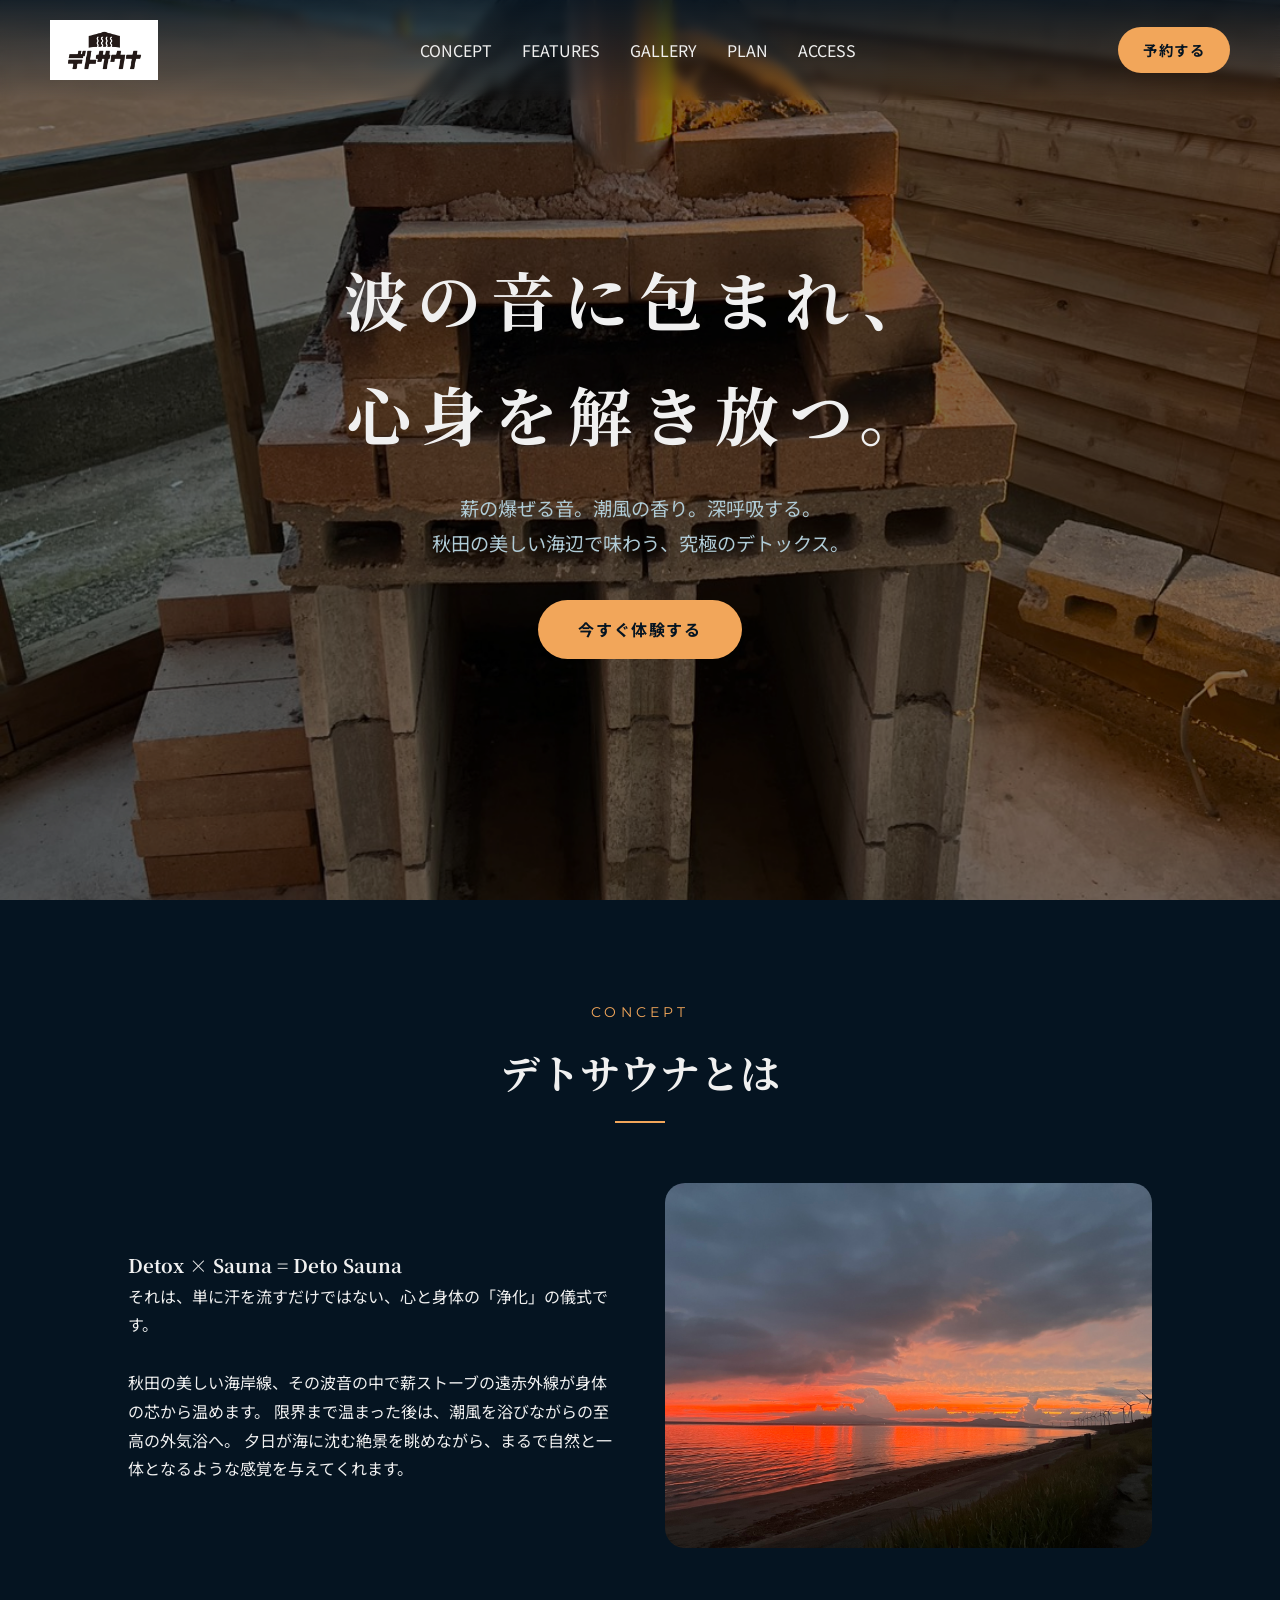
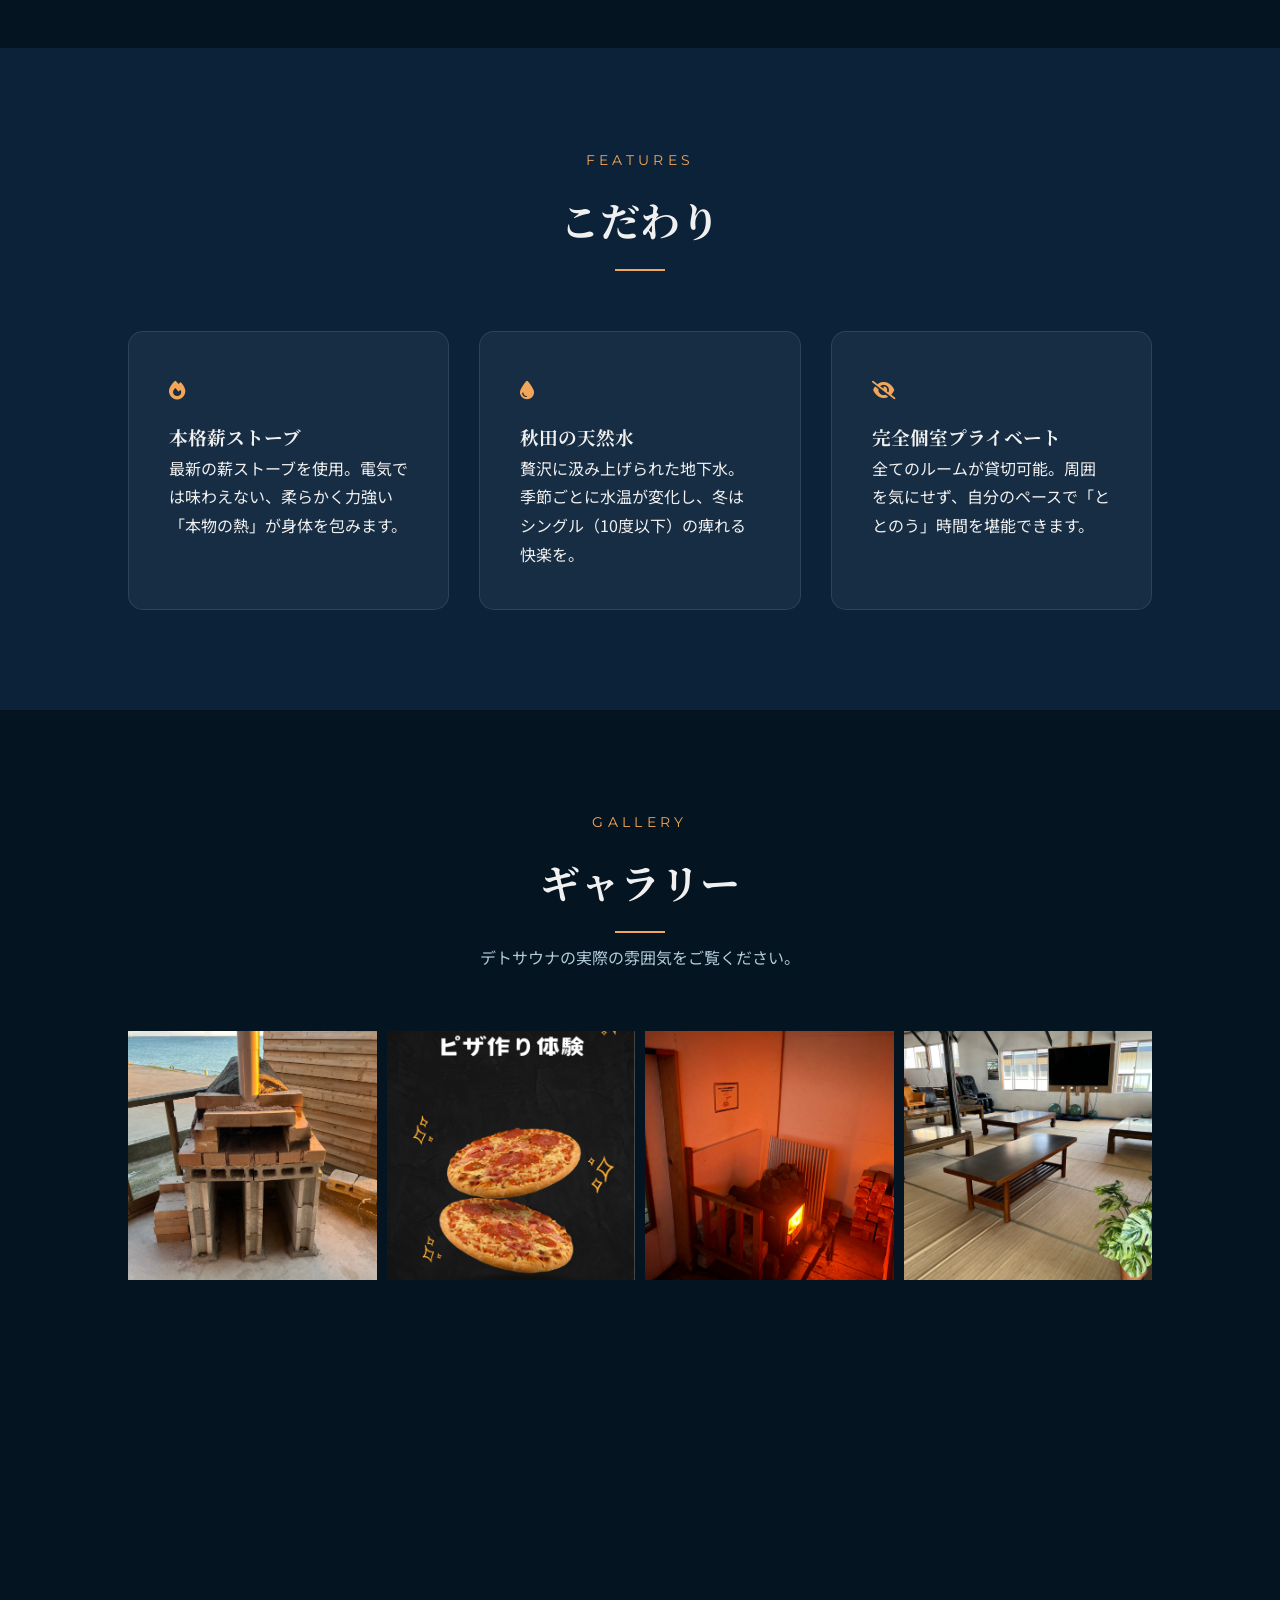
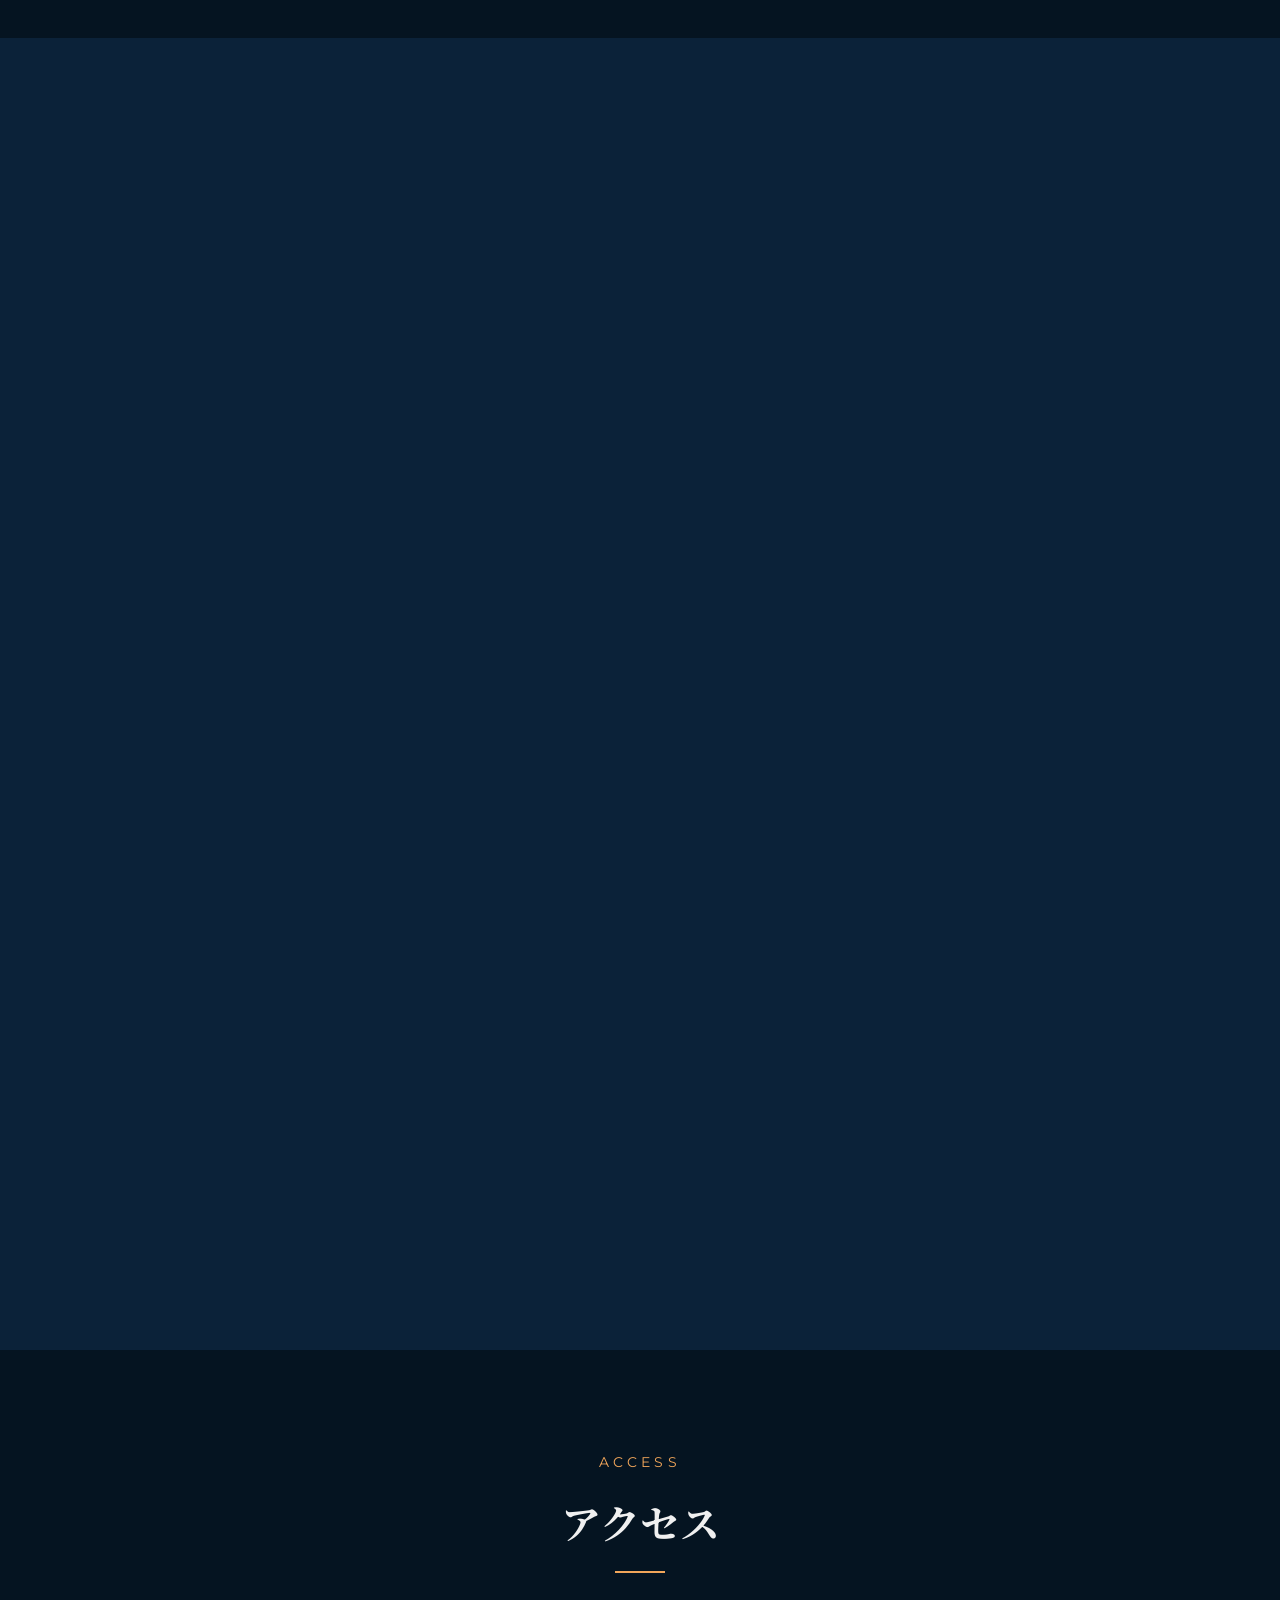
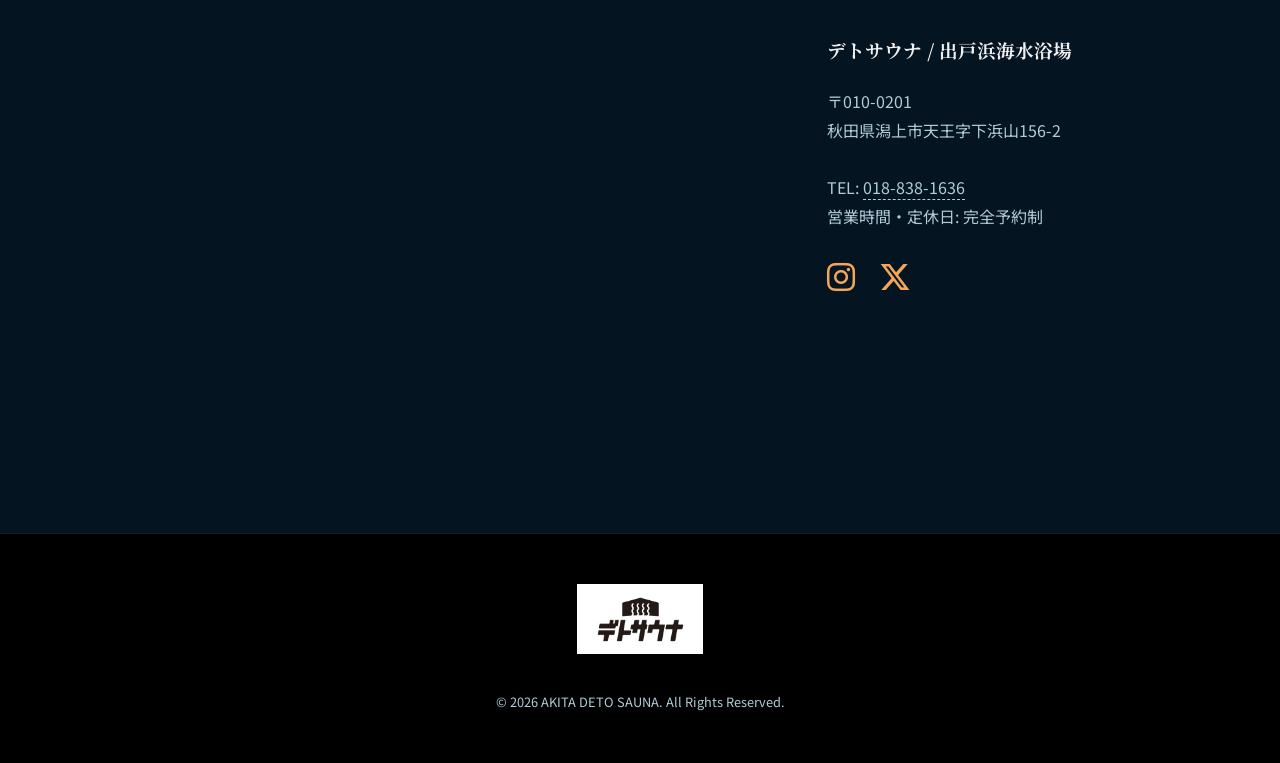
==== index.html @ bdfae44d "Add files via upload" ====
<!DOCTYPE html>
<html lang="ja">
<head>
    <meta charset="UTF-8">
    <meta name="viewport" content="width=device-width, initial-scale=1.0">
    <title>秋田デトサウナ | 海と夕日を感じる、あなただけの究極のデトックス</title>
    <meta name="description" content="秋田の美しい海岸線で、心身を浄化する「デトサウナ」。薪ストーブの柔らかな熱と、波の音を聞きながらの外気浴で自分自身をリセットしませんか？">
    <meta name="author" content="ホットライフプランニング">
    <!-- 
      ========================================================
       Website Designed & Developed by ホットライフプランニング
      ========================================================
    -->
    <link rel="stylesheet" href="css/style.css">
    <!-- FontAwesome for icons -->
    <link rel="stylesheet" href="https://cdnjs.cloudflare.com/ajax/libs/font-awesome/6.5.1/css/all.min.css">
    <!-- Favicon -->
    <link rel="icon" href="detosauna_logo_page-0001.png" type="image/png">
    <link rel="apple-touch-icon" href="detosauna_logo_page-0001.png">
    <meta property="og:title" content="秋田デトサウナ | 海と夕日を感じる究極のデトックス">
    <meta property="og:description" content="秋田の美しい海岸線で、心身を浄化する「デトサウナ」。薪ストーブの熱と波の音を聞きながらの外気浴で自分自身をリセットしませんか？">
    <meta property="og:type" content="website">
    <meta property="og:url" content="https://example.com/deto_sauna">
    <meta property="og:image" content="https://example.com/deto_sauna/detosauna_logo_page-0001.png">
    <meta property="og:site_name" content="秋田デトサウナ">
    <meta name="twitter:card" content="summary_large_image">
</head>
<body>
    <!-- Header -->
    <header>
        <div class="logo">
            <a href="#" style="display: flex; align-items: center;">
                <img src="detosauna_logo_page-0001.png" alt="AKITA DETO SAUNA" style="height: 60px; width: auto; object-fit: contain;">
            </a>
        </div>
        <nav class="nav-links">
            <a href="#about">CONCEPT</a>
            <a href="#highlights">FEATURES</a>
            <a href="#gallery">GALLERY</a>
            <a href="#price">PLAN</a>
            <a href="#access">ACCESS</a>
        </nav>
        <a href="https://reserva.be/detosauna" target="_blank" class="cta-btn" style="padding: 10px 25px; font-size: 0.9rem;">予約する</a>
    </header>

    <!-- Hero Section -->
    <section class="hero">
        <div class="hero-content">
            <h1 class="fade-up">波の音に包まれ、<br>心身を解き放つ。</h1>
            <p class="fade-up" style="transition-delay: 0.2s;">薪の爆ぜる音。潮風の香り。深呼吸する。<br>秋田の美しい海辺で味わう、究極のデトックス。</p>
            <div class="fade-up" style="transition-delay: 0.4s;">
                <a href="https://reserva.be/detosauna" target="_blank" class="cta-btn">今すぐ体験する</a>
            </div>
        </div>
    </section>

    <!-- About Section -->
    <section id="about">
        <div class="section-title fade-up">
            <span class="en-title">CONCEPT</span>
            <h2>デトサウナとは</h2>
        </div>
        <div class="about-container">
            <div class="about-text fade-up">
                <h3>Detox × Sauna = Deto Sauna</h3>
                <p>それは、単に汗を流すだけではない、心と身体の「浄化」の儀式です。<br><br>
                秋田の美しい海岸線、その波音の中で薪ストーブの遠赤外線が身体の芯から温めます。
                限界まで温まった後は、潮風を浴びながらの至高の外気浴へ。
                夕日が海に沈む絶景を眺めながら、まるで自然と一体となるような感覚を与えてくれます。</p>
            </div>
            <div class="about-img fade-up" style="transition-delay: 0.2s;">
                <!-- ギャラリーで使用していない画像をピックアップして配置しました -->
                <img src="img/line_oa_chat_260404_192652.jpg" alt="秋田デトサウナのコンセプト">
            </div>
        </div>
    </section>

    <!-- Highlights Section -->
    <section id="highlights" style="background-color: var(--secondary-bg);">
        <div class="section-title fade-up">
            <span class="en-title">FEATURES</span>
            <h2>こだわり</h2>
        </div>
        <div class="highlight-grid">
            <div class="highlight-card fade-up" style="transition-delay: 0.1s;">
                <h3><i class="fas fa-fire" style="color: var(--accent); margin-bottom: 20px;"></i><br>本格薪ストーブ</h3>
                <p>最新の薪ストーブを使用。電気では味わえない、柔らかく力強い「本物の熱」が身体を包みます。</p>
            </div>
            <div class="highlight-card fade-up" style="transition-delay: 0.2s;">
                <h3><i class="fas fa-tint" style="color: var(--accent); margin-bottom: 20px;"></i><br>秋田の天然水</h3>
                <p>贅沢に汲み上げられた地下水。季節ごとに水温が変化し、冬はシングル（10度以下）の痺れる快楽を。</p>
            </div>
            <div class="highlight-card fade-up" style="transition-delay: 0.3s;">
                <h3><i class="fas fa-eye-slash" style="color: var(--accent); margin-bottom: 20px;"></i><br>完全個室プライベート</h3>
                <p>全てのルームが貸切可能。周囲を気にせず、自分のペースで「ととのう」時間を堪能できます。</p>
            </div>
        </div>
    </section>

    <!-- Gallery Section -->
    <section id="gallery">
        <div class="section-title fade-up">
            <span class="en-title">GALLERY</span>
            <h2>ギャラリー</h2>
            <p style="color: var(--text-sub); margin-top: 10px;">デトサウナの実際の雰囲気をご覧ください。</p>
        </div>
        <div class="insta-grid" id="random-gallery">
            <!-- js/main.js によってランダムな画像が自動挿入されます -->
        </div>
    </section>

    <!-- Price Section -->
    <section id="price" style="background-color: var(--secondary-bg);">
        <div class="section-title fade-up">
            <span class="en-title">PLAN</span>
            <h2>プラン案内</h2>
        </div>
        <div style="text-align: center; margin-bottom: 40px;" class="fade-up">
            <p style="color: var(--accent); font-size: 1.2rem; font-weight: bold;">完全予約制・一棟貸し切り (1棟最大6名様まで)</p>
            <p style="color: var(--text-color); margin-top: 15px; font-size: 0.95rem;">
                ※レンタル品（タオル、水着）は各1名様につき550円となります。
            </p>
        </div>
        <div class="pricing">
            <div class="price-card fade-up" style="transition-delay: 0.1s;">
                <!-- 画像配置スペース -->
                <div style="width: 100%; height: 200px; background-color: rgba(255,255,255,0.05); border-radius: 15px; margin-bottom: 20px; display: flex; justify-content: center; align-items: center; overflow: hidden; border: 1px dashed var(--glass-border);">
                    <img src="" alt="" style="width: 100%; height: 100%; object-fit: cover; display: none;" class="plan-img">
                    <span style="color: var(--text-sub); font-size: 0.9rem;">小屋風サウナ<br>画像スペース</span>
                </div>
                
                <h4 class="price-title">小屋風タイプ</h4>
                <div class="price-value">¥16,500<span> / 一棟貸切</span></div>
                <ul class="price-features">
                    <li>のどかな小屋風サウナ</li>
                    <li>開放的な屋外水風呂</li>
                    <li>自然を感じる極上の外気浴</li>
                    <li>プライベートな癒やし空間</li>
                </ul>
                <a href="https://reserva.be/detosauna" target="_blank" class="cta-btn" style="width: 100%; text-align: center;">予約する</a>
            </div>
            <div class="price-card featured fade-up" style="transition-delay: 0.2s;">
                <!-- 画像配置スペース -->
                <div style="width: 100%; height: 200px; background-color: rgba(255,255,255,0.05); border-radius: 15px; margin-bottom: 20px; display: flex; justify-content: center; align-items: center; overflow: hidden; border: 1px dashed var(--accent);">
                    <img src="" alt="" style="width: 100%; height: 100%; object-fit: cover; display: none;" class="plan-img">
                    <span style="color: var(--text-sub); font-size: 0.9rem;">バレル風サウナ<br>画像スペース</span>
                </div>

                <h4 class="price-title">バレル風タイプ</h4>
                <div class="price-value">¥16,500<span> / 一棟貸切</span></div>
                <ul class="price-features">
                    <li>大人気の樽型サウナ</li>
                    <li>室内に水風呂を完備</li>
                    <li>水風呂は「温水」への変更可能</li>
                    <li>天候を気にせずリラックス</li>
                </ul>
                <a href="https://reserva.be/detosauna" target="_blank" class="cta-btn" style="width: 100%; text-align: center;">予約する</a>
            </div>
        </div>
    </section>

    <!-- Access Section -->
    <section id="access">
        <div class="section-title fade-up">
            <span class="en-title">ACCESS</span>
            <h2>アクセス</h2>
        </div>
        <div class="access-container fade-up">
            <div class="map-box">
                <!-- 実際の住所に基づいたGoogleマップの埋め込み -->
                <iframe src="https://maps.google.com/maps?q=秋田県潟上市天王字下浜山156-2&t=&z=14&ie=UTF8&iwloc=B&output=embed" width="100%" height="100%" style="border:0;" allowfullscreen="" loading="lazy"></iframe>
            </div>
            <div class="info-box">
                <h3>デトサウナ / 出戸浜海水浴場</h3>
                <p style="margin: 20px 0; color: var(--text-sub);">
                    〒010-0201<br>
                    秋田県潟上市天王字下浜山156-2<br><br>
                    TEL: <a href="tel:0188381636" style="color: inherit; text-decoration: none; border-bottom: 1px dashed currentColor;">018-838-1636</a><br>
                    営業時間・定休日: 完全予約制
                </p>
                <div style="margin-top: 30px;">
                    <a href="https://www.instagram.com/detosauna/" target="_blank" style="color: var(--accent); display: inline-block; margin-right: 20px;" title="Official Instagram"><i class="fab fa-instagram fa-2x"></i></a>
                    <a href="https://twitter.com/detosauna" target="_blank" style="color: var(--accent); display: inline-block;" title="Official X(Twitter)"><i class="fa-brands fa-x-twitter fa-2x"></i></a>
                </div>
            </div>
        </div>
    </section>

    <!-- Footer -->
    <footer>
        <div class="footer-logo">
            <a href="#">
                <img src="detosauna_logo_page-0001.png" alt="AKITA DETO SAUNA" style="height: 70px; width: auto; object-fit: contain;">
            </a>
        </div>
        <p class="copyright">&copy; 2026 AKITA DETO SAUNA. All Rights Reserved.</p>
    </footer>

    <script src="js/main.js"></script>
</body>
</html>
---- css/style.css ----
@import url('https://fonts.googleapis.com/css2?family=Noto+Sans+JP:wght@300;400;700&family=Noto+Serif+JP:wght@600;900&family=Montserrat:wght@300;600&display=swap');

:root {
    --primary-bg: #051421; /* 深い海のようなネイビーブルー */
    --secondary-bg: #0b2239; /* 少し明るいネイビー */
    --accent: #f2a65a; /* 夕日を思わせるサンセットオレンジ */
    --text-main: #f0f0f0;
    --text-sub: #b0ccd7; /* ライトスチールブルーに変更して海っぽく */
    --white: #ffffff;
    --glass: rgba(255, 255, 255, 0.05);
    --glass-border: rgba(255, 255, 255, 0.1);
}

* {
    margin: 0;
    padding: 0;
    box-sizing: border-box;
}

body {
    background-color: var(--primary-bg);
    color: var(--text-main);
    font-family: 'Noto Sans JP', sans-serif;
    line-height: 1.8;
    overflow-x: hidden;
}

h1, h2, h3 {
    font-family: 'Noto Serif JP', serif;
}

ul {
    list-style: none;
}

a {
    text-decoration: none;
    color: inherit;
    transition: 0.3s;
}

/* Scroll Animation Classes */
.fade-up {
    opacity: 0;
    transform: translateY(30px);
    transition: 0.8s cubic-bezier(0.2, 0.8, 0.2, 1);
}

.fade-up.active {
    opacity: 1;
    transform: translateY(0);
}

/* Header */
header {
    position: fixed;
    top: 0;
    width: 100%;
    padding: 20px 50px;
    display: flex;
    justify-content: space-between;
    align-items: center;
    z-index: 1000;
    background: linear-gradient(to bottom, rgba(5, 20, 33, 0.8), transparent);
    backdrop-filter: blur(5px);
}

.logo {
    font-size: 1.5rem;
    font-weight: 900;
    letter-spacing: 0.1em;
    color: var(--accent);
}

.nav-links {
    display: flex;
    gap: 30px;
}

.nav-links a:hover {
    color: var(--accent);
}

/* Hero Section */
.hero {
    height: 100vh;
    width: 100%;
    display: flex;
    justify-content: center;
    align-items: center;
    text-align: center;
    position: relative;
    overflow: hidden;
}

.hero::before {
    content: '';
    position: absolute;
    top: 0; left: 0; width: 100%; height: 100%;
    /* JSでランダムな画像を --hero-bg にセットします。JSオフの場合はフォールバック画像が表示されます。 */
    background-image: var(--hero-bg, url('../img/line_oa_chat_260404_192654.jpg'));  
    background-size: cover;
    background-position: center;
    filter: brightness(0.5);
    z-index: -1;
}

.hero-content h1 {
    font-size: 4rem;
    margin-bottom: 20px;
    letter-spacing: 0.15em;
    word-break: keep-all;
}

.hero-content p {
    font-size: 1.2rem;
    margin-bottom: 40px;
    color: var(--text-sub);
}

.cta-btn {
    display: inline-block;
    padding: 15px 40px;
    background: var(--accent);
    color: var(--primary-bg);
    font-weight: bold;
    border-radius: 50px;
    letter-spacing: 0.1em;
}

.cta-btn:hover {
    transform: translateY(-5px);
    box-shadow: 0 10px 20px rgba(212, 175, 55, 0.3);
}

/* Common Section Style */
section {
    padding: 100px 10%;
}

.section-title {
    text-align: center;
    margin-bottom: 60px;
}

.section-title h2 {
    font-size: 2.5rem;
    display: inline-block;
    position: relative;
    padding-bottom: 15px;
}

.section-title h2::after {
    content: '';
    position: absolute;
    bottom: 0; left: 50%; width: 50px; height: 2px;
    background: var(--accent);
    transform: translateX(-50%);
}

.en-title {
    display: block;
    font-family: 'Montserrat', sans-serif;
    font-size: 0.9rem;
    color: var(--accent);
    letter-spacing: 0.3em;
    margin-bottom: 10px;
}

/* About Section */
.about-container {
    display: flex;
    gap: 50px;
    align-items: center;
}

.about-text {
    flex: 1;
}

.about-img {
    flex: 1;
    border-radius: 20px;
    overflow: hidden;
    position: relative;
}

.about-img img {
    width: 100%;
    height: auto;
    display: block;
}

/* Highlights Grid */
.highlight-grid {
    display: grid;
    grid-template-columns: repeat(auto-fit, minmax(300px, 1fr));
    gap: 30px;
}

.highlight-card {
    background: var(--glass);
    border: 1px solid var(--glass-border);
    padding: 40px;
    border-radius: 15px;
    transition: 0.3s;
}

.highlight-card:hover {
    background: rgba(255, 255, 255, 0.08);
    transform: translateY(-10px);
}

/* Instagram Section */
.insta-grid {
    display: grid;
    grid-template-columns: repeat(4, 1fr);
    gap: 10px;
}

.insta-item {
    aspect-ratio: 1/1;
    overflow: hidden;
    position: relative;
}

.insta-item img {
    width: 100%;
    height: 100%;
    object-fit: cover;
    transition: 0.5s;
}

.insta-overlay {
    position: absolute;
    top: 0; left: 0; width: 100%; height: 100%;
    background: rgba(0,0,0,0.6);
    display: flex;
    flex-direction: column;
    justify-content: center;
    align-items: center;
    opacity: 0;
    transition: 0.3s;
}

.insta-item:hover .insta-overlay {
    opacity: 1;
}

.insta-item:hover img {
    transform: scale(1.1);
}

.insta-info {
    font-size: 0.9rem;
    color: var(--white);
}

/* Pricing Card */
.pricing {
    display: flex;
    justify-content: center;
    gap: 30px;
    flex-wrap: wrap;
}

.price-card {
    background: var(--glass);
    border: 1px solid var(--glass-border);
    padding: 50px 40px;
    border-radius: 30px;
    width: 350px;
    text-align: center;
    position: relative;
    backdrop-filter: blur(10px);
}

.price-card.featured {
    border: 1px solid var(--accent);
    box-shadow: 0 0 30px rgba(212, 175, 55, 0.1);
}

.price-card.featured::before {
    content: 'RECOMMENDED';
    position: absolute;
    top: 20px; right: -20px;
    background: var(--accent);
    color: var(--primary-bg);
    padding: 5px 20px;
    font-size: 0.7rem;
    font-weight: bold;
    transform: rotate(45deg);
}

.price-title {
    font-size: 1.8rem;
    margin-bottom: 20px;
}

.price-value {
    font-size: 2.5rem;
    color: var(--accent);
    font-family: 'Montserrat', sans-serif;
    margin-bottom: 30px;
}

.price-features {
    text-align: left;
    margin-bottom: 40px;
}

.price-features li {
    margin-bottom: 10px;
    padding-left: 20px;
    position: relative;
}

.price-features li::before {
    content: '✓';
    position: absolute;
    left: 0;
    color: var(--accent);
}

/* Access */
.access-container {
    display: flex;
    gap: 50px;
}

.map-box {
    flex: 2;
    height: 400px;
    border-radius: 20px;
    overflow: hidden;
}

.info-box {
    flex: 1;
}

/* Footer */
footer {
    padding: 50px 10%;
    background: #000;
    text-align: center;
    border-top: 1px solid var(--glass-border);
}

.footer-logo {
    font-size: 2rem;
    color: var(--accent);
    margin-bottom: 20px;
}

.copyright {
    color: var(--text-sub);
    font-size: 0.8rem;
}

/* Responsive */
@media (max-width: 768px) {
    header {
        padding: 20px;
    }
    .nav-links {
        display: none;
    }
    .hero-content h1 {
        font-size: 2.5rem;
    }
    .about-container, .access-container {
        flex-direction: column;
    }
    .insta-grid {
        grid-template-columns: repeat(2, 1fr);
    }
    .price-card {
        width: 100%;
        box-sizing: border-box;
    }
    section {
        padding: 60px 5%;
    }
}
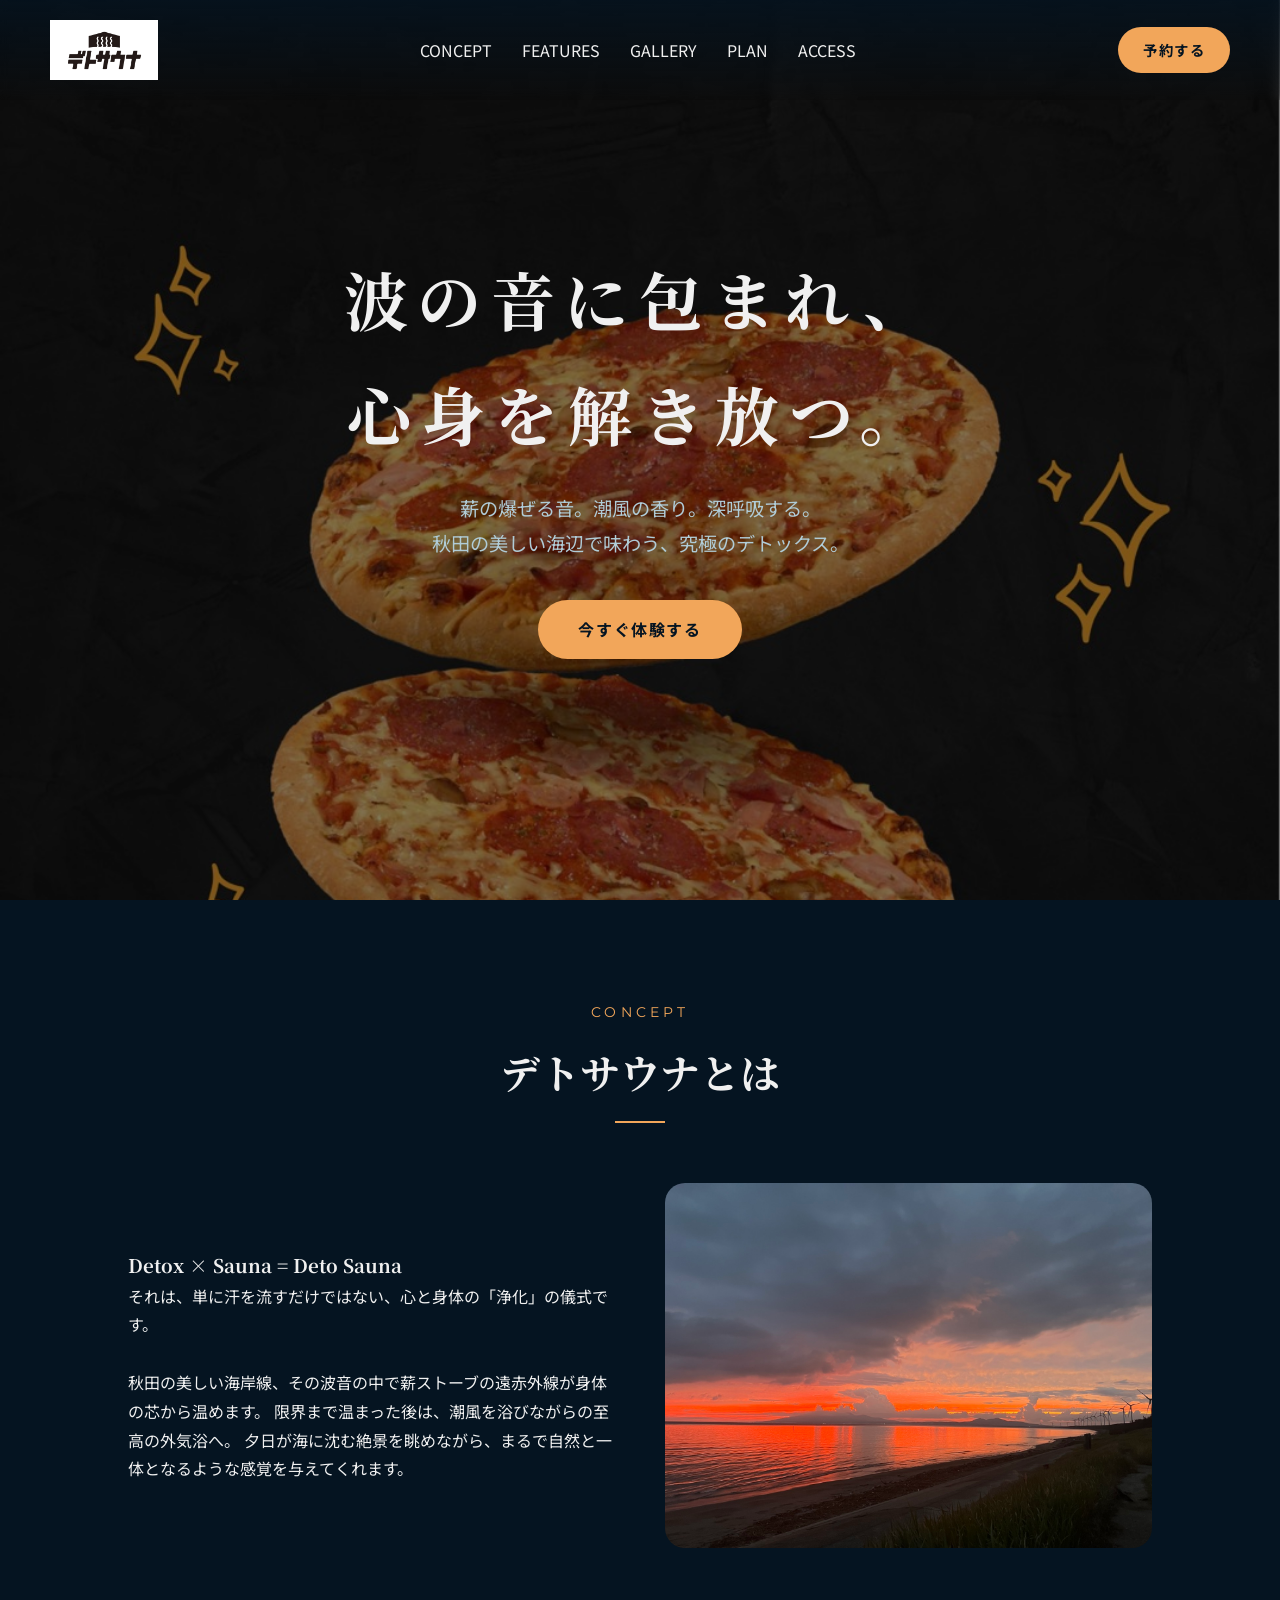
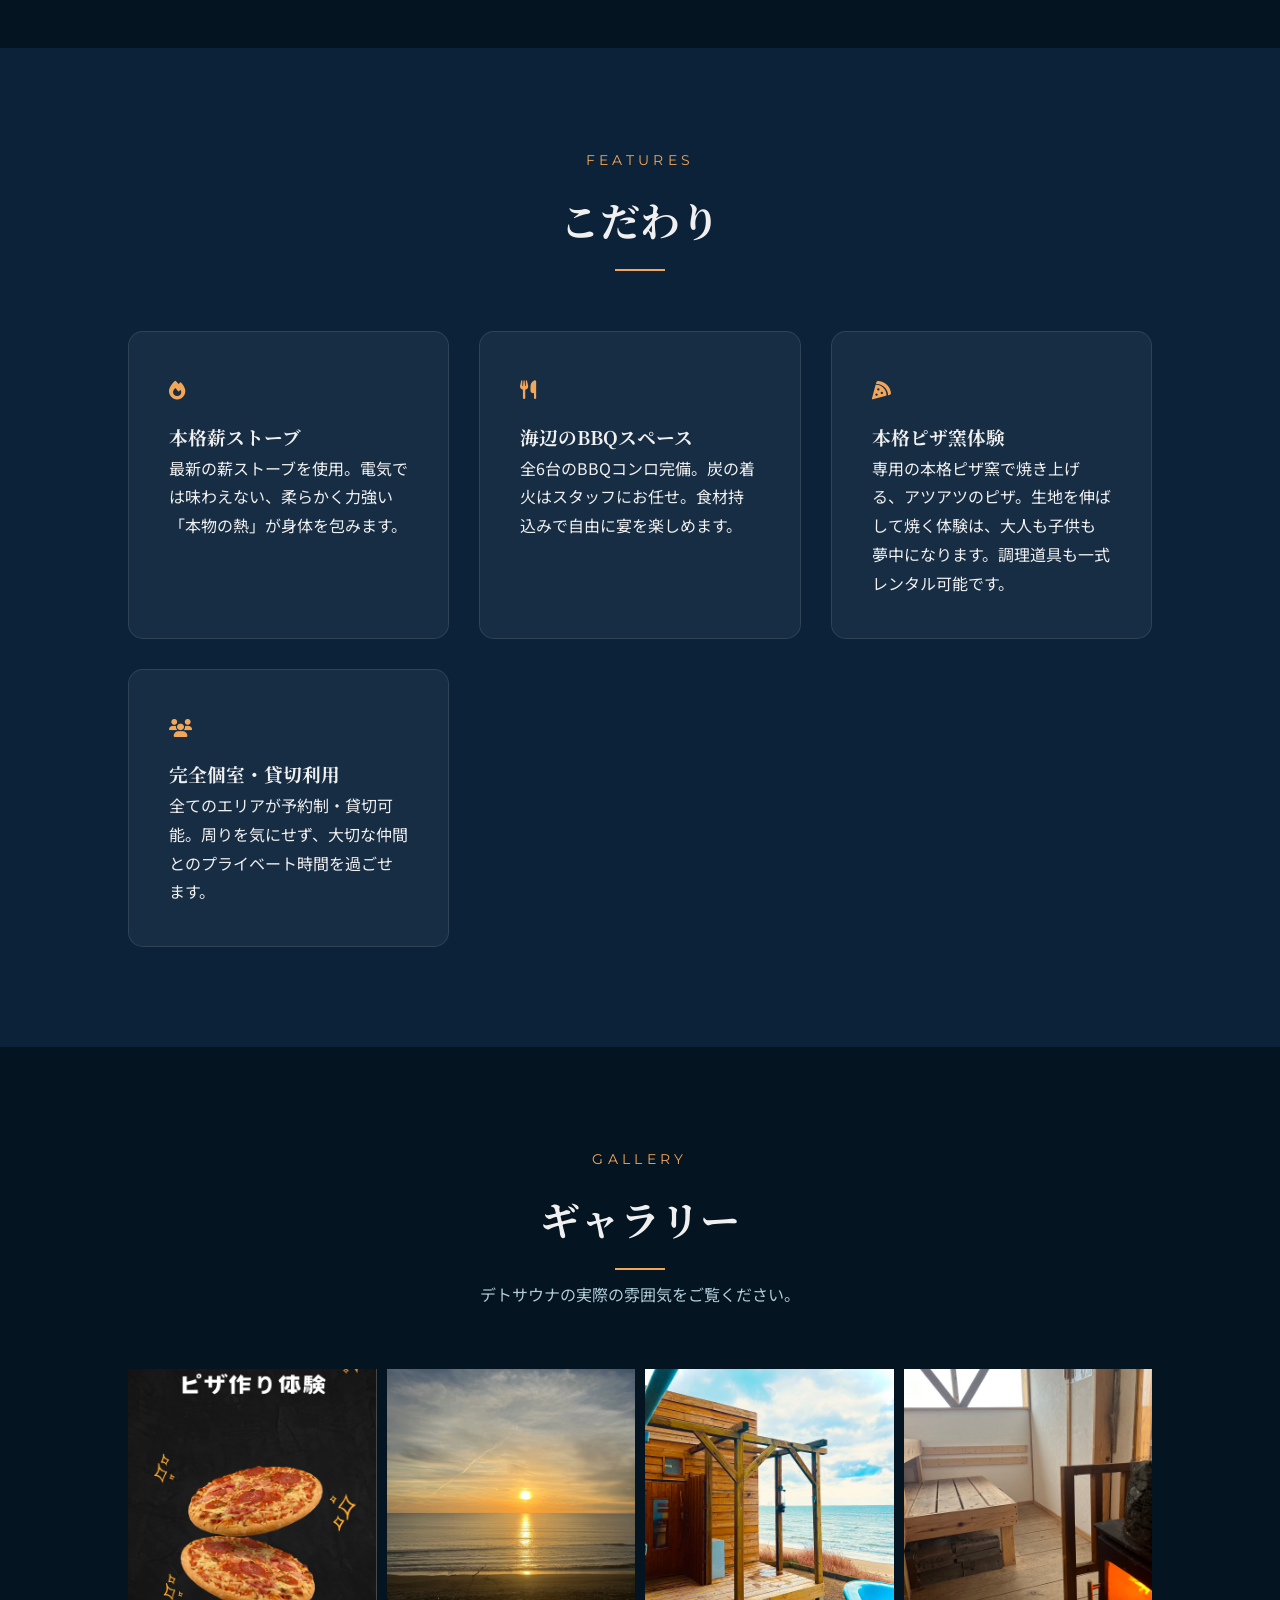
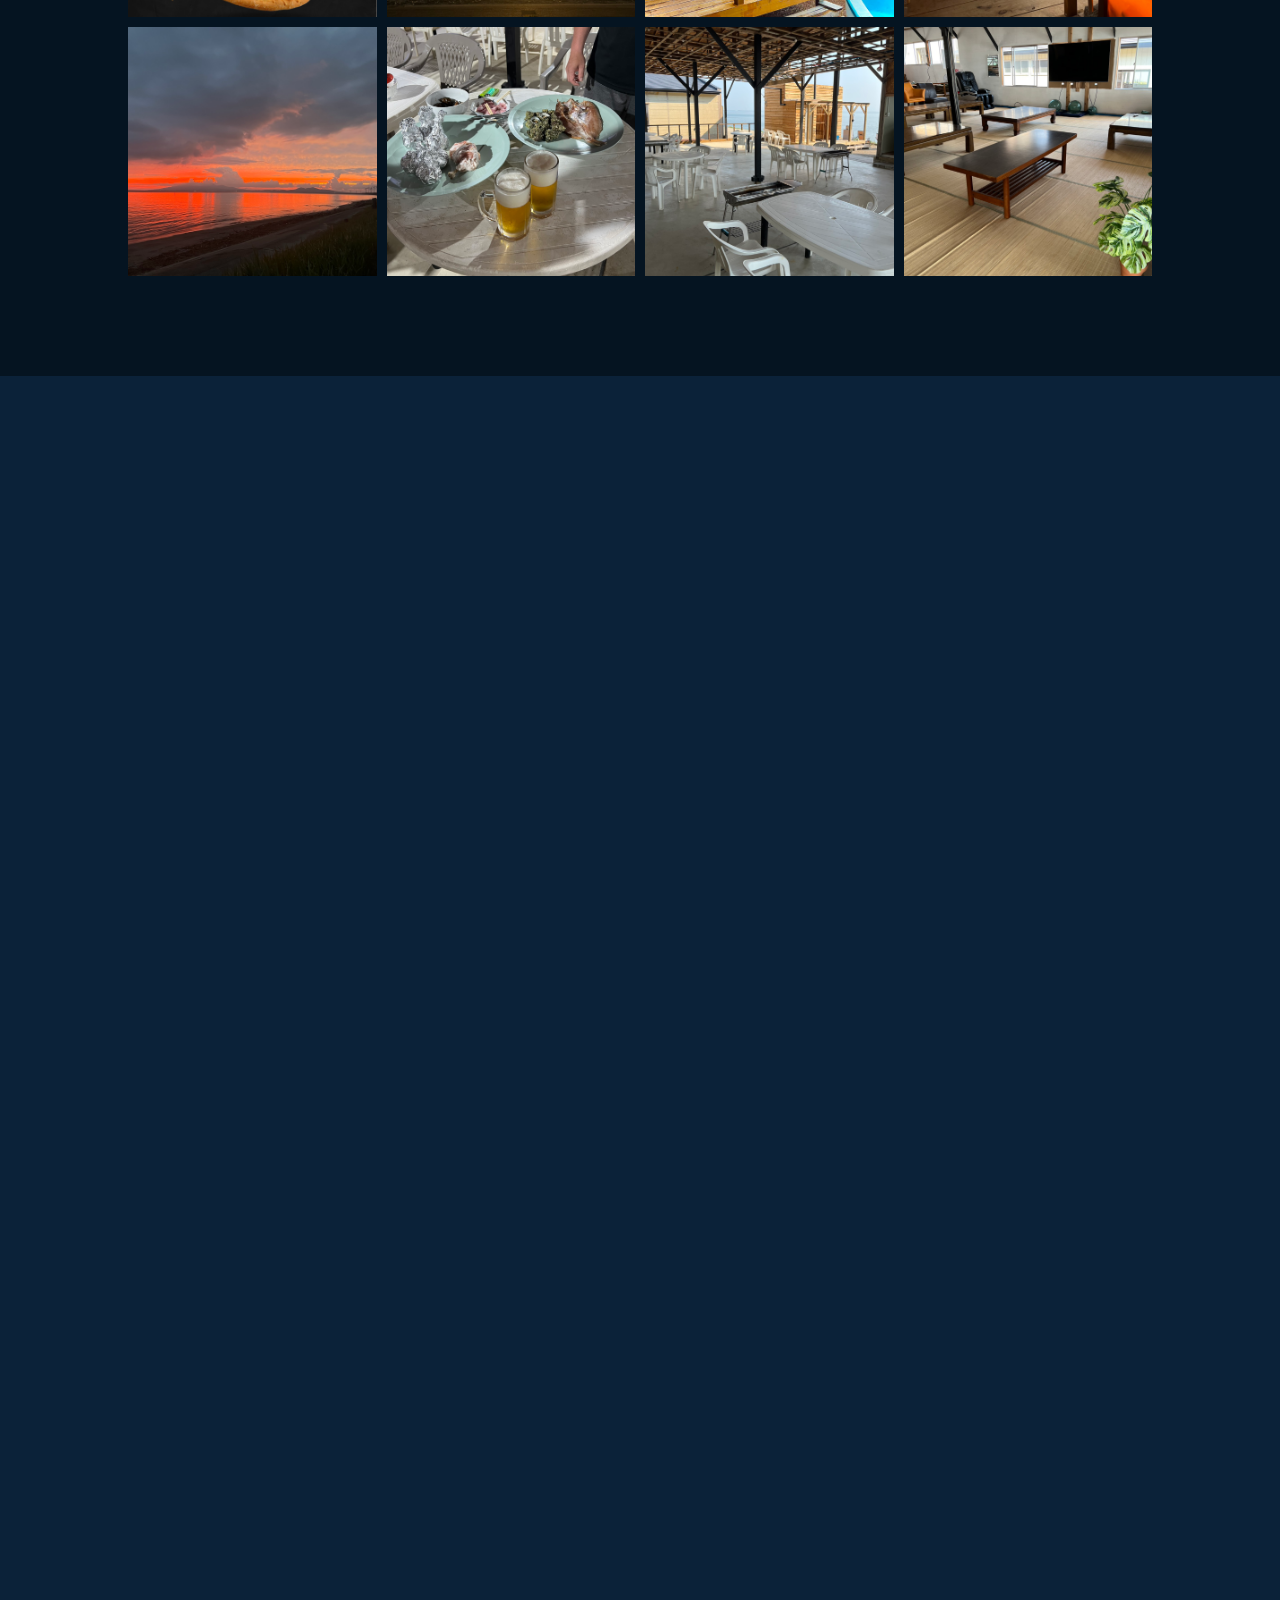
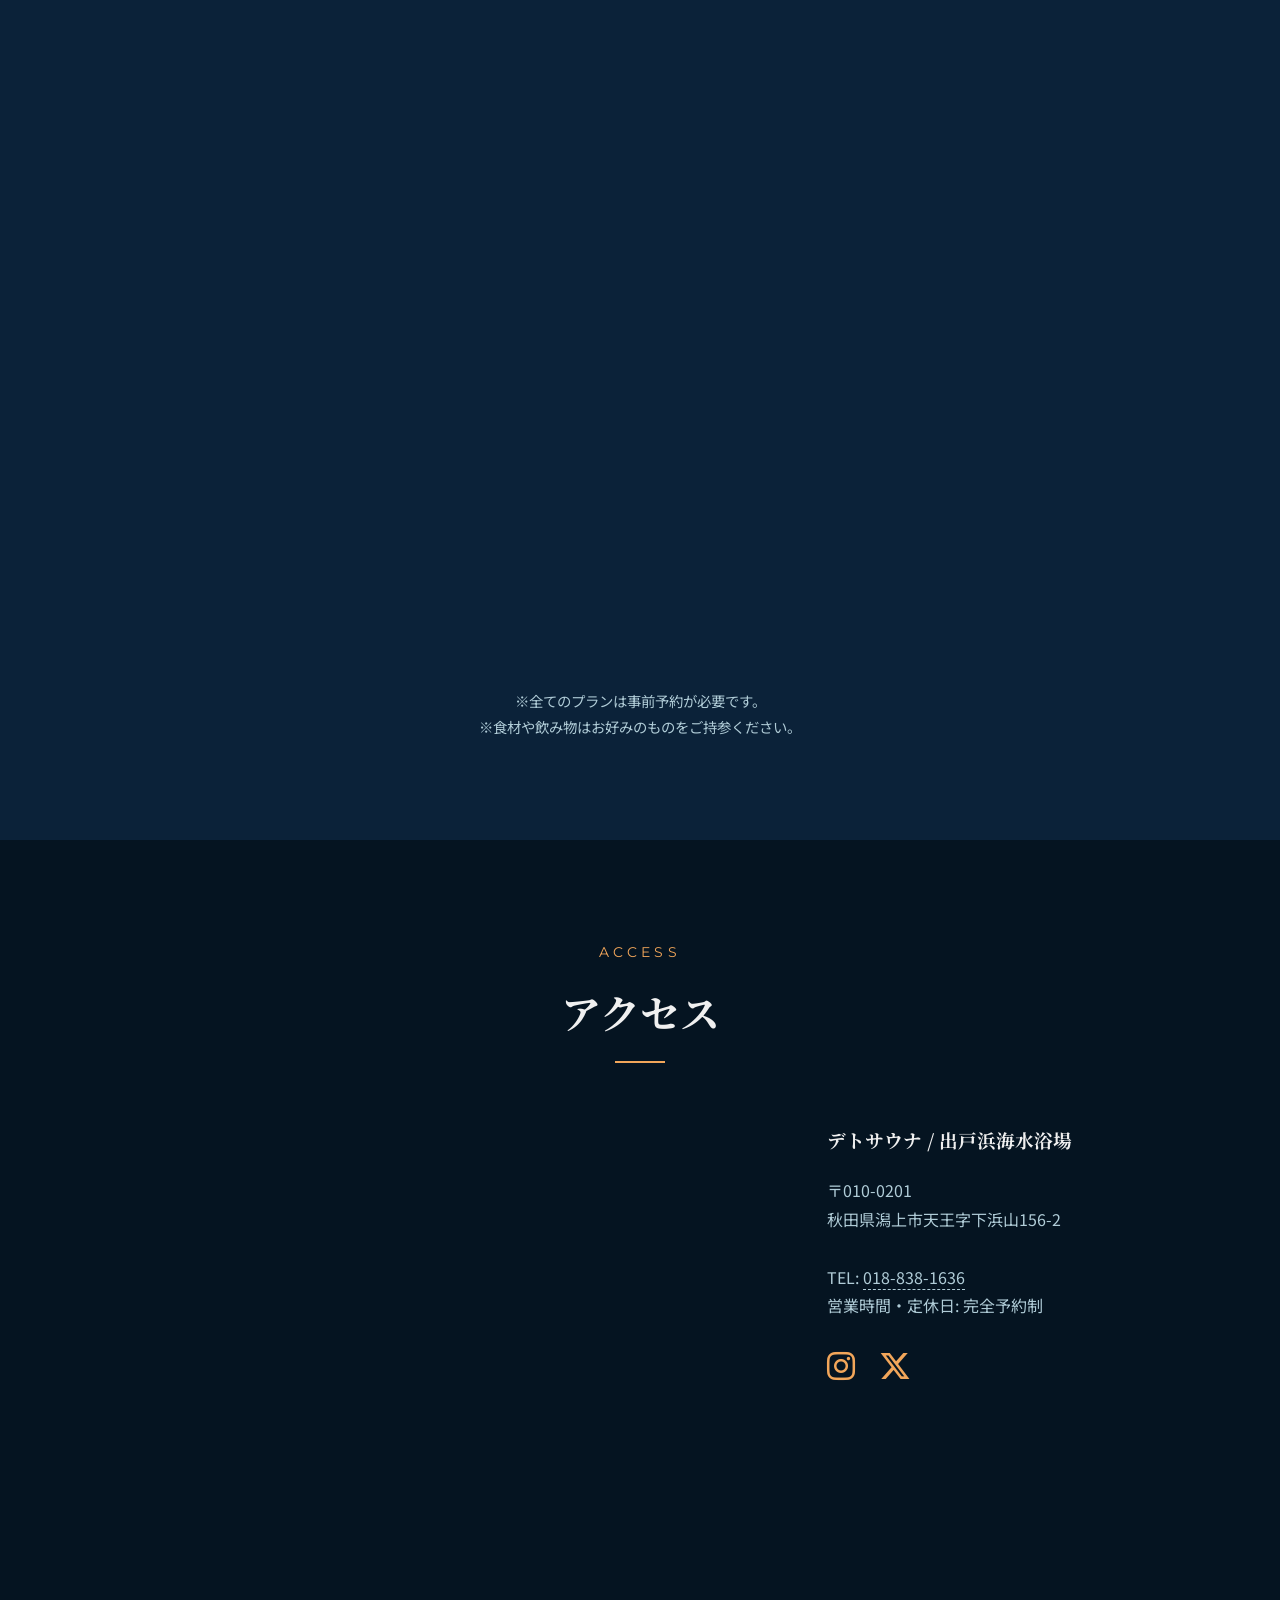
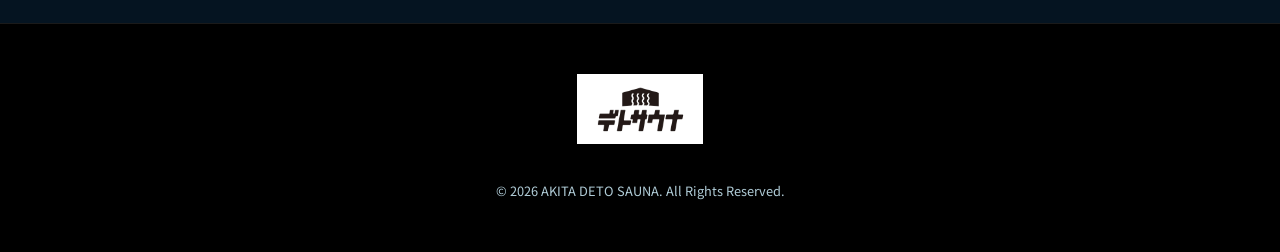
==== commit 23bab2d4: "Add files via upload" ====
--- a/index.html
+++ b/index.html
@@ -3,27 +3,69 @@
 <head>
     <meta charset="UTF-8">
     <meta name="viewport" content="width=device-width, initial-scale=1.0">
-    <title>秋田デトサウナ | 海と夕日を感じる、あなただけの究極のデトックス</title>
-    <meta name="description" content="秋田の美しい海岸線で、心身を浄化する「デトサウナ」。薪ストーブの柔らかな熱と、波の音を聞きながらの外気浴で自分自身をリセットしませんか？">
+    <title>秋田デトサウナ | 出戸浜で味わう究極のサウナ・BBQ・ピザ窯体験</title>
+    <meta name="description" content="秋田県出戸浜の海岸線で、心身を浄化する「デトサウナ」。本格薪ストーブサウナ、海辺のBBQスペース、本格ピザ窯を完備した完全予約制のプライベート空間で、最高の休日を。">
+    <meta name="keywords" content="秋田 サウナ, 出戸浜, デトサウナ, 秋田 BBQ, レンタルスペース 秋田, ピザ窯 貸出, 薪ストーブサウナ, 秋田観光">
     <meta name="author" content="ホットライフプランニング">
     <!-- 
       ========================================================
        Website Designed & Developed by ホットライフプランニング
       ========================================================
     -->
+
+    <!-- Stylesheets & Icons -->
     <link rel="stylesheet" href="css/style.css">
-    <!-- FontAwesome for icons -->
     <link rel="stylesheet" href="https://cdnjs.cloudflare.com/ajax/libs/font-awesome/6.5.1/css/all.min.css">
-    <!-- Favicon -->
     <link rel="icon" href="detosauna_logo_page-0001.png" type="image/png">
     <link rel="apple-touch-icon" href="detosauna_logo_page-0001.png">
-    <meta property="og:title" content="秋田デトサウナ | 海と夕日を感じる究極のデトックス">
-    <meta property="og:description" content="秋田の美しい海岸線で、心身を浄化する「デトサウナ」。薪ストーブの熱と波の音を聞きながらの外気浴で自分自身をリセットしませんか？">
+
+    <!-- SEO / SNS Tags (OGP) -->
+    <meta property="og:title" content="秋田デトサウナ | 出戸浜でサウナ・BBQ・ピザ窯を独り占め">
+    <meta property="og:description" content="本格薪ストーブサウナと海辺のBBQスペース。完全予約制の貸切空間で、心身をリセットする究極のデトックス体験を。">
     <meta property="og:type" content="website">
-    <meta property="og:url" content="https://example.com/deto_sauna">
-    <meta property="og:image" content="https://example.com/deto_sauna/detosauna_logo_page-0001.png">
+    <meta property="og:url" content="https://example.com/deto_sauna"> <!-- 公開URL確定後に変更してください -->
+    <meta property="og:image" content="detosauna_logo_page-0001.png">
     <meta property="og:site_name" content="秋田デトサウナ">
     <meta name="twitter:card" content="summary_large_image">
+    <meta name="twitter:title" content="秋田デトサウナ | 究極の海辺サウナ体験">
+    <meta name="twitter:description" content="サウナ、BBQ、ピザ窯。出戸浜で叶える最高のプライベートタイム。">
+    <meta name="twitter:image" content="detosauna_logo_page-0001.png">
+
+    <!-- Structured Data (JSON-LD) -->
+    <script type="application/ld+json">
+    {
+      "@context": "https://schema.org",
+      "@type": "LocalBusiness",
+      "name": "秋田デトサウナ",
+      "image": "detosauna_logo_page-0001.png",
+      "address": {
+        "@type": "PostalAddress",
+        "streetAddress": "天王字下浜山156-2",
+        "addressLocality": "潟上市",
+        "addressRegion": "秋田県",
+        "postalCode": "010-0201",
+        "addressCountry": "JP"
+      },
+      "geo": {
+        "@type": "GeoCoordinates",
+        "latitude": 39.8656,
+        "longitude": 140.0075
+      },
+      "url": "https://example.com/deto_sauna",
+      "telephone": "+81-18-838-1636",
+      "priceRange": "¥6600 - ¥16500",
+      "description": "本格薪ストーブサウナ、BBQ施設、ピザ窯を完備した完全予約制のレンタルスペース。",
+      "openingHoursSpecification": [
+        {
+          "@type": "OpeningHoursSpecification",
+          "dayOfWeek": [
+            "Monday", "Tuesday", "Wednesday", "Thursday", "Friday", "Saturday", "Sunday"
+          ],
+          "note": "完全予約制"
+        }
+      ]
+    }
+    </script>
 </head>
 <body>
     <!-- Header -->
@@ -87,12 +129,16 @@
                 <p>最新の薪ストーブを使用。電気では味わえない、柔らかく力強い「本物の熱」が身体を包みます。</p>
             </div>
             <div class="highlight-card fade-up" style="transition-delay: 0.2s;">
-                <h3><i class="fas fa-tint" style="color: var(--accent); margin-bottom: 20px;"></i><br>秋田の天然水</h3>
-                <p>贅沢に汲み上げられた地下水。季節ごとに水温が変化し、冬はシングル（10度以下）の痺れる快楽を。</p>
+                <h3><i class="fas fa-utensils" style="color: var(--accent); margin-bottom: 20px;"></i><br>海辺のBBQスペース</h3>
+                <p>全6台のBBQコンロ完備。炭の着火はスタッフにお任せ。食材持込みで自由に宴を楽しめます。</p>
             </div>
             <div class="highlight-card fade-up" style="transition-delay: 0.3s;">
-                <h3><i class="fas fa-eye-slash" style="color: var(--accent); margin-bottom: 20px;"></i><br>完全個室プライベート</h3>
-                <p>全てのルームが貸切可能。周囲を気にせず、自分のペースで「ととのう」時間を堪能できます。</p>
+                <h3><i class="fas fa-pizza-slice" style="color: var(--accent); margin-bottom: 20px;"></i><br>本格ピザ窯体験</h3>
+                <p>専用の本格ピザ窯で焼き上げる、アツアツのピザ。生地を伸ばして焼く体験は、大人も子供も夢中になります。調理道具も一式レンタル可能です。</p>
+            </div>
+            <div class="highlight-card fade-up" style="transition-delay: 0.4s;">
+                <h3><i class="fas fa-users" style="color: var(--accent); margin-bottom: 20px;"></i><br>完全個室・貸切利用</h3>
+                <p>全てのエリアが予約制・貸切可能。周りを気にせず、大切な仲間とのプライベート時間を過ごせます。</p>
             </div>
         </div>
     </section>
@@ -112,23 +158,18 @@
     <!-- Price Section -->
     <section id="price" style="background-color: var(--secondary-bg);">
         <div class="section-title fade-up">
-            <span class="en-title">PLAN</span>
+            <span class="en-title">PLAN & PRICE</span>
             <h2>プラン案内</h2>
-        </div>
-        <div style="text-align: center; margin-bottom: 40px;" class="fade-up">
-            <p style="color: var(--accent); font-size: 1.2rem; font-weight: bold;">完全予約制・一棟貸し切り (1棟最大6名様まで)</p>
-            <p style="color: var(--text-color); margin-top: 15px; font-size: 0.95rem;">
-                ※レンタル品（タオル、水着）は各1名様につき550円となります。
-            </p>
-        </div>
-        <div class="pricing">
+            <p style="color: var(--text-sub); margin-top: 15px;">当店は完全予約制・一棟貸し切りとなります。</p>
+            <p style="color: var(--accent); font-size: 0.9rem; margin-top: 5px;">※レンタル品（タオル、水着）は各1名様につき550円となります。</p>
+        </div>
+        
+        <!-- Sauna Plans -->
+        <h3 style="text-align: center; margin-bottom: 30px;" class="fade-up">【サウナ貸切】 16,500円 / 6名様まで</h3>
+        <p style="text-align: center; color: var(--text-sub); margin-bottom: 40px;" class="fade-up">※ロウリュ用アロマ水、人数分のドリンクサービス付き</p>
+        
+        <div class="pricing" style="margin-bottom: 60px;">
             <div class="price-card fade-up" style="transition-delay: 0.1s;">
-                <!-- 画像配置スペース -->
-                <div style="width: 100%; height: 200px; background-color: rgba(255,255,255,0.05); border-radius: 15px; margin-bottom: 20px; display: flex; justify-content: center; align-items: center; overflow: hidden; border: 1px dashed var(--glass-border);">
-                    <img src="" alt="" style="width: 100%; height: 100%; object-fit: cover; display: none;" class="plan-img">
-                    <span style="color: var(--text-sub); font-size: 0.9rem;">小屋風サウナ<br>画像スペース</span>
-                </div>
-                
                 <h4 class="price-title">小屋風タイプ</h4>
                 <div class="price-value">¥16,500<span> / 一棟貸切</span></div>
                 <ul class="price-features">
@@ -140,12 +181,6 @@
                 <a href="https://reserva.be/detosauna" target="_blank" class="cta-btn" style="width: 100%; text-align: center;">予約する</a>
             </div>
             <div class="price-card featured fade-up" style="transition-delay: 0.2s;">
-                <!-- 画像配置スペース -->
-                <div style="width: 100%; height: 200px; background-color: rgba(255,255,255,0.05); border-radius: 15px; margin-bottom: 20px; display: flex; justify-content: center; align-items: center; overflow: hidden; border: 1px dashed var(--accent);">
-                    <img src="" alt="" style="width: 100%; height: 100%; object-fit: cover; display: none;" class="plan-img">
-                    <span style="color: var(--text-sub); font-size: 0.9rem;">バレル風サウナ<br>画像スペース</span>
-                </div>
-
                 <h4 class="price-title">バレル風タイプ</h4>
                 <div class="price-value">¥16,500<span> / 一棟貸切</span></div>
                 <ul class="price-features">
@@ -156,6 +191,42 @@
                 </ul>
                 <a href="https://reserva.be/detosauna" target="_blank" class="cta-btn" style="width: 100%; text-align: center;">予約する</a>
             </div>
+        </div>
+
+        <!-- Rental Space & Options -->
+        <h3 style="text-align: center; margin-bottom: 40px;" class="fade-up">【レンタルスペース / オプション】</h3>
+        <div class="pricing">
+            <div class="price-card fade-up" style="transition-delay: 0.3s;">
+                <h4 class="price-title">BBQコンロ貸出</h4>
+                <div class="price-value">¥6,600<span> / 1台（炭付）</span></div>
+                <p style="font-size: 0.85rem; color: var(--text-sub); margin-bottom: 20px;">※食材持込みOK！コンロ全6台完備</p>
+                <ul class="price-features">
+                    <li>6名様用コンロ 1台貸出</li>
+                    <li>着火済みの炭をご用意</li>
+                    <li>場所代・レンタルスペース料込</li>
+                    <li>海を眺めながらの最高のサ飯</li>
+                </ul>
+                <a href="https://reserva.be/detosauna" target="_blank" class="cta-btn" style="width: 100%; text-align: center;">予約する</a>
+            </div>
+            <div class="price-card fade-up" style="transition-delay: 0.4s;">
+                <h4 class="price-title">ピザ窯貸出</h4>
+                <div class="price-value">¥6,600<span> / 調理道具付</span></div>
+                <p style="font-size: 0.85rem; color: var(--text-sub); margin-bottom: 20px;">※お好きな食材をお持ちください</p>
+                <ul class="price-features">
+                    <li>本格ピザ窯の利用権利</li>
+                    <li>調理道具一式レンタル込</li>
+                    <li>アツアツの本格ピザ作り</li>
+                    <li>大人から子供まで盛り上がる</li>
+                </ul>
+                <a href="https://reserva.be/detosauna" target="_blank" class="cta-btn" style="width: 100%; text-align: center;">予約する</a>
+            </div>
+        </div>
+        
+        <div style="text-align: center; margin-top: 60px;" class="fade-up">
+            <p style="color: var(--text-sub); font-size: 0.9rem;">
+                ※全てのプランは事前予約が必要です。<br>
+                ※食材や飲み物はお好みのものをご持参ください。
+            </p>
         </div>
     </section>
 
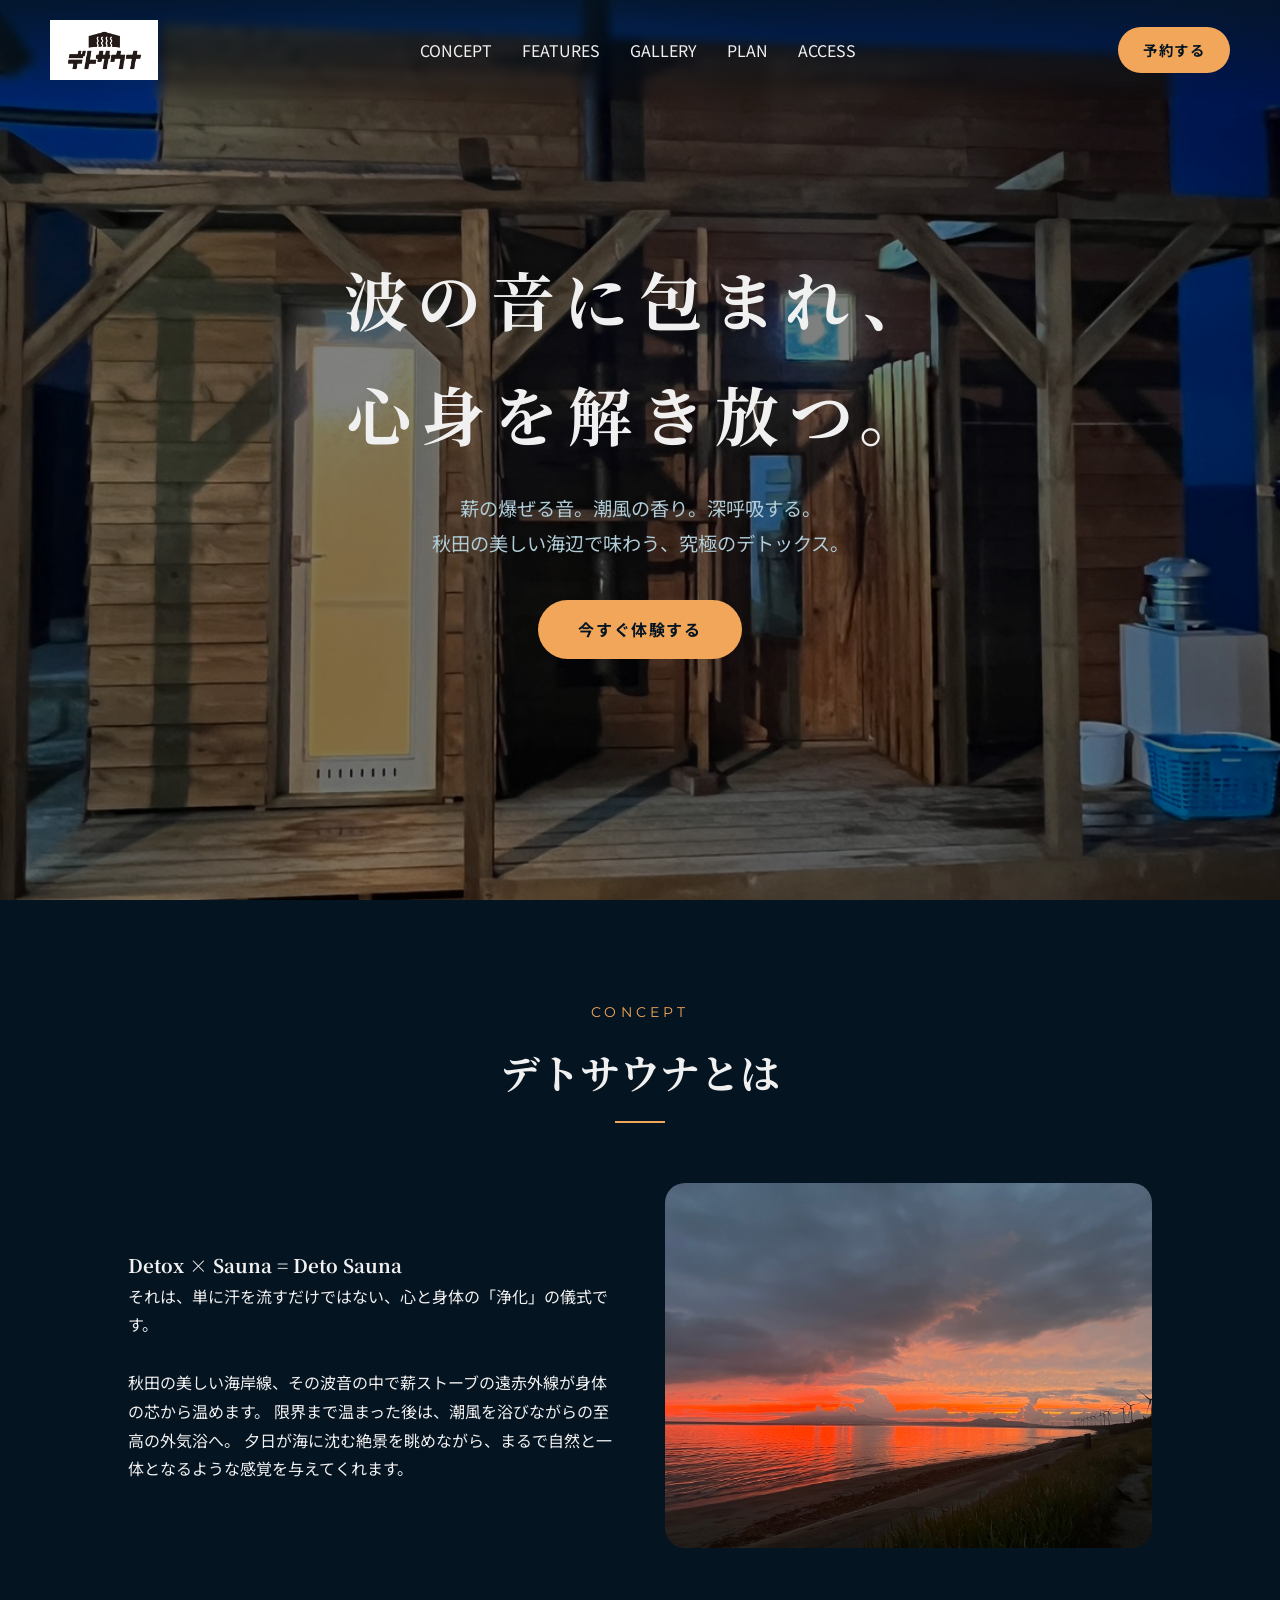
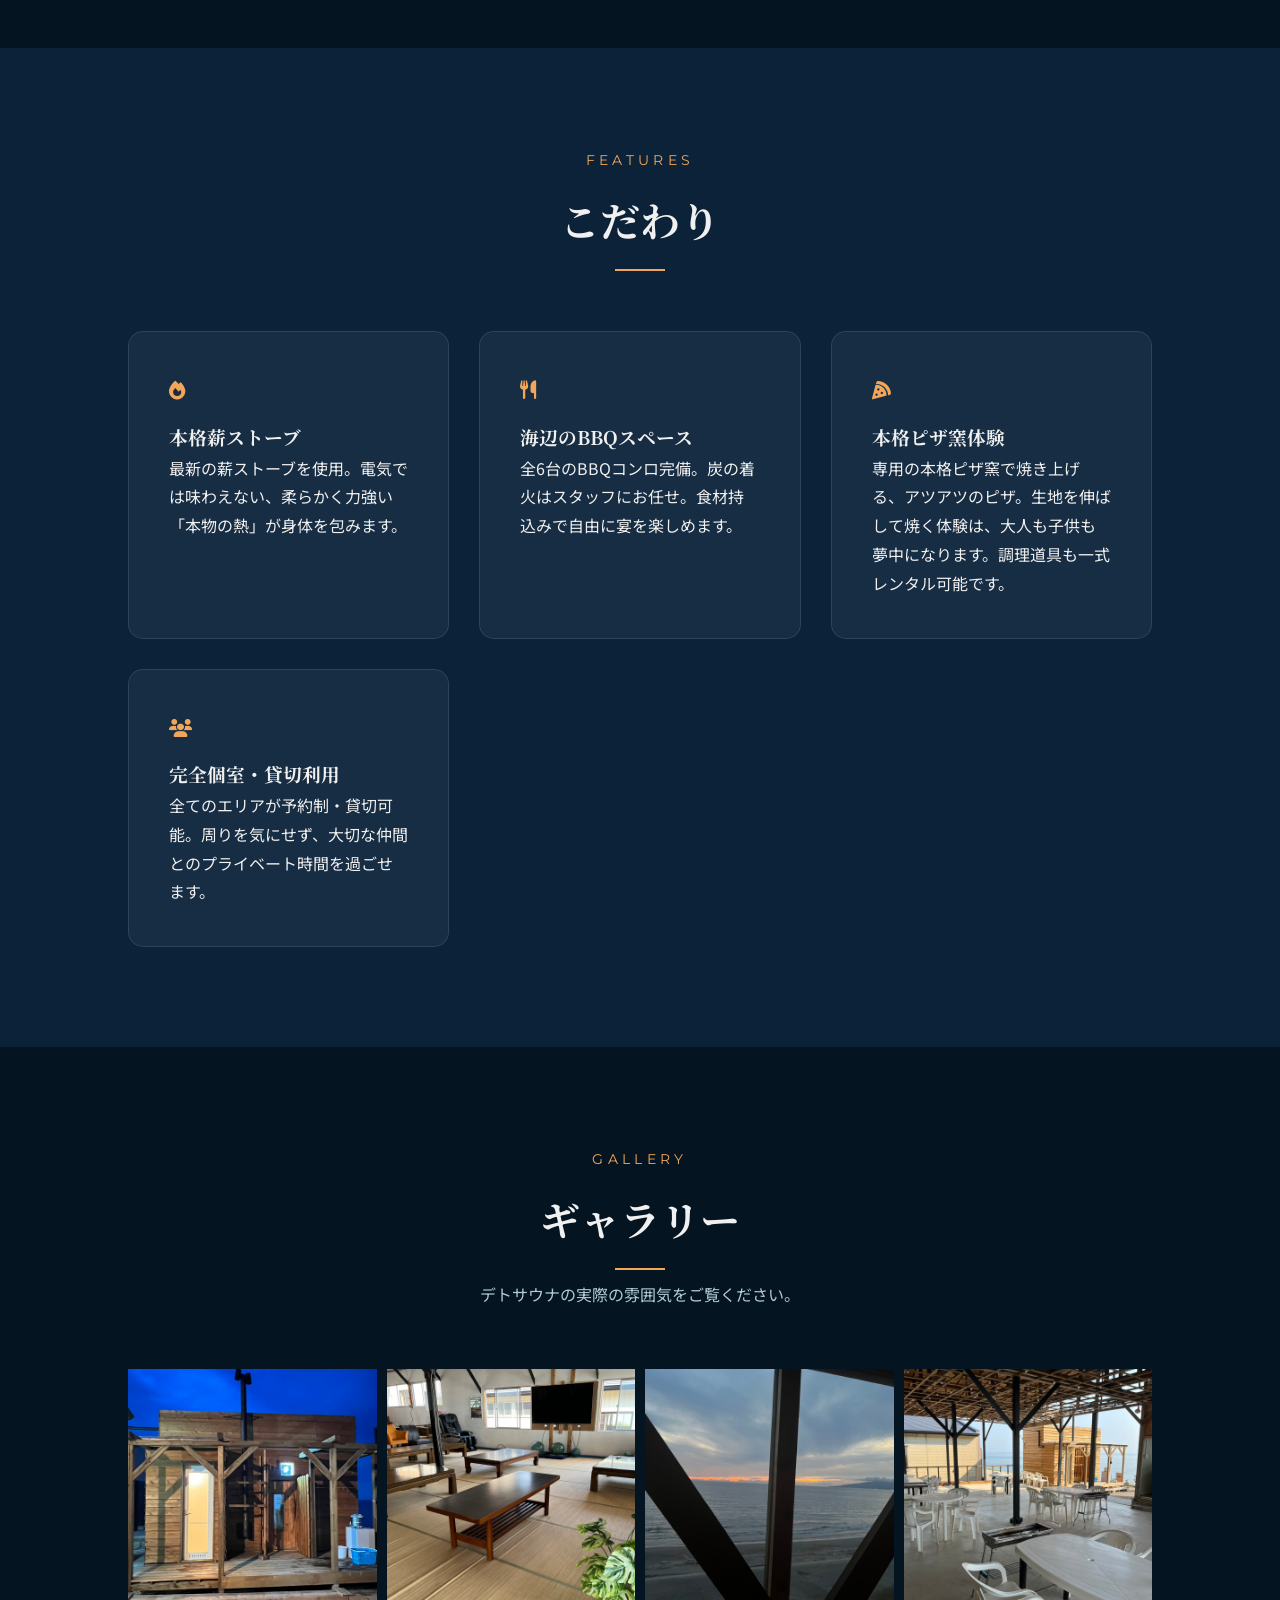
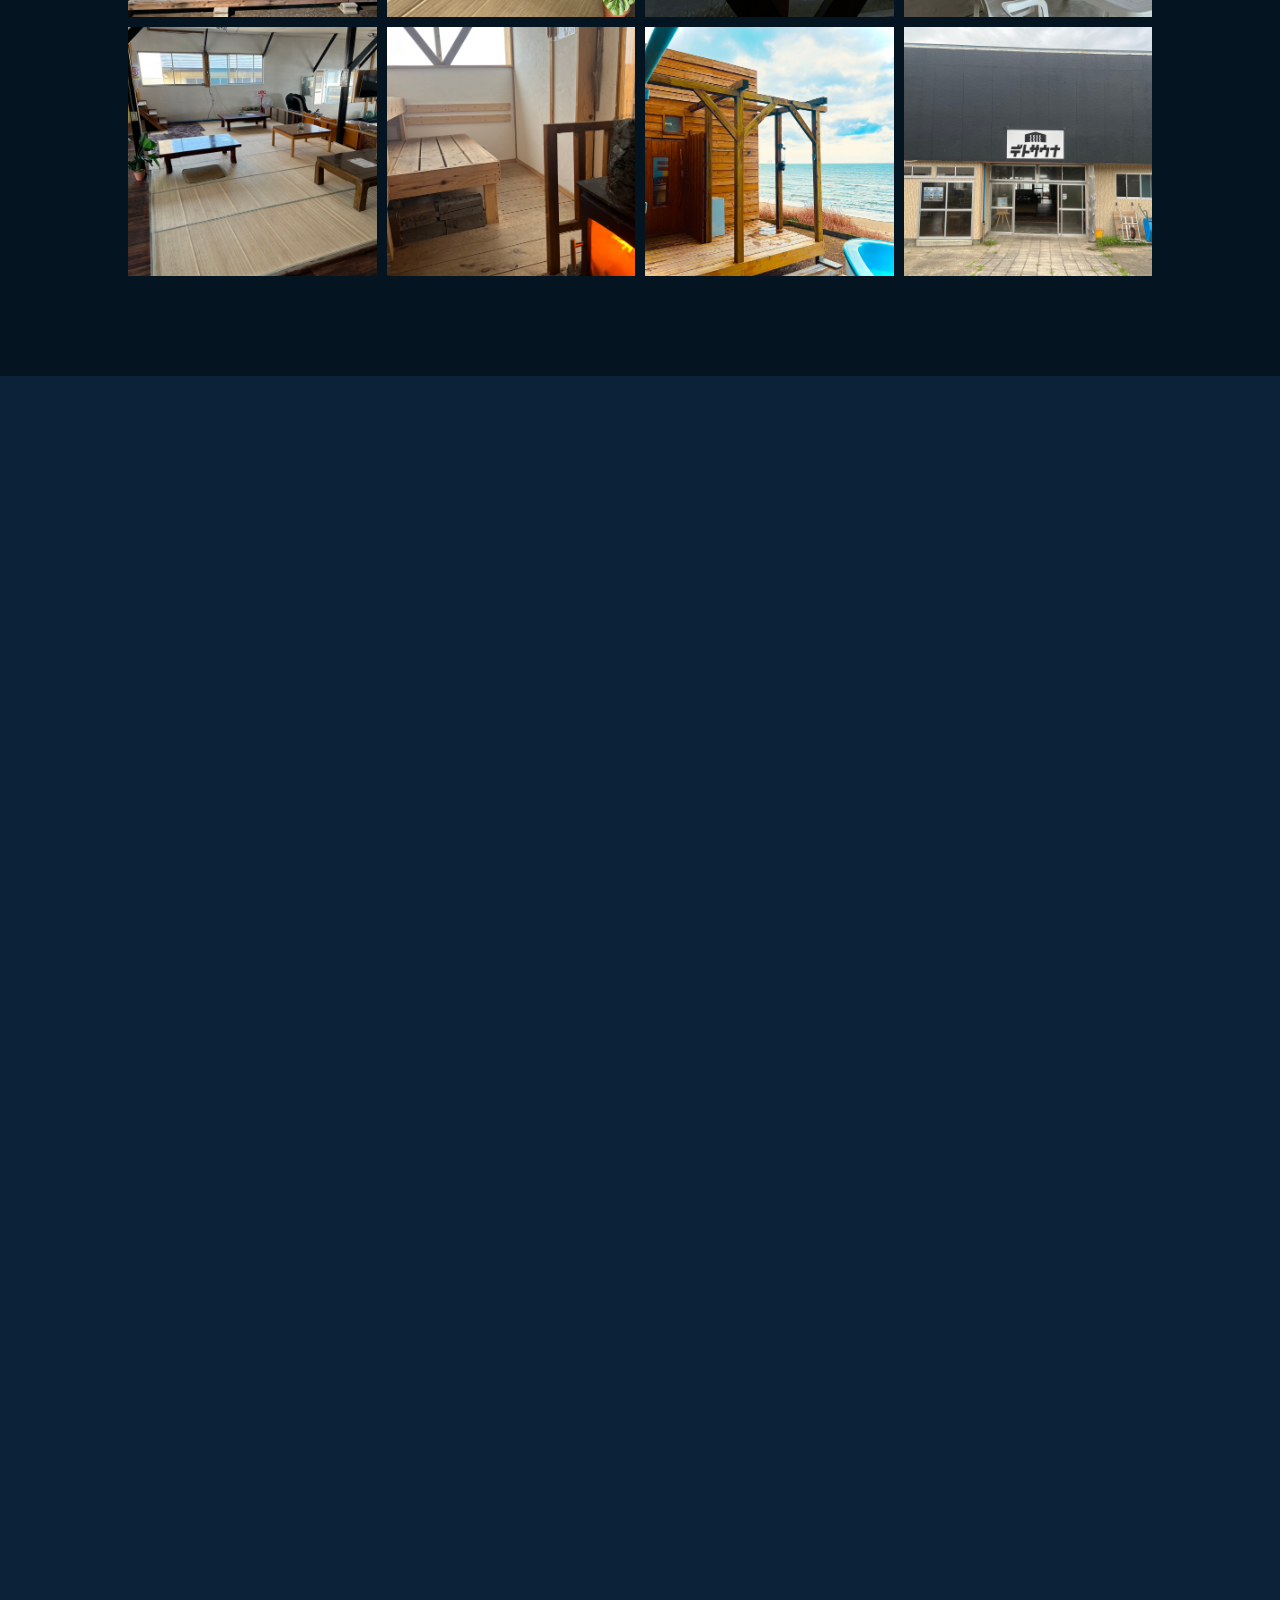
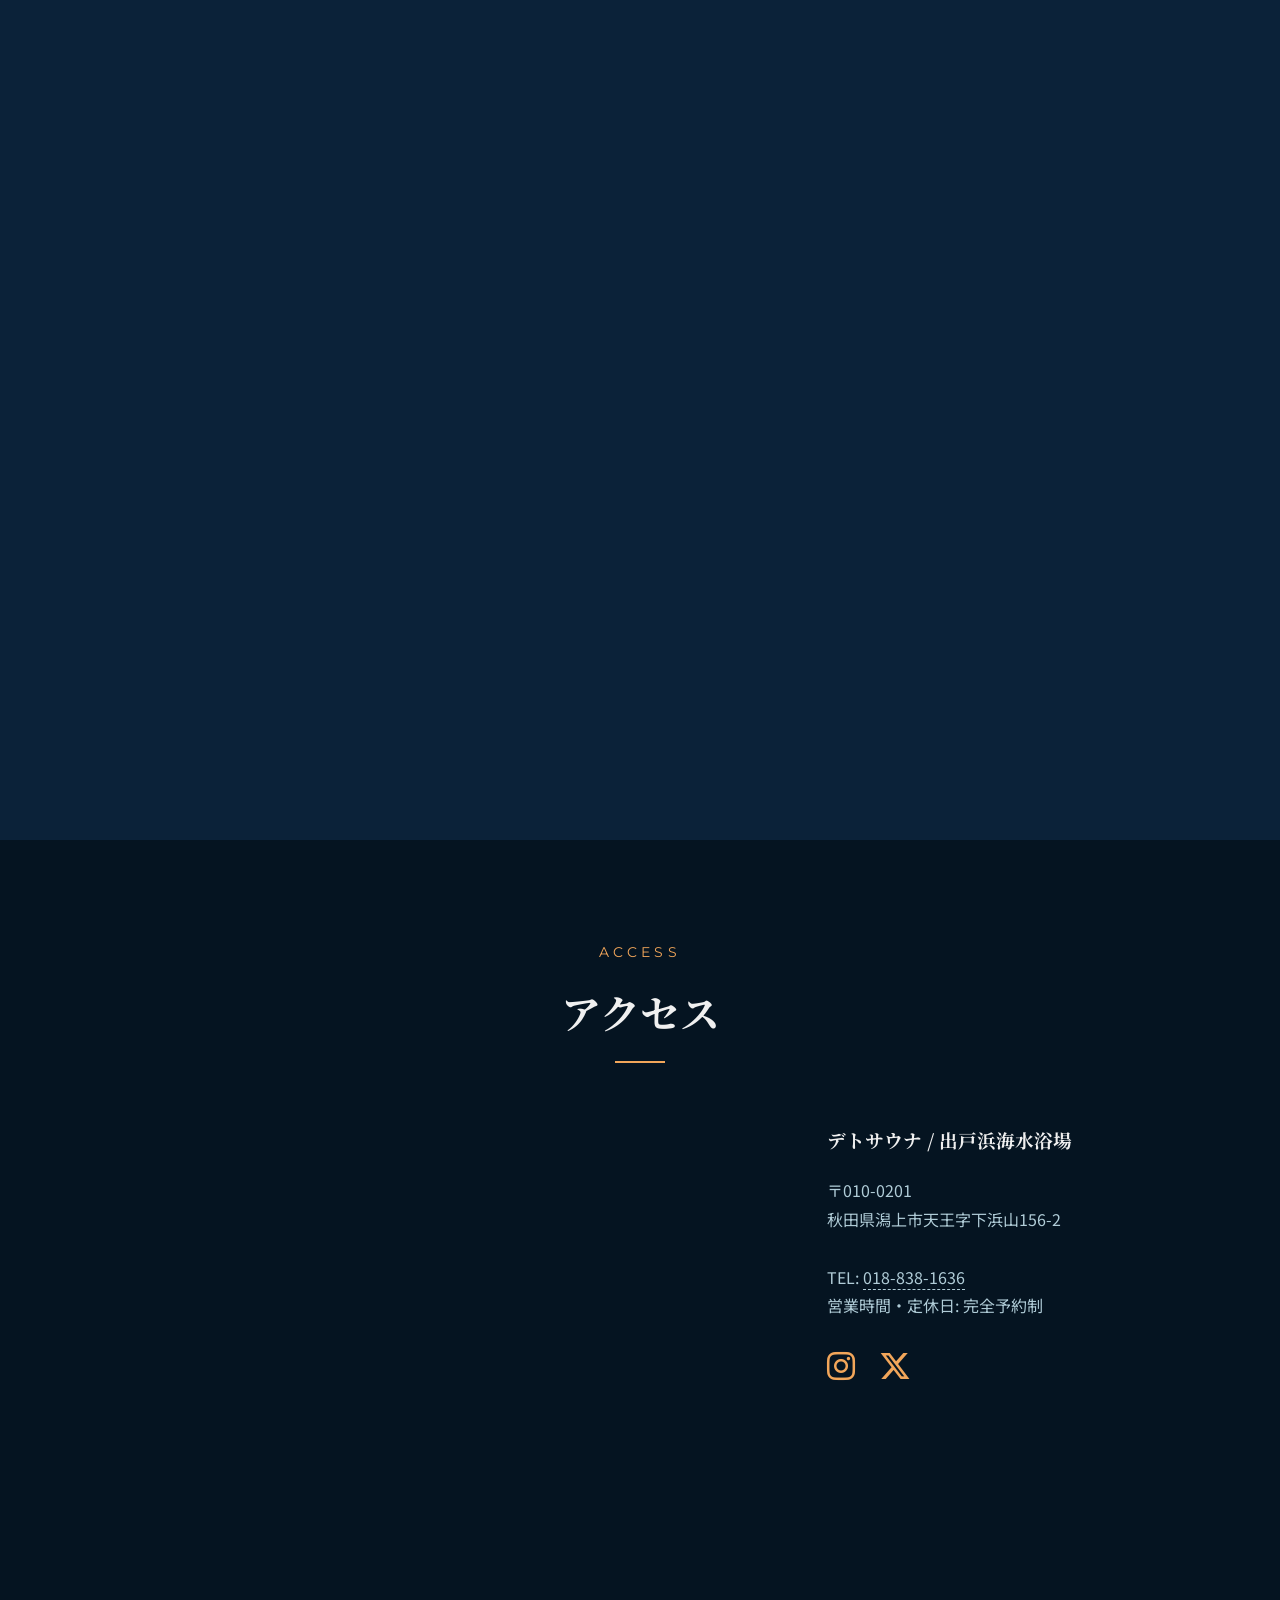
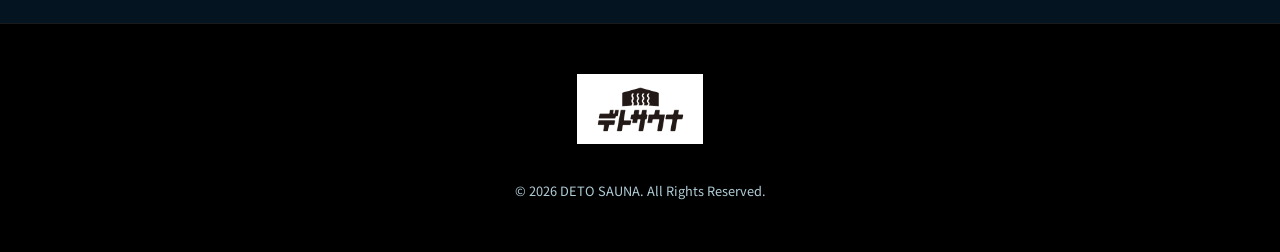
==== commit c6014729: "Add files via upload" ====
--- a/index.html
+++ b/index.html
@@ -3,7 +3,7 @@
 <head>
     <meta charset="UTF-8">
     <meta name="viewport" content="width=device-width, initial-scale=1.0">
-    <title>秋田デトサウナ | 出戸浜で味わう究極のサウナ・BBQ・ピザ窯体験</title>
+    <title>デトサウナ | 出戸浜で味わう究極のサウナ・BBQ・ピザ窯体験</title>
     <meta name="description" content="秋田県出戸浜の海岸線で、心身を浄化する「デトサウナ」。本格薪ストーブサウナ、海辺のBBQスペース、本格ピザ窯を完備した完全予約制のプライベート空間で、最高の休日を。">
     <meta name="keywords" content="秋田 サウナ, 出戸浜, デトサウナ, 秋田 BBQ, レンタルスペース 秋田, ピザ窯 貸出, 薪ストーブサウナ, 秋田観光">
     <meta name="author" content="ホットライフプランニング">
@@ -20,14 +20,14 @@
     <link rel="apple-touch-icon" href="detosauna_logo_page-0001.png">
 
     <!-- SEO / SNS Tags (OGP) -->
-    <meta property="og:title" content="秋田デトサウナ | 出戸浜でサウナ・BBQ・ピザ窯を独り占め">
+    <meta property="og:title" content="デトサウナ | 出戸浜でサウナ・BBQ・ピザ窯を独り占め">
     <meta property="og:description" content="本格薪ストーブサウナと海辺のBBQスペース。完全予約制の貸切空間で、心身をリセットする究極のデトックス体験を。">
     <meta property="og:type" content="website">
-    <meta property="og:url" content="https://example.com/deto_sauna"> <!-- 公開URL確定後に変更してください -->
+    <meta property="og:url" content="https://hot-life-plan.github.io/detosauna/">
     <meta property="og:image" content="detosauna_logo_page-0001.png">
-    <meta property="og:site_name" content="秋田デトサウナ">
+    <meta property="og:site_name" content="デトサウナ">
     <meta name="twitter:card" content="summary_large_image">
-    <meta name="twitter:title" content="秋田デトサウナ | 究極の海辺サウナ体験">
+    <meta name="twitter:title" content="デトサウナ | 究極の海辺サウナ体験">
     <meta name="twitter:description" content="サウナ、BBQ、ピザ窯。出戸浜で叶える最高のプライベートタイム。">
     <meta name="twitter:image" content="detosauna_logo_page-0001.png">
 
@@ -36,7 +36,7 @@
     {
       "@context": "https://schema.org",
       "@type": "LocalBusiness",
-      "name": "秋田デトサウナ",
+      "name": "デトサウナ",
       "image": "detosauna_logo_page-0001.png",
       "address": {
         "@type": "PostalAddress",
@@ -51,7 +51,7 @@
         "latitude": 39.8656,
         "longitude": 140.0075
       },
-      "url": "https://example.com/deto_sauna",
+      "url": "https://hot-life-plan.github.io/detosauna/",
       "telephone": "+81-18-838-1636",
       "priceRange": "¥6600 - ¥16500",
       "description": "本格薪ストーブサウナ、BBQ施設、ピザ窯を完備した完全予約制のレンタルスペース。",
@@ -72,7 +72,7 @@
     <header>
         <div class="logo">
             <a href="#" style="display: flex; align-items: center;">
-                <img src="detosauna_logo_page-0001.png" alt="AKITA DETO SAUNA" style="height: 60px; width: auto; object-fit: contain;">
+                <img src="detosauna_logo_page-0001.png" alt="DETO SAUNA" style="height: 60px; width: auto; object-fit: contain;">
             </a>
         </div>
         <nav class="nav-links">
@@ -112,7 +112,7 @@
             </div>
             <div class="about-img fade-up" style="transition-delay: 0.2s;">
                 <!-- ギャラリーで使用していない画像をピックアップして配置しました -->
-                <img src="img/line_oa_chat_260404_192652.jpg" alt="秋田デトサウナのコンセプト">
+                <img src="img/line_oa_chat_260404_192652.jpg" alt="デトサウナのコンセプト">
             </div>
         </div>
     </section>
@@ -261,10 +261,10 @@
     <footer>
         <div class="footer-logo">
             <a href="#">
-                <img src="detosauna_logo_page-0001.png" alt="AKITA DETO SAUNA" style="height: 70px; width: auto; object-fit: contain;">
+                <img src="detosauna_logo_page-0001.png" alt="DETO SAUNA" style="height: 70px; width: auto; object-fit: contain;">
             </a>
         </div>
-        <p class="copyright">&copy; 2026 AKITA DETO SAUNA. All Rights Reserved.</p>
+        <p class="copyright">&copy; 2026 DETO SAUNA. All Rights Reserved.</p>
     </footer>
 
     <script src="js/main.js"></script>
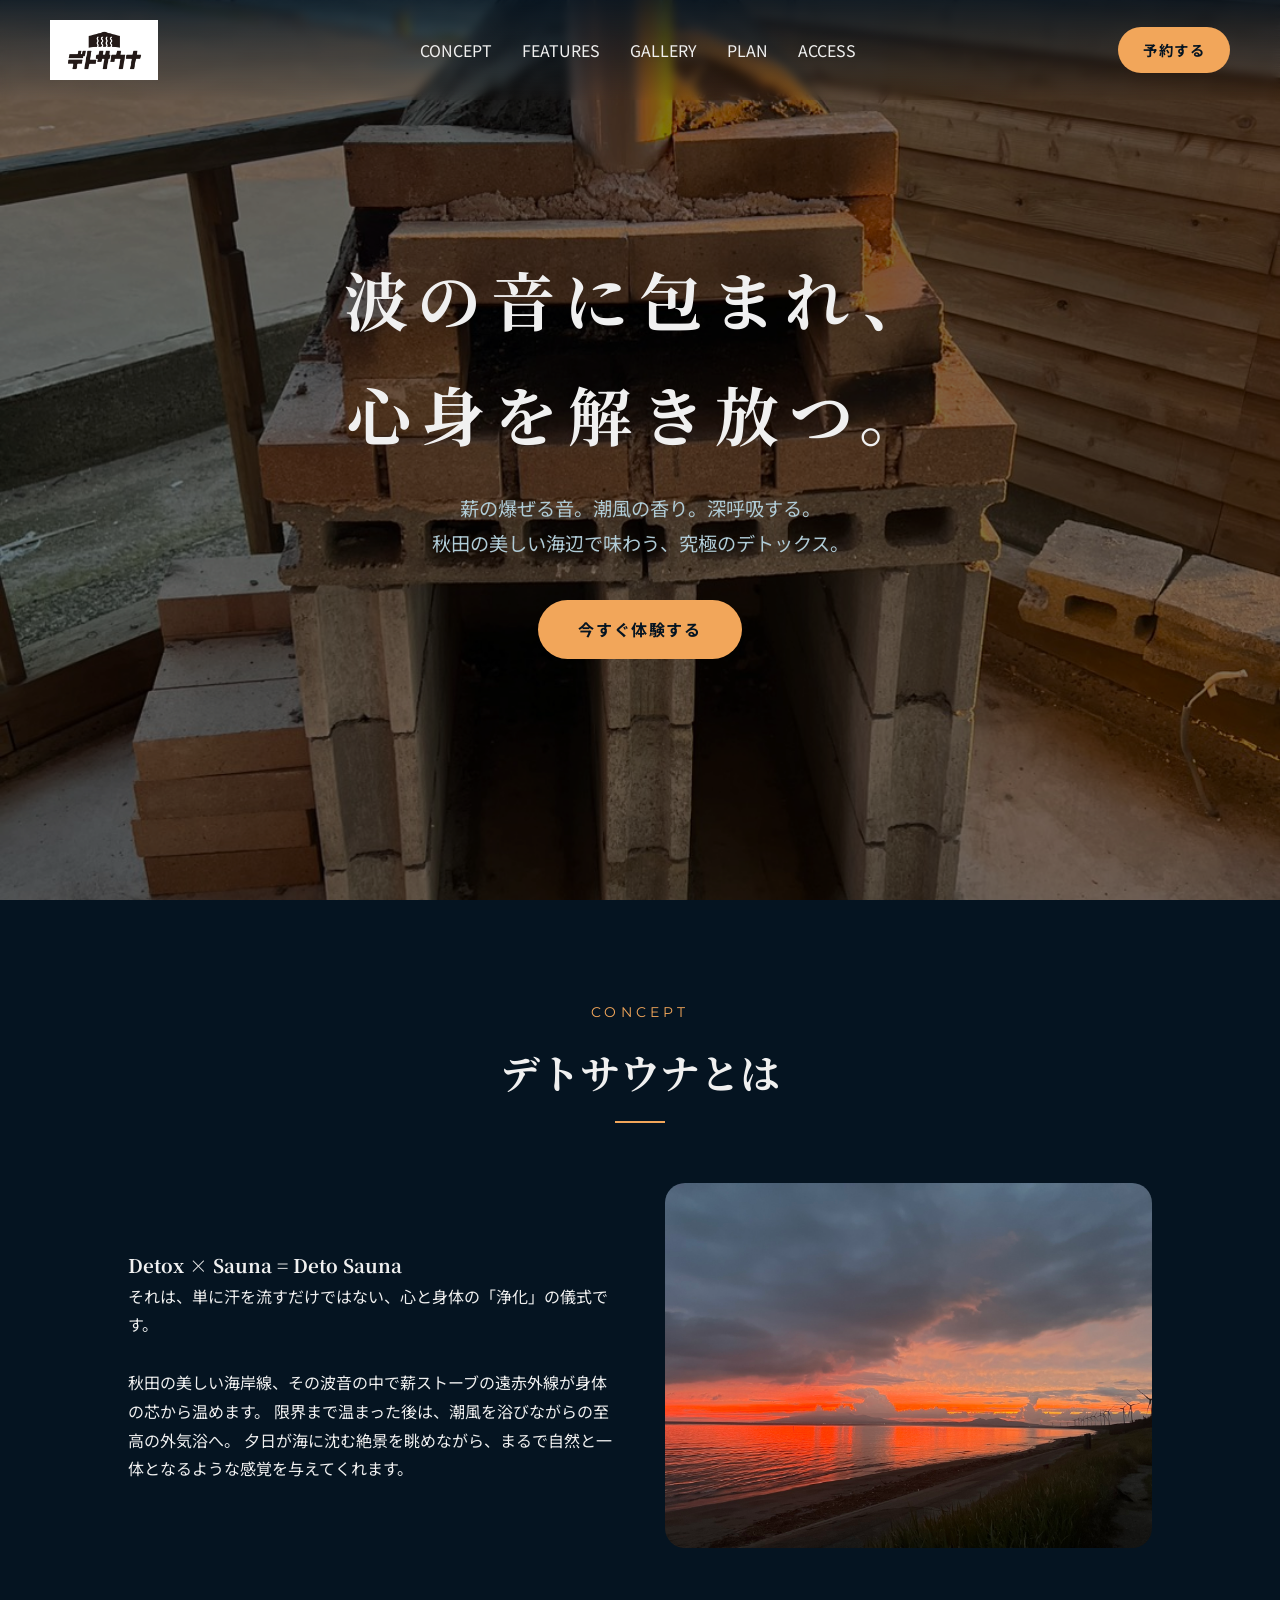
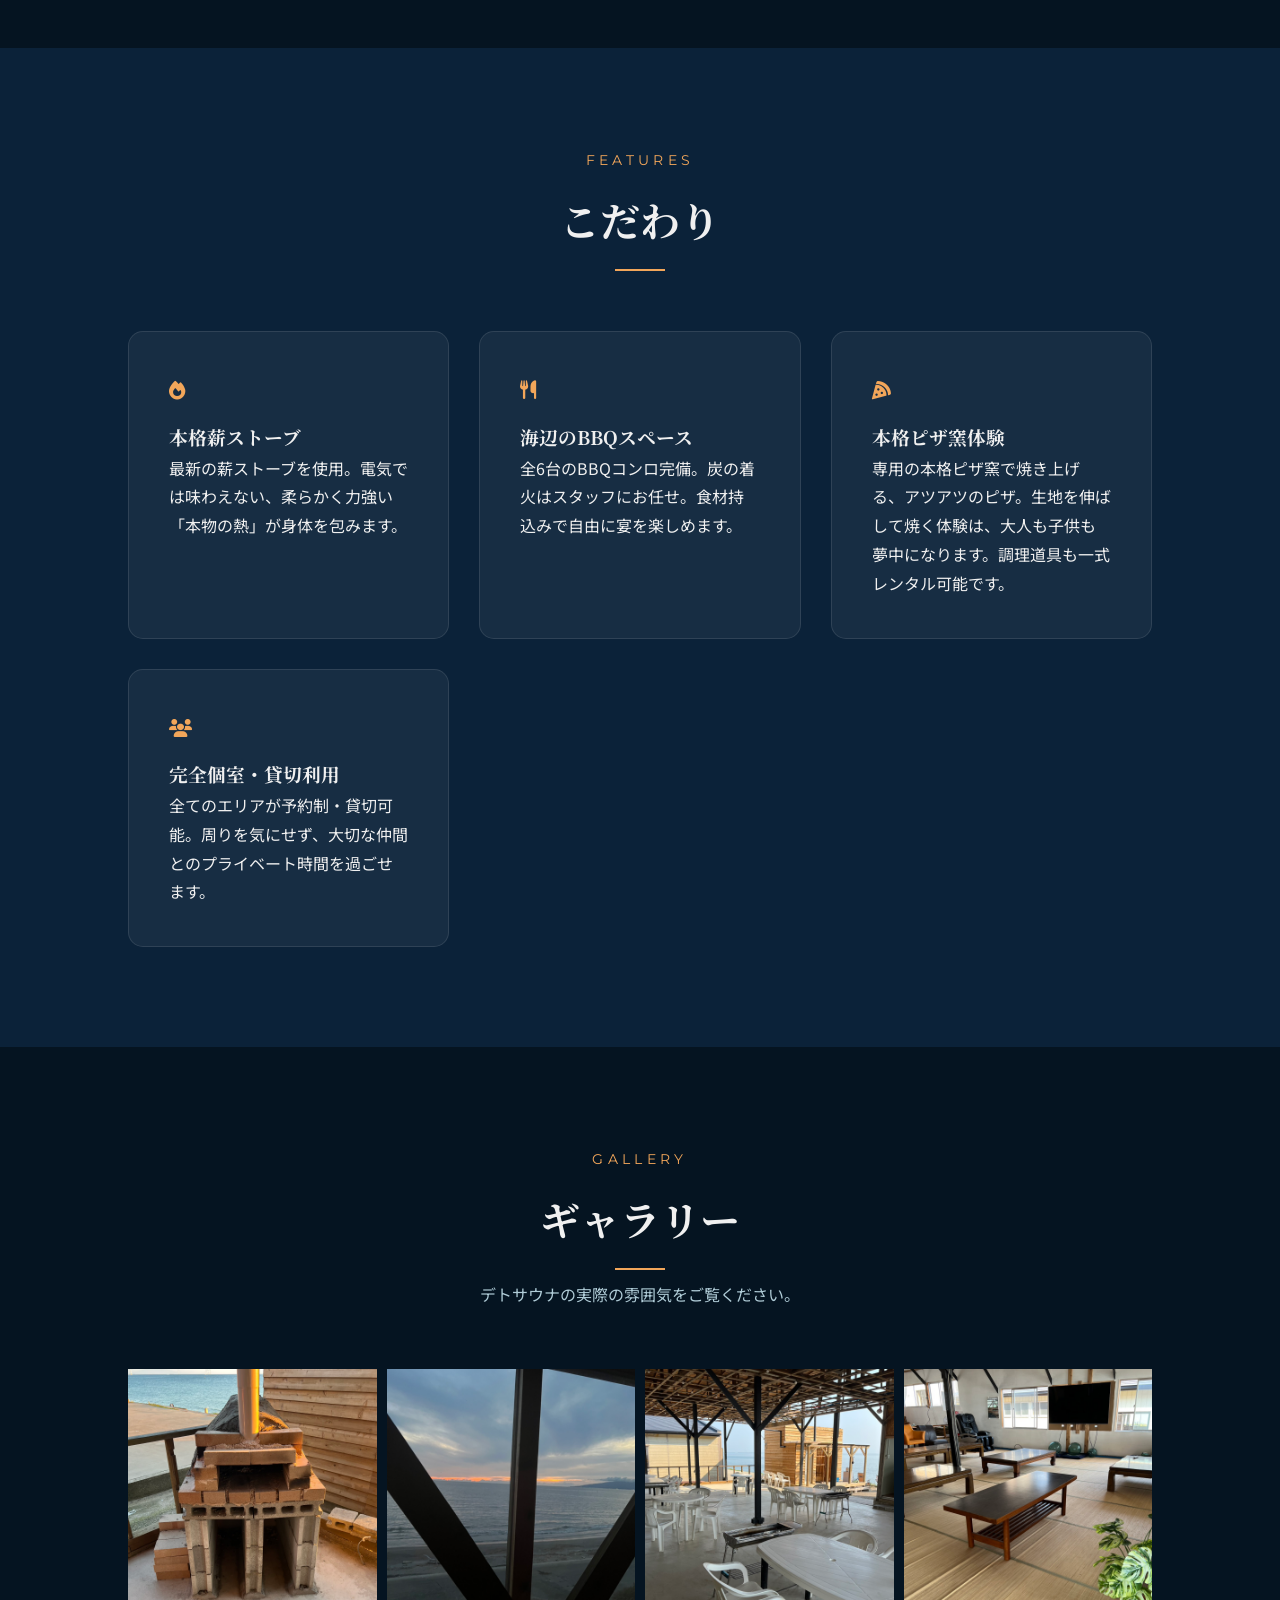
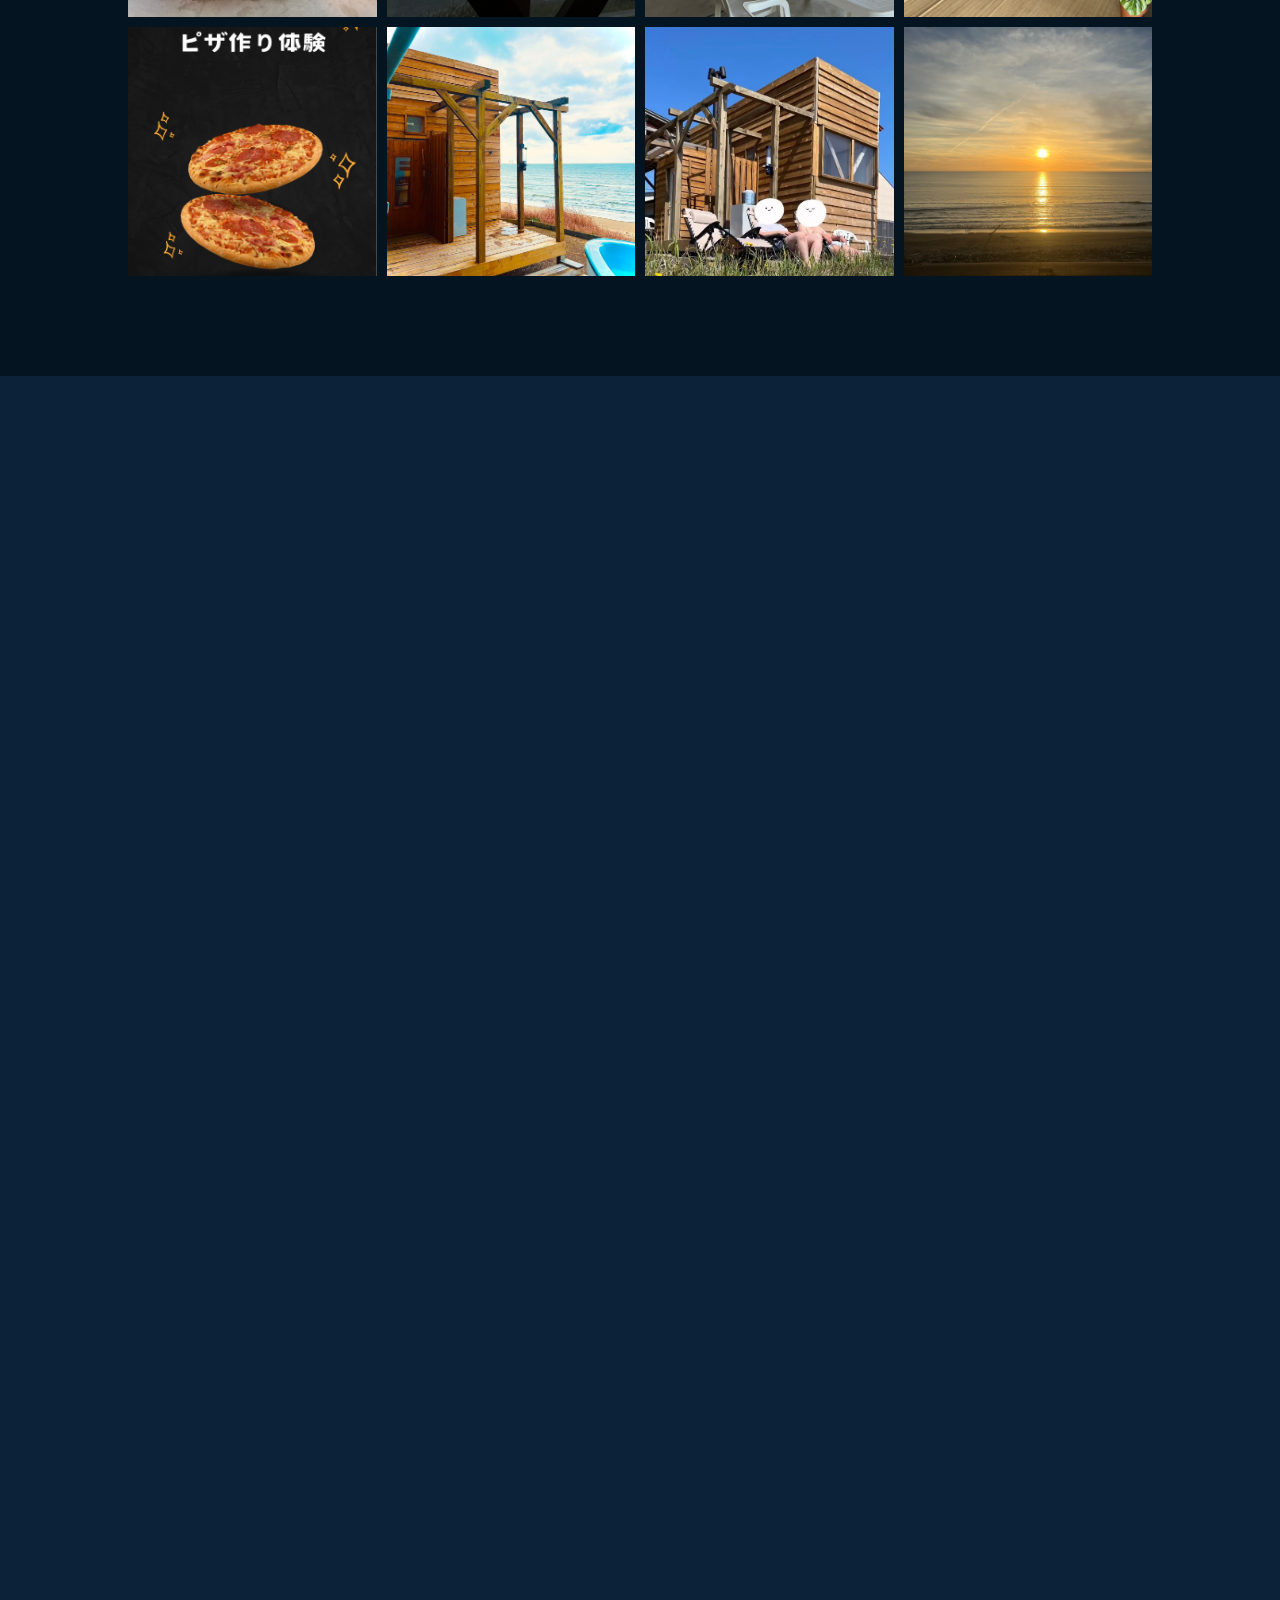
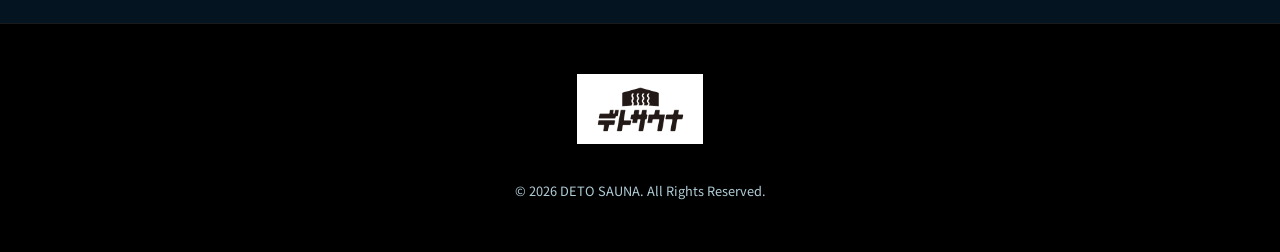
==== commit e464d099: "リンク修正" ====
--- a/index.html
+++ b/index.html
@@ -23,7 +23,7 @@
     <meta property="og:title" content="デトサウナ | 出戸浜でサウナ・BBQ・ピザ窯を独り占め">
     <meta property="og:description" content="本格薪ストーブサウナと海辺のBBQスペース。完全予約制の貸切空間で、心身をリセットする究極のデトックス体験を。">
     <meta property="og:type" content="website">
-    <meta property="og:url" content="https://hot-life-plan.github.io/detosauna/">
+    <meta property="og:url" content="https://detosauna.hot-life.workers.dev/">
     <meta property="og:image" content="detosauna_logo_page-0001.png">
     <meta property="og:site_name" content="デトサウナ">
     <meta name="twitter:card" content="summary_large_image">
@@ -51,7 +51,7 @@
         "latitude": 39.8656,
         "longitude": 140.0075
       },
-      "url": "https://hot-life-plan.github.io/detosauna/",
+      "url": "https://detosauna.hot-life.workers.dev/",
       "telephone": "+81-18-838-1636",
       "priceRange": "¥6600 - ¥16500",
       "description": "本格薪ストーブサウナ、BBQ施設、ピザ窯を完備した完全予約制のレンタルスペース。",
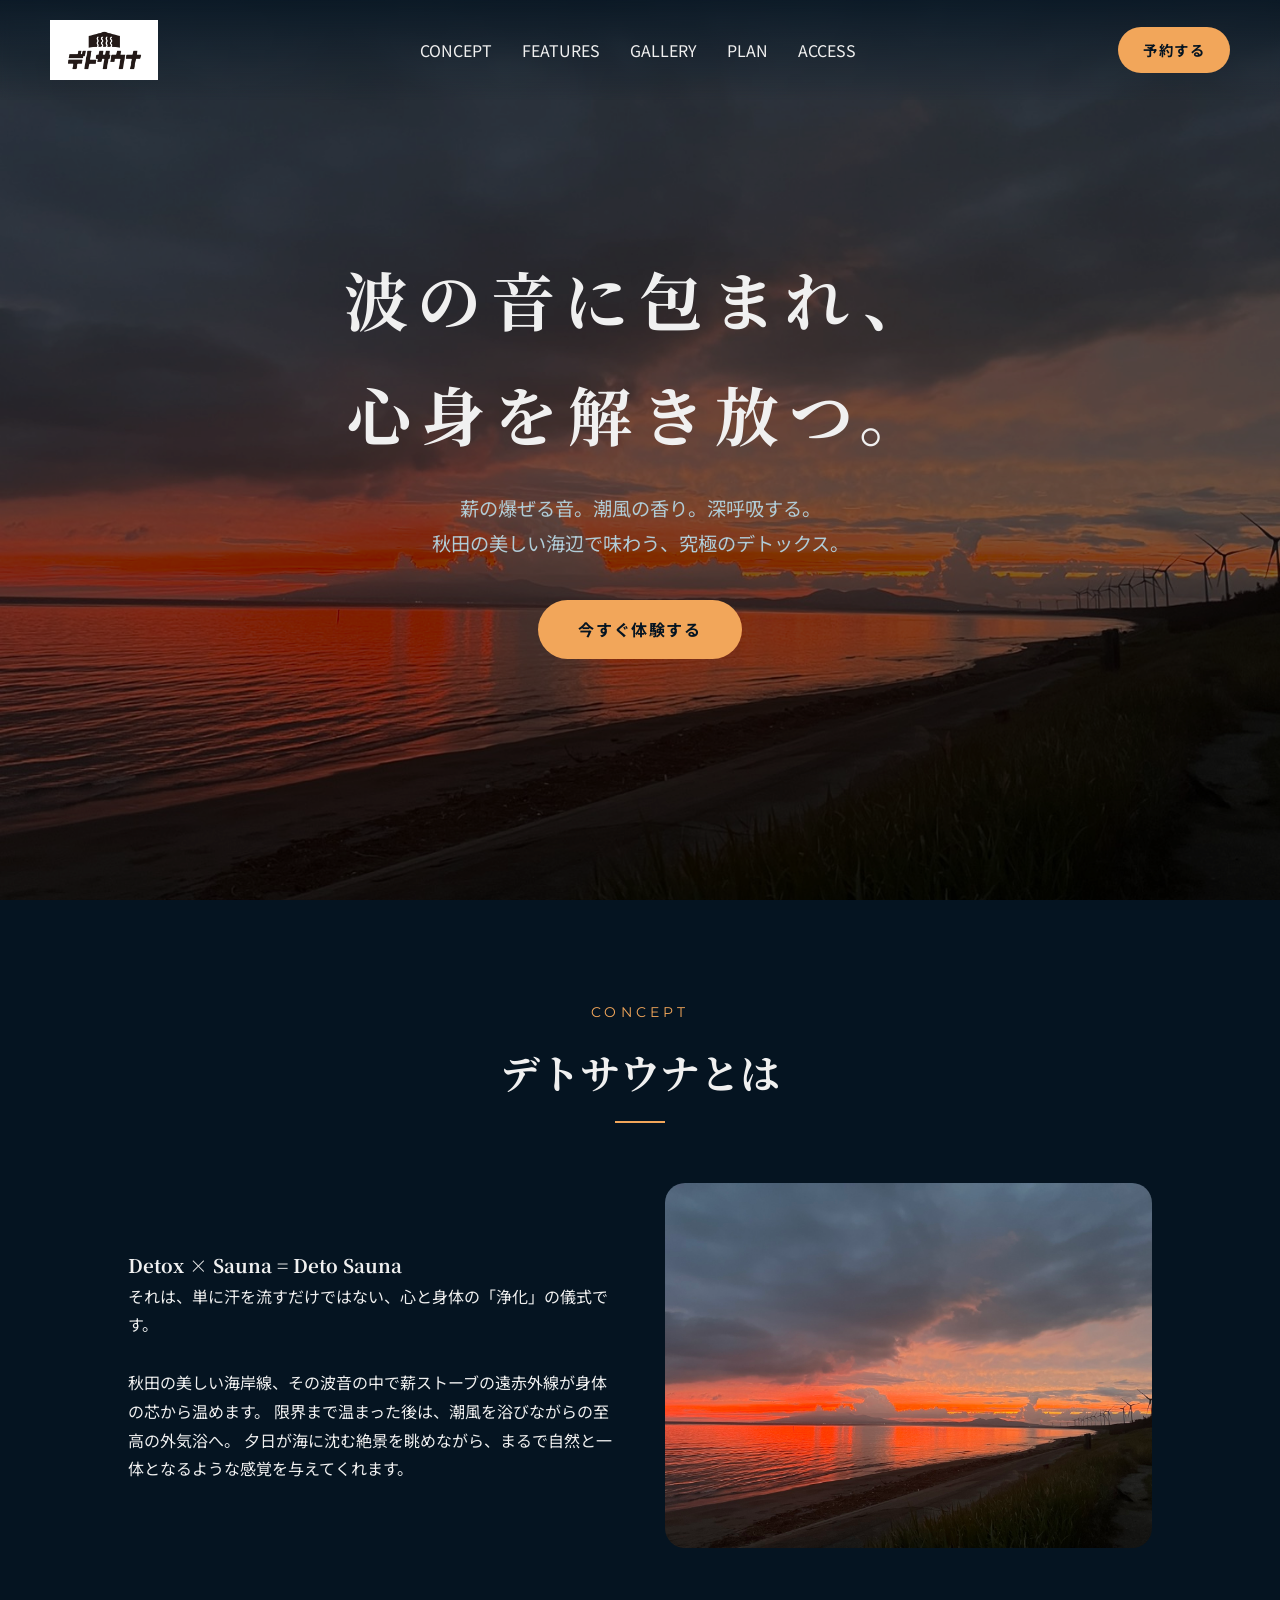
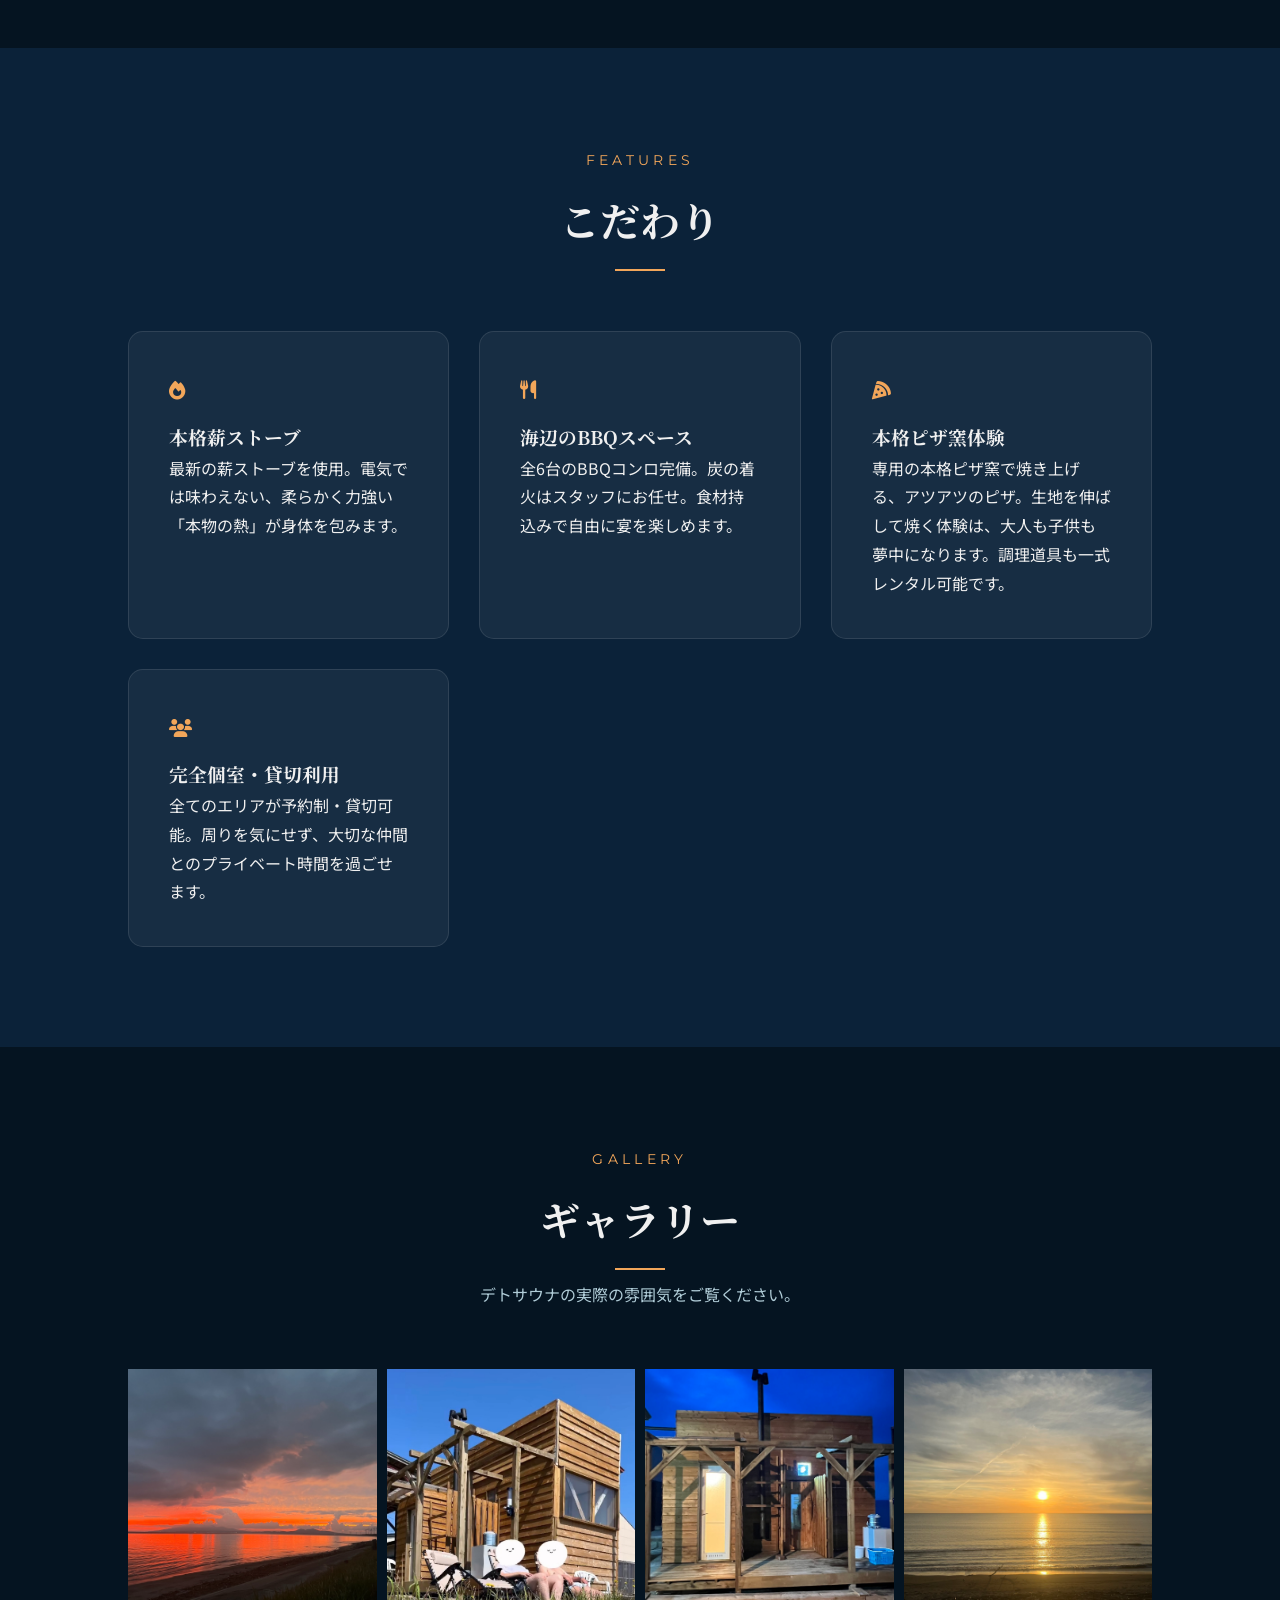
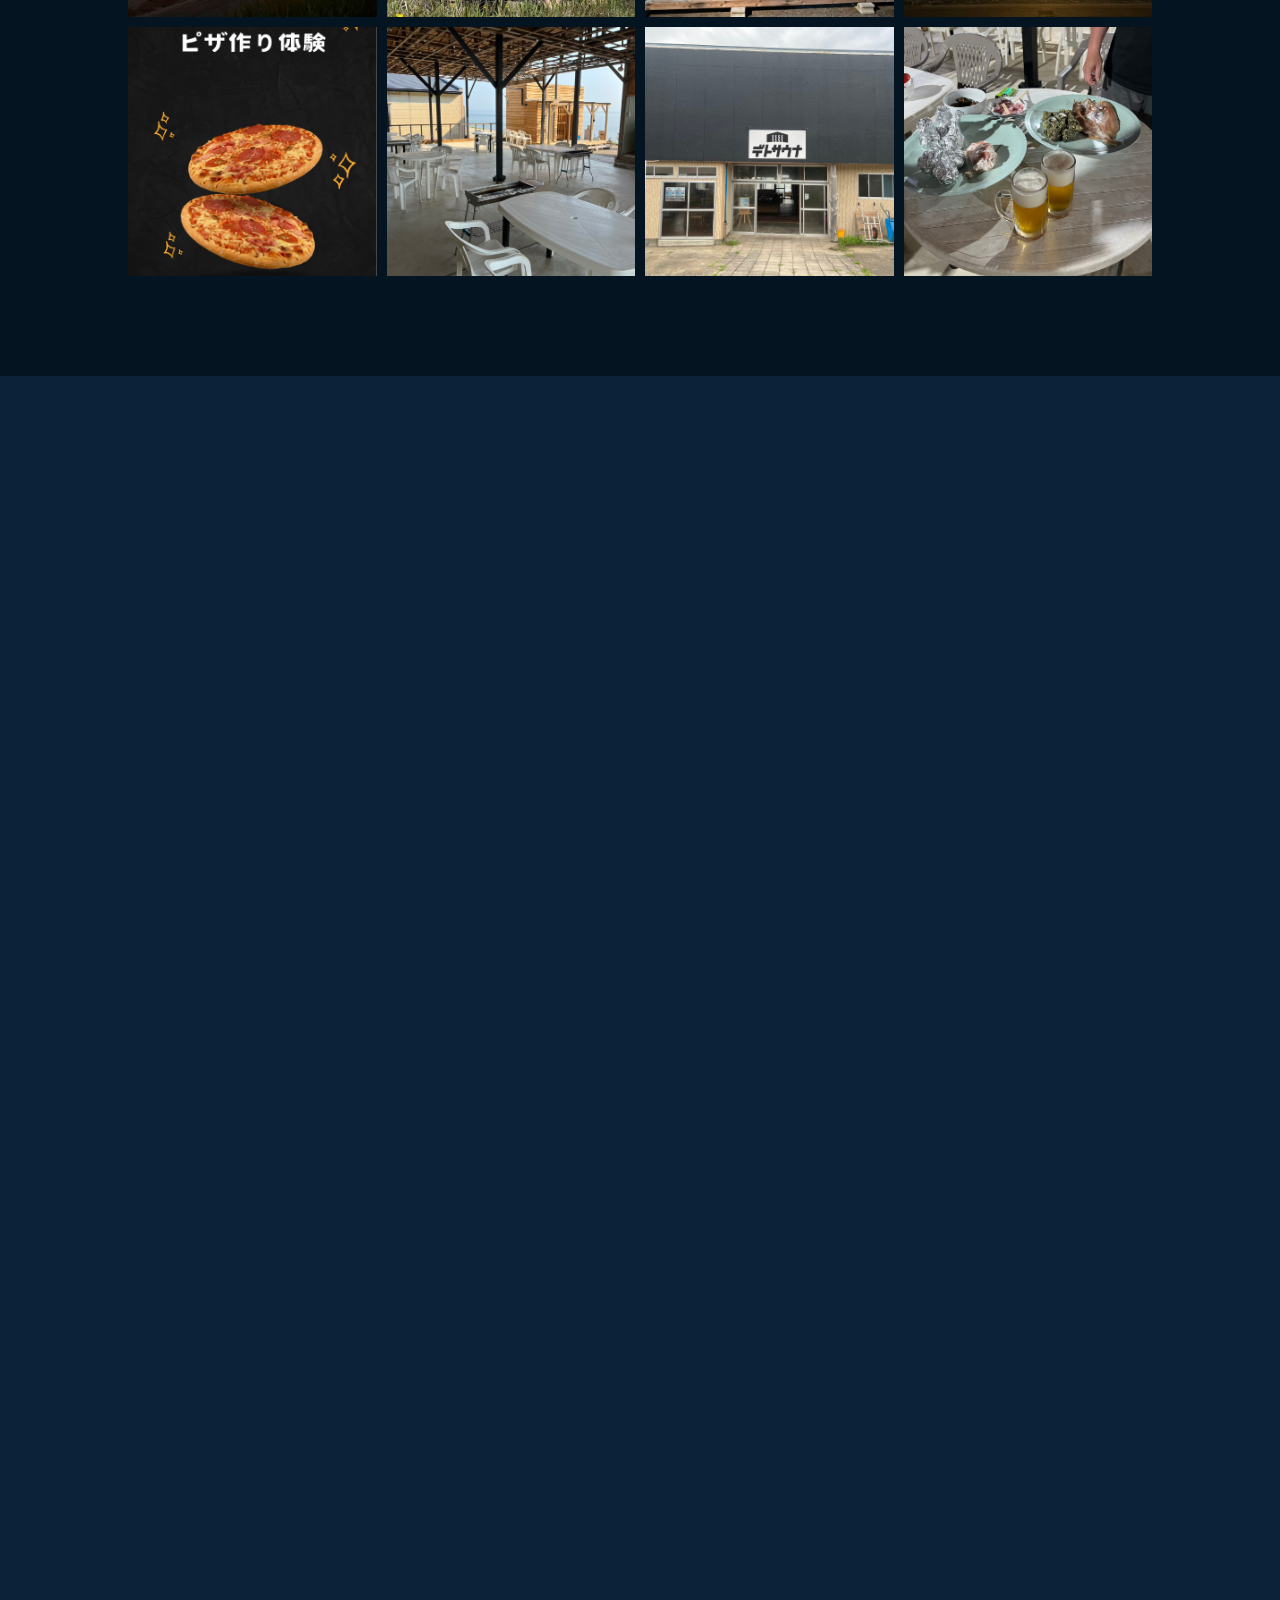
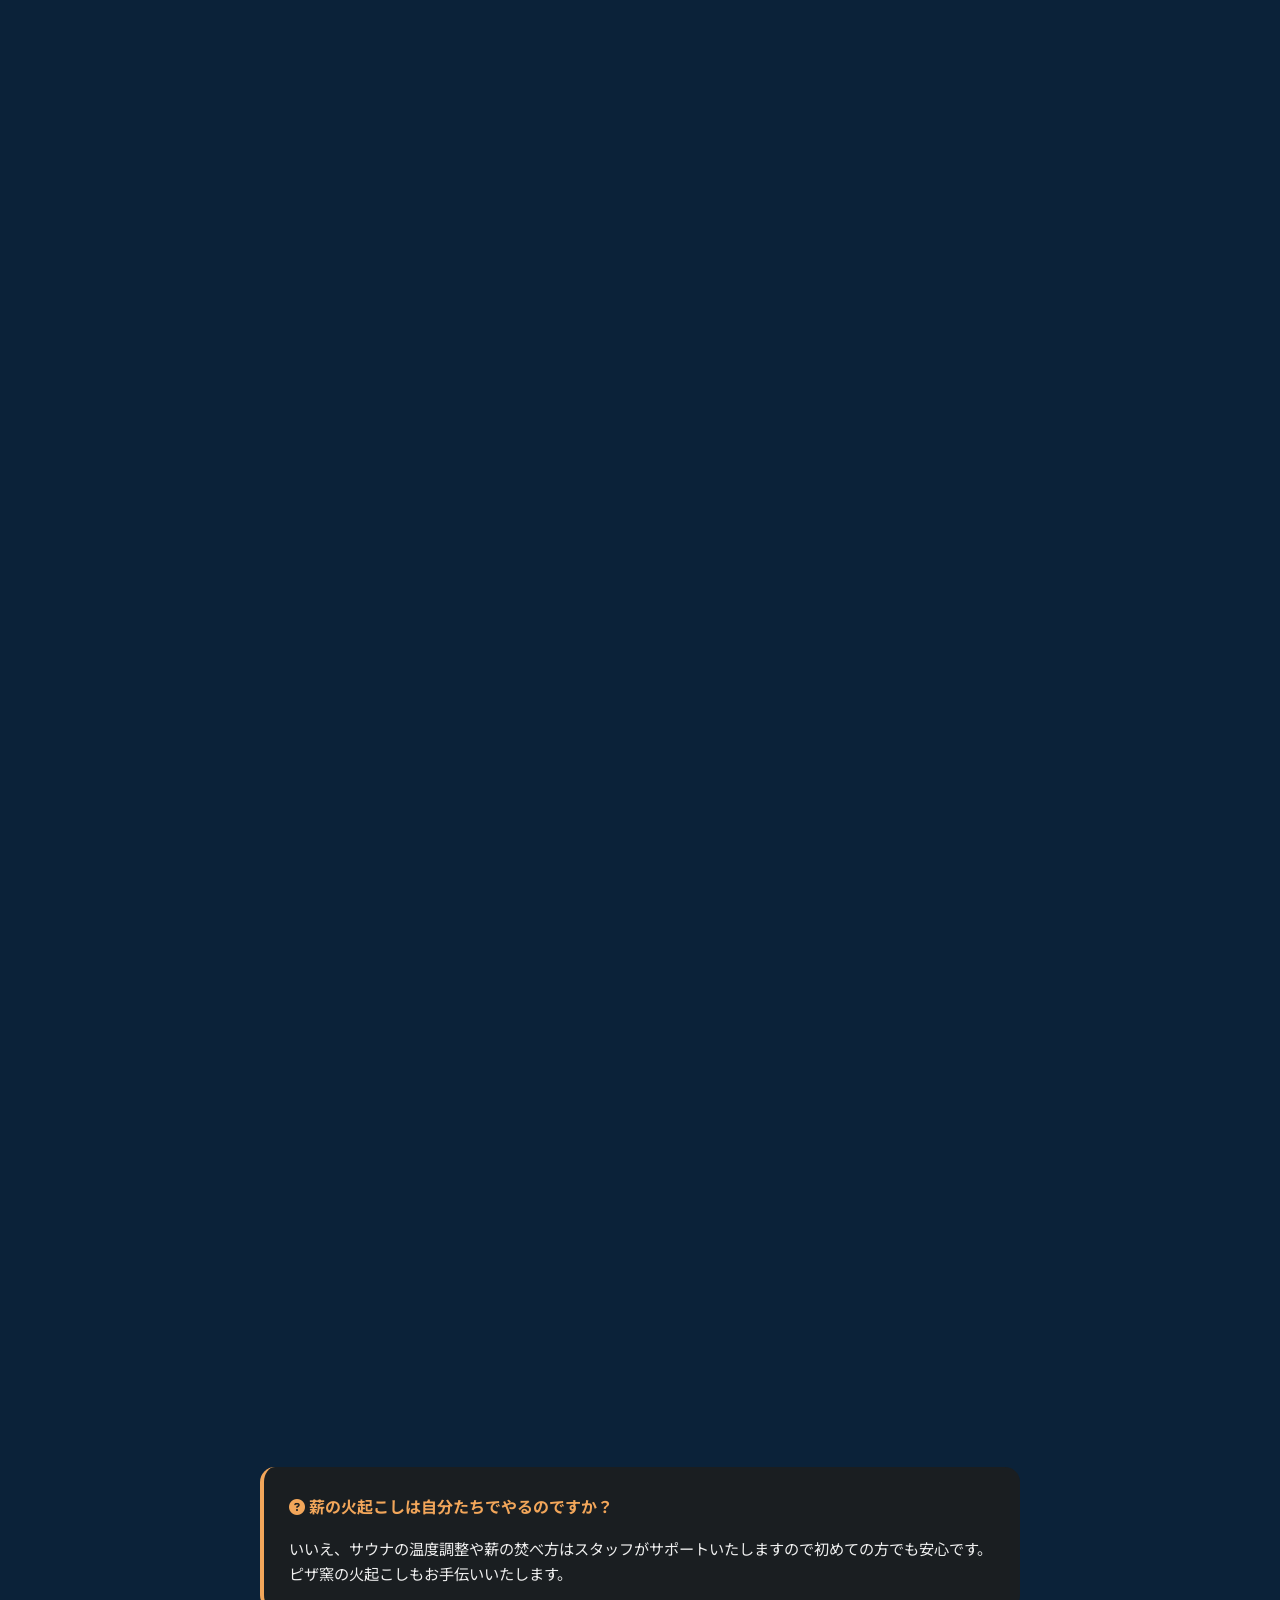
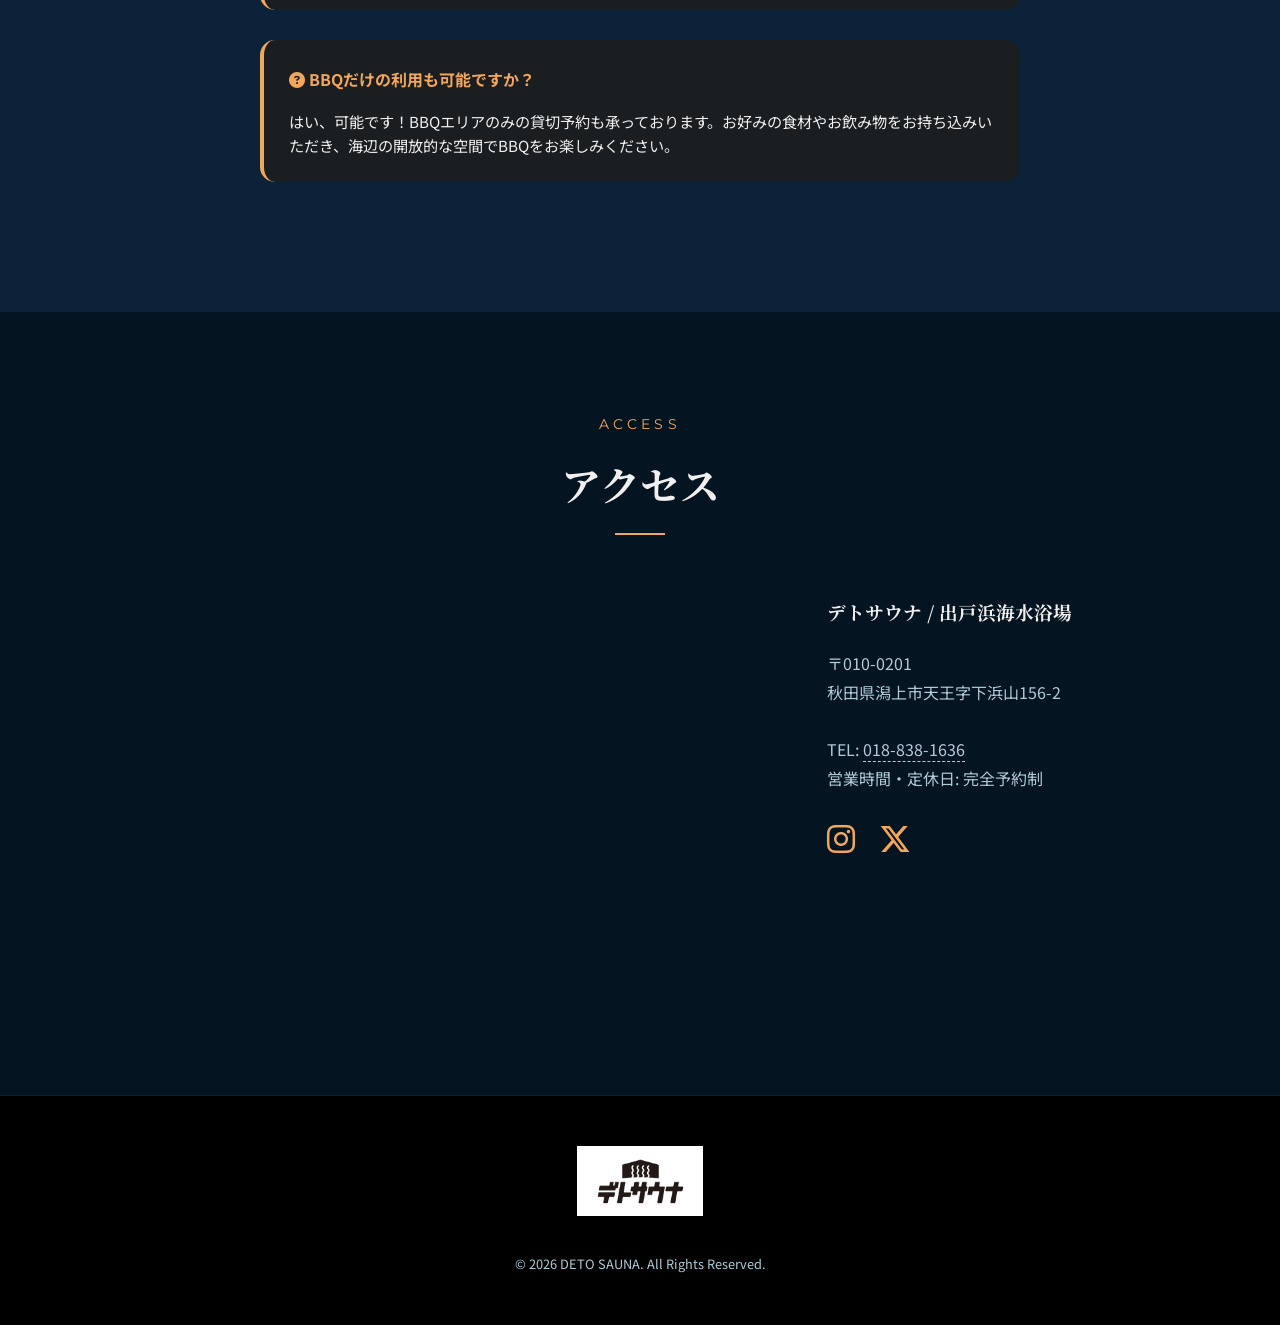
==== commit e86cc119: "写真アップシステム" ====
--- a/index.html
+++ b/index.html
@@ -3,7 +3,15 @@
 <head>
     <meta charset="UTF-8">
     <meta name="viewport" content="width=device-width, initial-scale=1.0">
-    <title>デトサウナ | 出戸浜で味わう究極のサウナ・BBQ・ピザ窯体験</title>
+    <!--
+    ╔══════════════════════════════════════════════════════╗
+    ║  Crafted with passion by Chikara Suzuki             ║
+    ║  HotLifePlanning × Antigravity AI                   ║
+    ║  "Embrace the heat, find your inner peace."         ║
+    ║  Est. 2026 — Akita, Japan                           ║
+    ╚══════════════════════════════════════════════════════╝
+    -->
+    <title>秋田・潟上の貸切バレルサウナ｜デトサウナ｜出戸浜海水浴場で味わう究極のサウナ・BBQ・ピザ窯体験</title>
     <meta name="description" content="秋田県出戸浜の海岸線で、心身を浄化する「デトサウナ」。本格薪ストーブサウナ、海辺のBBQスペース、本格ピザ窯を完備した完全予約制のプライベート空間で、最高の休日を。">
     <meta name="keywords" content="秋田 サウナ, 出戸浜, デトサウナ, 秋田 BBQ, レンタルスペース 秋田, ピザ窯 貸出, 薪ストーブサウナ, 秋田観光">
     <meta name="author" content="ホットライフプランニング">
@@ -230,6 +238,32 @@
         </div>
     </section>
 
+    <!-- FAQ Section -->
+    <section id="faq" style="background-color: var(--secondary-bg);">
+        <div class="section-title fade-up">
+            <span class="en-title">Q & A</span>
+            <h2>よくある質問</h2>
+        </div>
+        <div class="faq-container" style="max-width: 800px; margin: 0 auto; padding: 0 20px;">
+            <div class="faq-item fade-up" style="margin-bottom: 30px; background: #1a1e21; padding: 25px; border-radius: 15px; border-left: 4px solid var(--accent);">
+                <h4 style="color: var(--accent); margin-bottom: 15px;"><i class="fas fa-question-circle"></i> 手ぶらで行っても大丈夫ですか？</h4>
+                <p style="font-size: 0.95rem; line-height: 1.6;">水着・タオルのレンタル（各550円）をご用意しておりますので、手ぶらでもお楽しみいただけます。お気に入りのサウナハットやポンチョがある方は、ぜひお持ち込みください！</p>
+            </div>
+            <div class="faq-item fade-up" style="margin-bottom: 30px; background: #1a1e21; padding: 25px; border-radius: 15px; border-left: 4px solid var(--accent);">
+                <h4 style="color: var(--accent); margin-bottom: 15px;"><i class="fas fa-question-circle"></i> 雨天時は利用できますか？</h4>
+                <p style="font-size: 0.95rem; line-height: 1.6;">サウナテントや小屋内は雨天でも問題なくご利用いただけます。ただし、強風や荒天により安全が確保できないと判断した場合は、こちらからキャンセルのご連絡を差し上げることがございます。</p>
+            </div>
+            <div class="faq-item fade-up" style="margin-bottom: 30px; background: #1a1e21; padding: 25px; border-radius: 15px; border-left: 4px solid var(--accent);">
+                <h4 style="color: var(--accent); margin-bottom: 15px;"><i class="fas fa-question-circle"></i> 薪の火起こしは自分たちでやるのですか？</h4>
+                <p style="font-size: 0.95rem; line-height: 1.6;">いいえ、サウナの温度調整や薪の焚べ方はスタッフがサポートいたしますので初めての方でも安心です。ピザ窯の火起こしもお手伝いいたします。</p>
+            </div>
+            <div class="faq-item fade-up" style="margin-bottom: 30px; background: #1a1e21; padding: 25px; border-radius: 15px; border-left: 4px solid var(--accent);">
+                <h4 style="color: var(--accent); margin-bottom: 15px;"><i class="fas fa-question-circle"></i> BBQだけの利用も可能ですか？</h4>
+                <p style="font-size: 0.95rem; line-height: 1.6;">はい、可能です！BBQエリアのみの貸切予約も承っております。お好みの食材やお飲み物をお持ち込みいただき、海辺の開放的な空間でBBQをお楽しみください。</p>
+            </div>
+        </div>
+    </section>
+
     <!-- Access Section -->
     <section id="access">
         <div class="section-title fade-up">
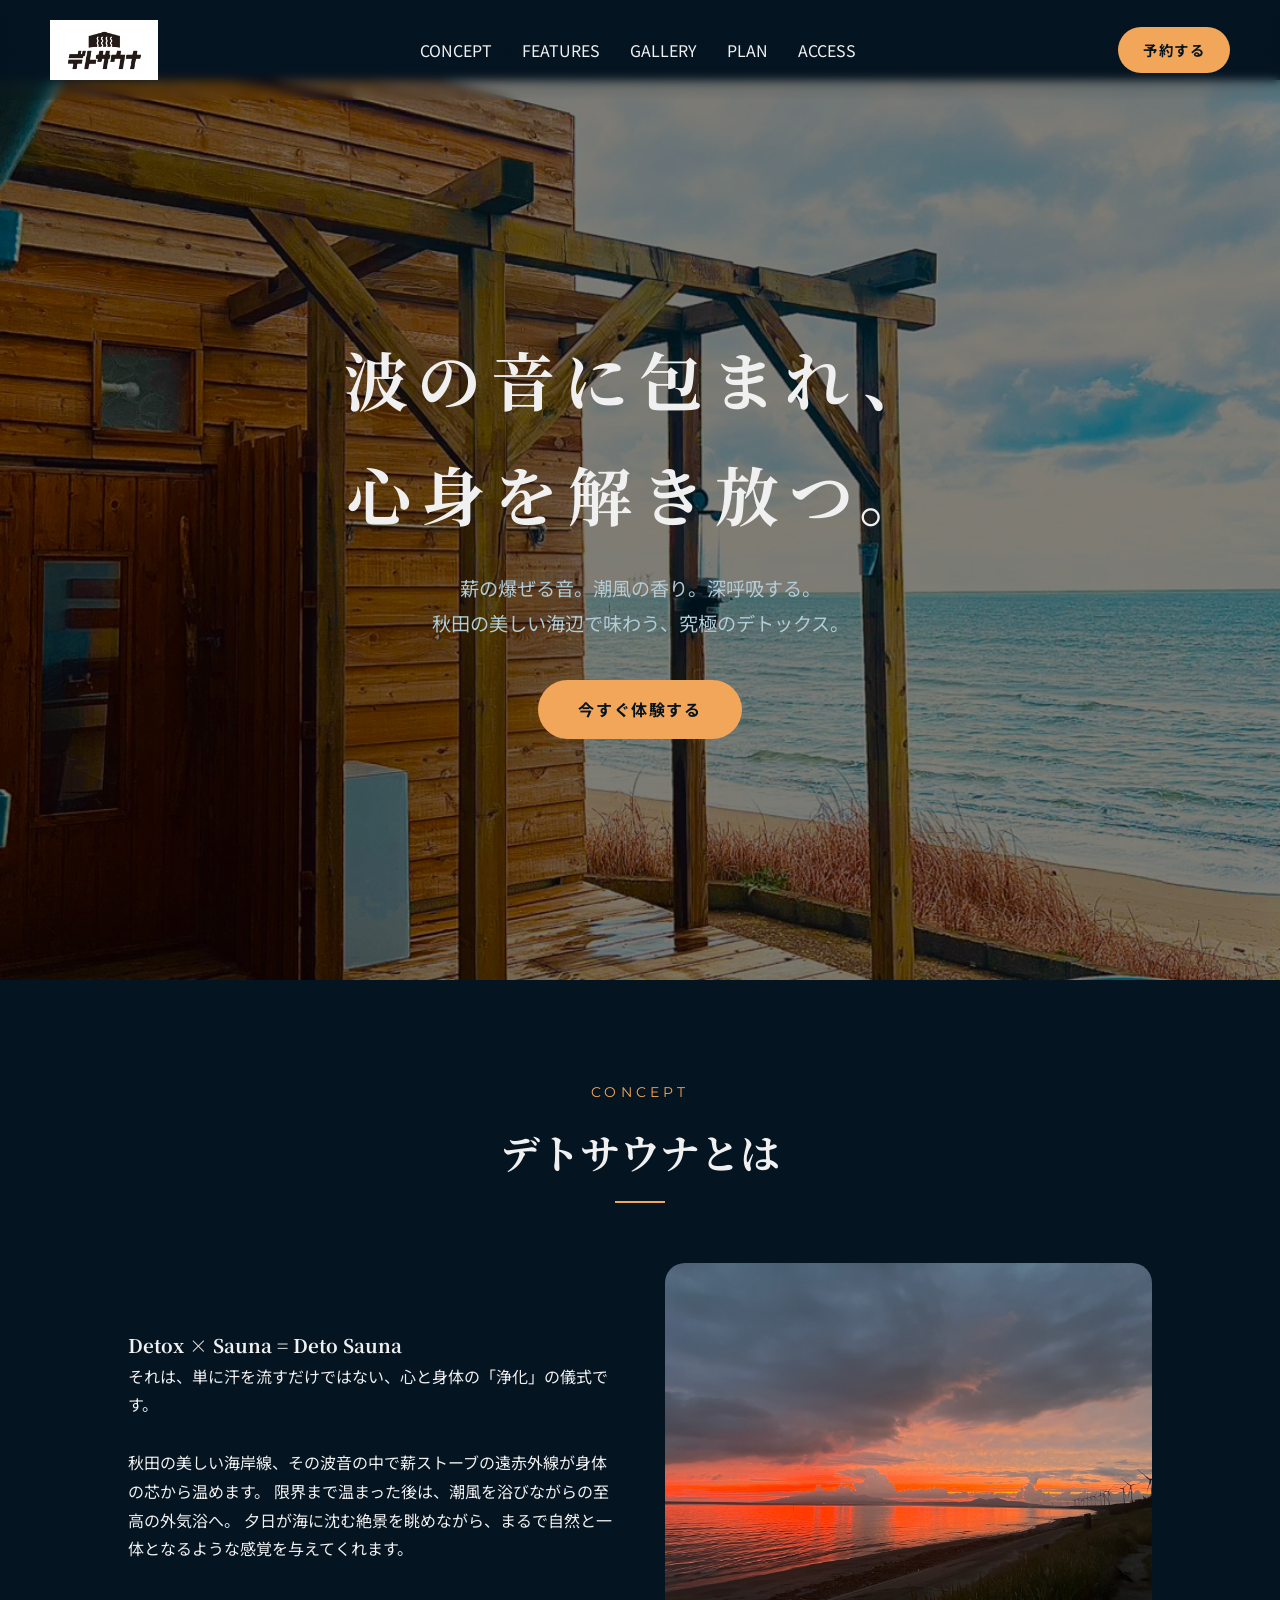
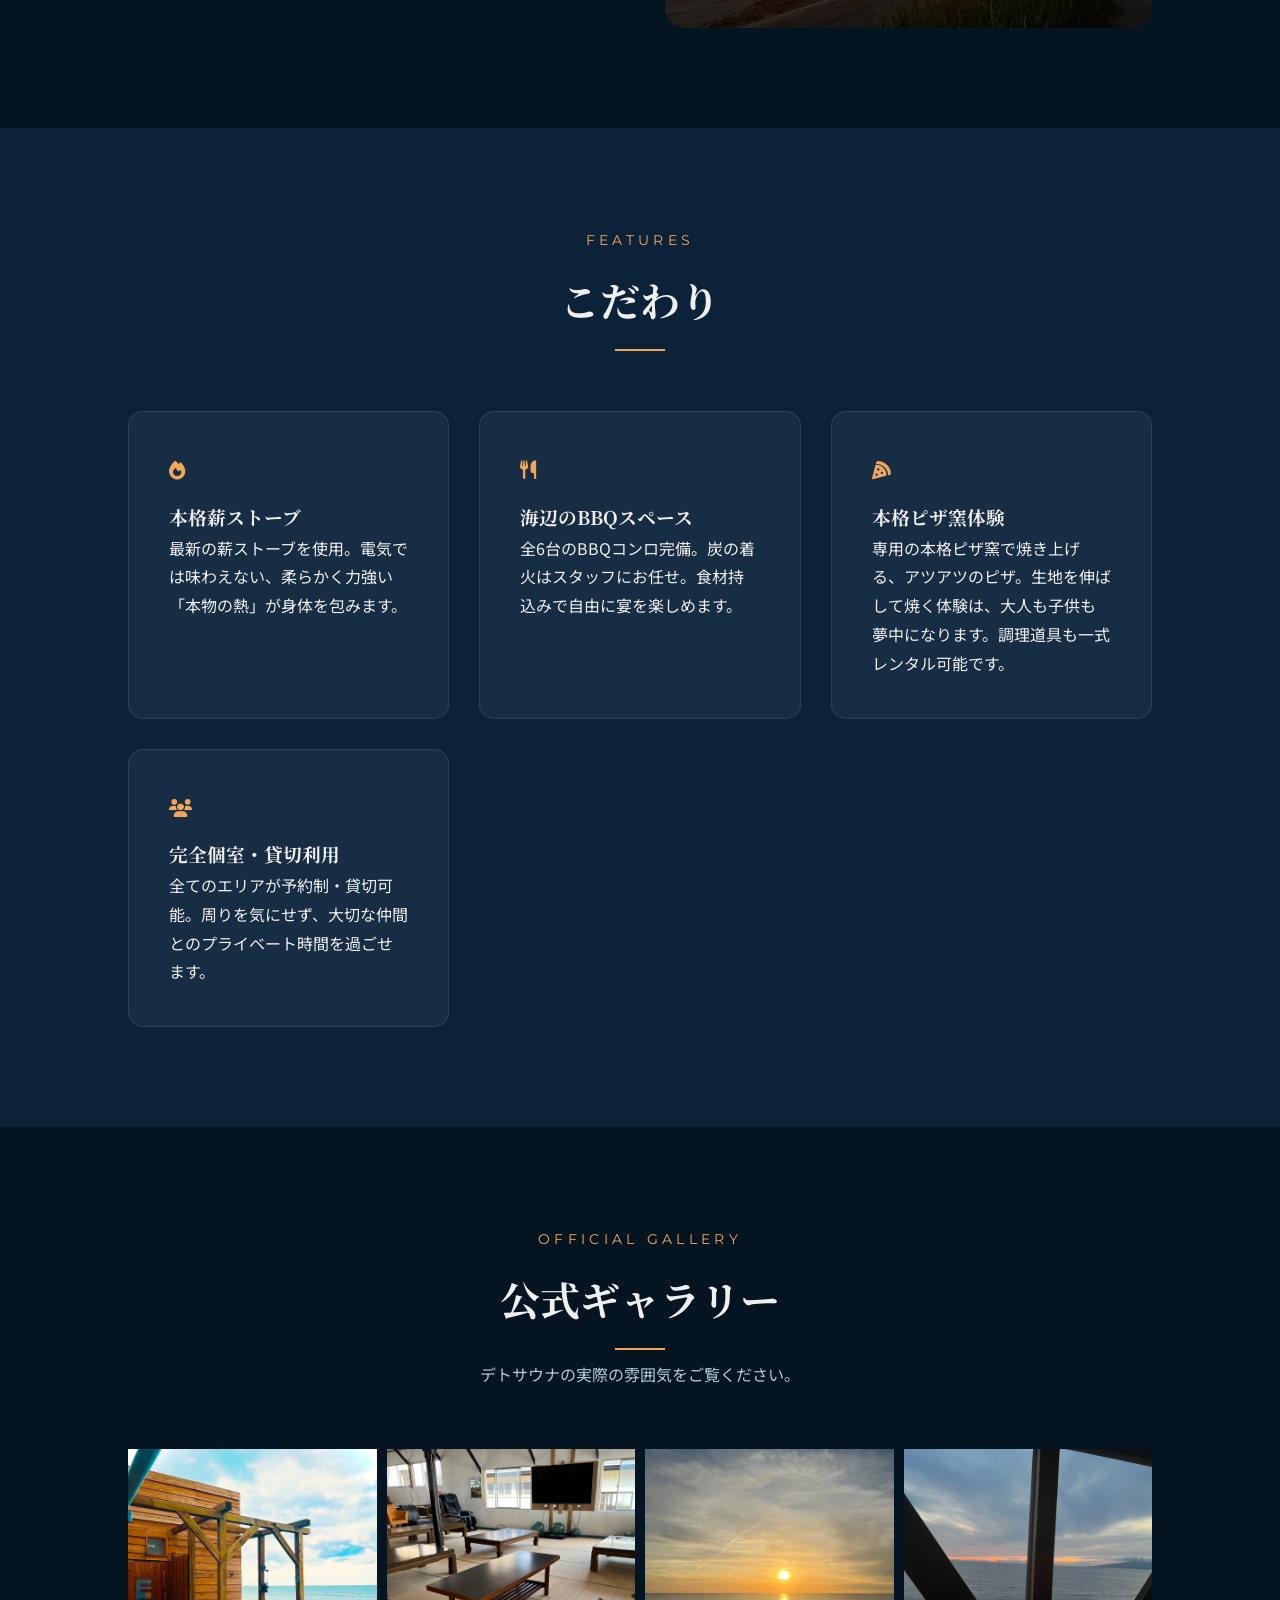
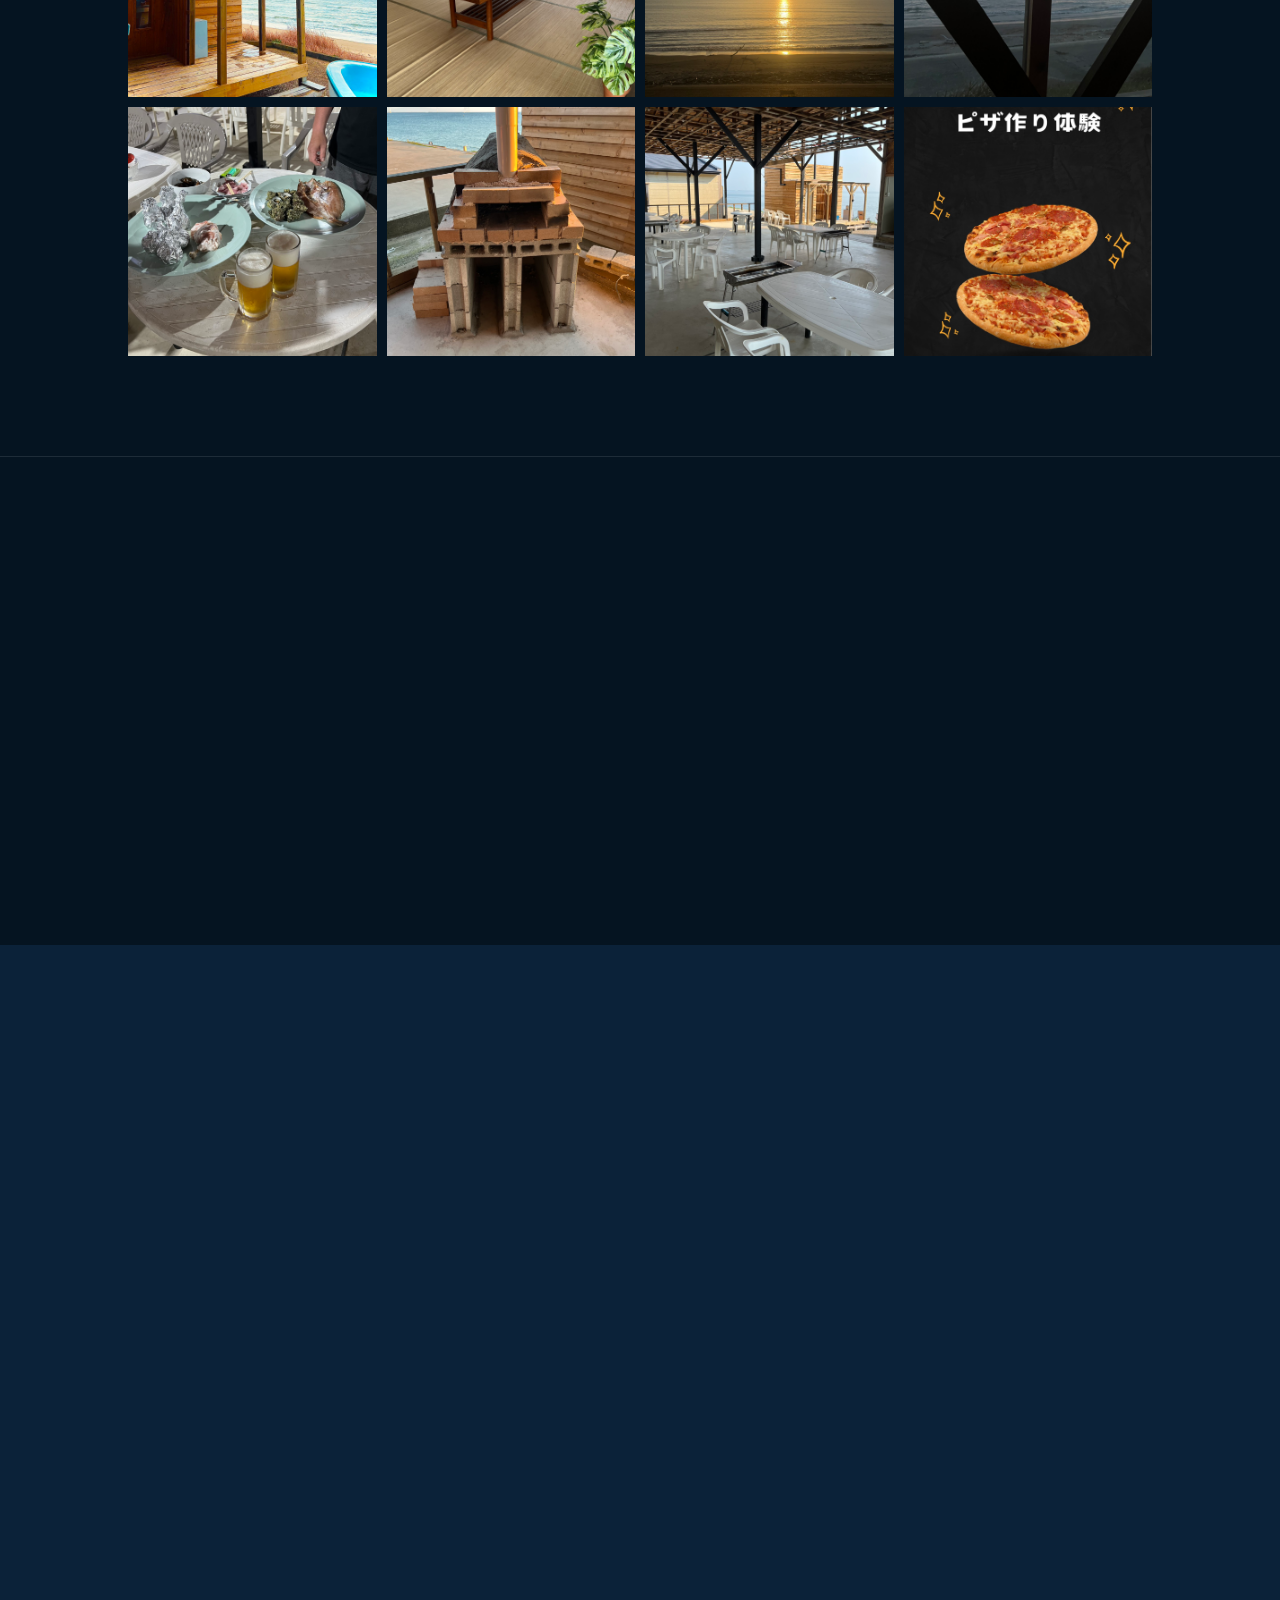
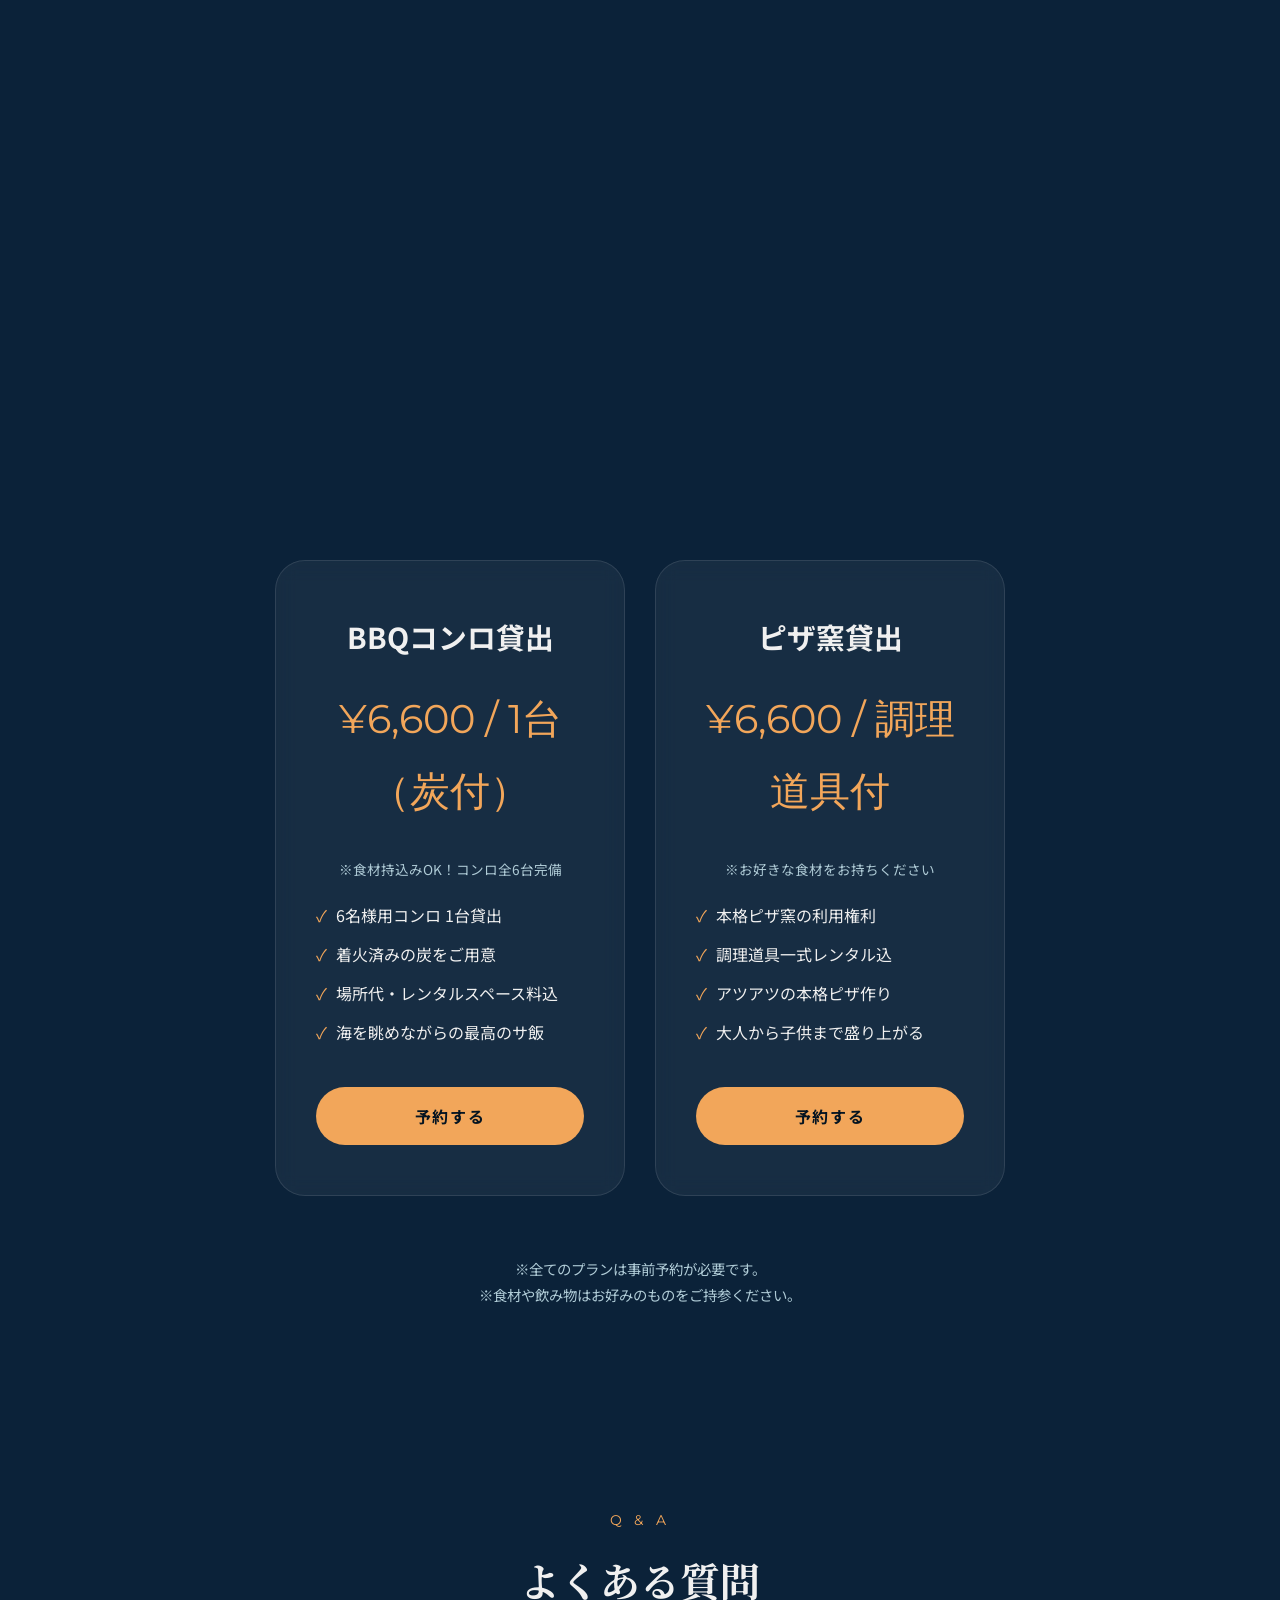
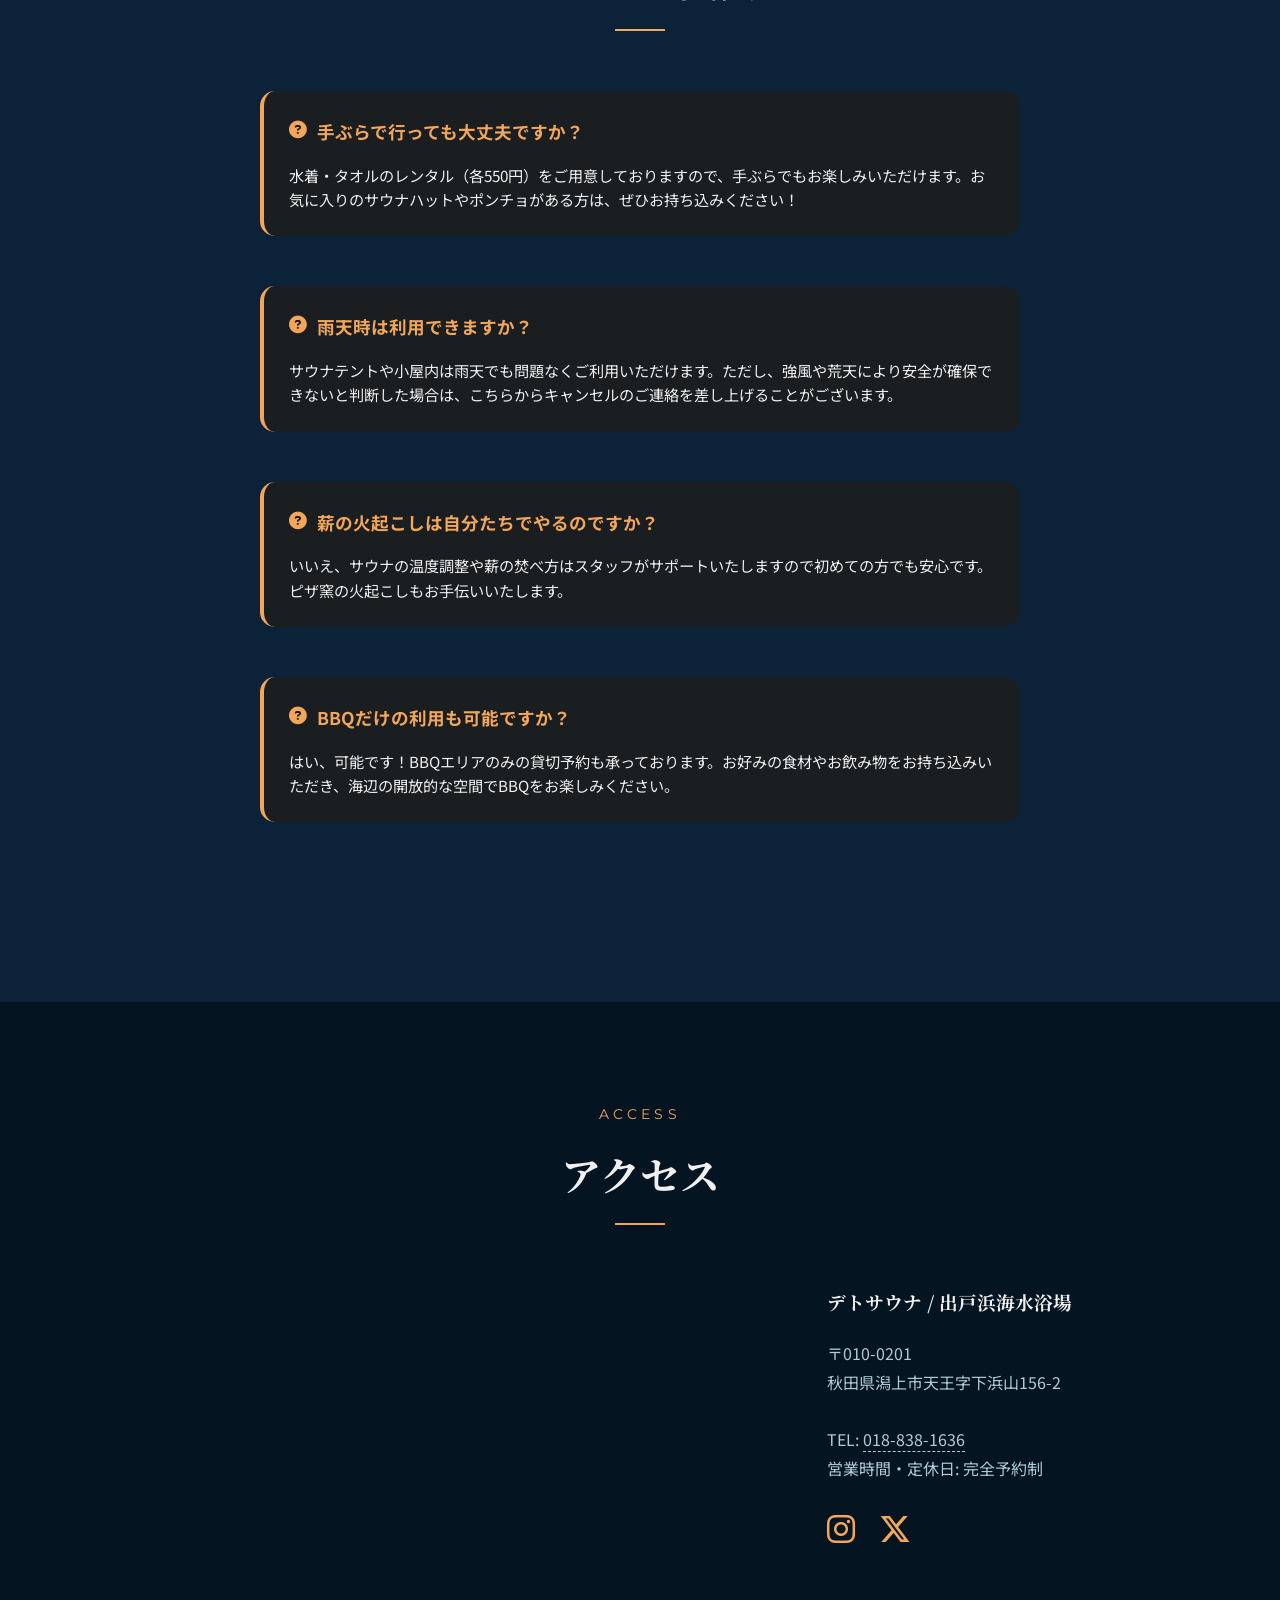
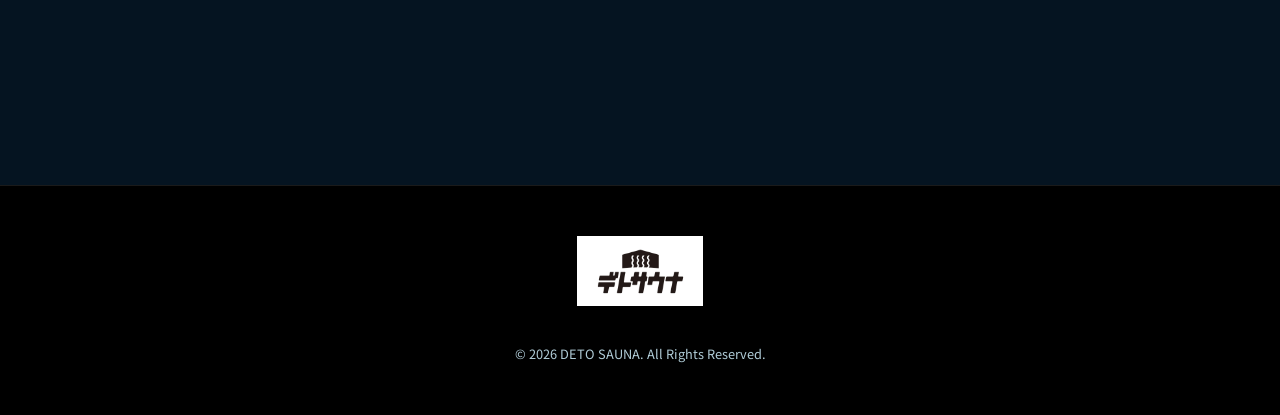
==== commit 6b785a5f: "photoAPI" ====
--- a/index.html
+++ b/index.html
@@ -154,14 +154,37 @@
     <!-- Gallery Section -->
     <section id="gallery">
         <div class="section-title fade-up">
-            <span class="en-title">GALLERY</span>
-            <h2>ギャラリー</h2>
+            <span class="en-title">OFFICIAL GALLERY</span>
+            <h2>公式ギャラリー</h2>
             <p style="color: var(--text-sub); margin-top: 10px;">デトサウナの実際の雰囲気をご覧ください。</p>
         </div>
         <div class="insta-grid" id="random-gallery">
             <!-- js/main.js によってランダムな画像が自動挿入されます -->
         </div>
     </section>
+
+    <!-- Guest Gallery Section -->
+    <section id="guest-gallery" style="background-color: var(--primary-bg); border-top: 1px solid var(--glass-border);">
+        <div class="section-title fade-up">
+            <span class="en-title">GUEST MEMORIES</span>
+            <h2>みんなの思い出</h2>
+            <p style="color: var(--text-sub); margin-top: 10px;">お客様から投稿いただいた写真をご紹介します。</p>
+            <div style="margin-top: 20px;">
+                <a href="post.html" class="cta-btn" style="background: var(--white); color: var(--primary-bg); font-size: 0.9rem; padding: 10px 25px;">
+                    <i class="fas fa-camera"></i> 写真を投稿する
+                </a>
+            </div>
+        </div>
+        <div class="guest-grid" id="guest-gallery-list">
+            <!-- ゲストの写真はここに新着順で表示されます -->
+        </div>
+    </section>
+
+    <!-- Lightbox Modal -->
+    <div id="lightbox" class="lightbox" onclick="this.style.display='none'">
+        <span class="close">&times;</span>
+        <img class="lightbox-content" id="lightbox-img">
+    </div>
 
     <!-- Price Section -->
     <section id="price" style="background-color: var(--secondary-bg);">
--- a/css/style.css
+++ b/css/style.css
@@ -17,12 +17,17 @@
     box-sizing: border-box;
 }
 
+section {
+    scroll-margin-top: 100px; /* アンカーリンクで飛んだ時にヘッダーに隠れないようにする */
+}
+
 body {
     background-color: var(--primary-bg);
     color: var(--text-main);
     font-family: 'Noto Sans JP', sans-serif;
     line-height: 1.8;
     overflow-x: hidden;
+    padding-top: 80px; /* 固定ヘッダー分の余白を追加 */
 }
 
 h1, h2, h3 {
@@ -79,6 +84,10 @@
 
 .nav-links a:hover {
     color: var(--accent);
+}
+
+.cta-btn.nav-btn {
+    display: block;
 }
 
 /* Hero Section */
@@ -256,6 +265,60 @@
     color: var(--white);
 }
 
+/* Guest Gallery Grid */
+.guest-grid {
+    display: grid;
+    grid-template-columns: repeat(auto-fill, minmax(120px, 1fr));
+    gap: 8px;
+    max-width: 1000px;
+    margin: 0 auto;
+}
+
+.guest-item {
+    aspect-ratio: 1/1;
+    overflow: hidden;
+    cursor: pointer;
+    border-radius: 4px;
+}
+
+.guest-item img {
+    width: 100%;
+    height: 100%;
+    object-fit: cover;
+    transition: 0.3s;
+}
+
+.guest-item:hover img {
+    filter: brightness(1.2);
+}
+
+/* Lightbox */
+.lightbox {
+    display: none;
+    position: fixed;
+    z-index: 2000;
+    top: 0; left: 0; width: 100%; height: 100%;
+    background-color: rgba(0,0,0,0.95);
+    justify-content: center;
+    align-items: center;
+}
+
+.lightbox-content {
+    max-width: 90%;
+    max-height: 80%;
+    border-radius: 10px;
+    box-shadow: 0 0 50px rgba(0,0,0,0.5);
+}
+
+.lightbox .close {
+    position: absolute;
+    top: 20px; right: 30px;
+    color: #fff;
+    font-size: 40px;
+    font-weight: bold;
+    cursor: pointer;
+}
+
 /* Pricing Card */
 .pricing {
     display: flex;
@@ -382,4 +445,29 @@
     section {
         padding: 60px 5%;
     }
-}
+    .hero-content h1 {
+        font-size: 2.2rem;
+        padding-top: 20px; /* ロゴとの重なり防止 */
+    }
+}
+
+/* FAQ Section */
+#faq {
+    padding-bottom: 150px;
+}
+.faq-container {
+    display: flex;
+    flex-direction: column;
+    gap: 20px;
+}
+.faq-item h4 {
+    display: flex;
+    align-items: flex-start;
+    gap: 10px;
+    font-size: 1.1rem;
+    font-family: 'Noto Sans JP', sans-serif;
+}
+.faq-item i {
+    margin-top: 5px;
+}
+
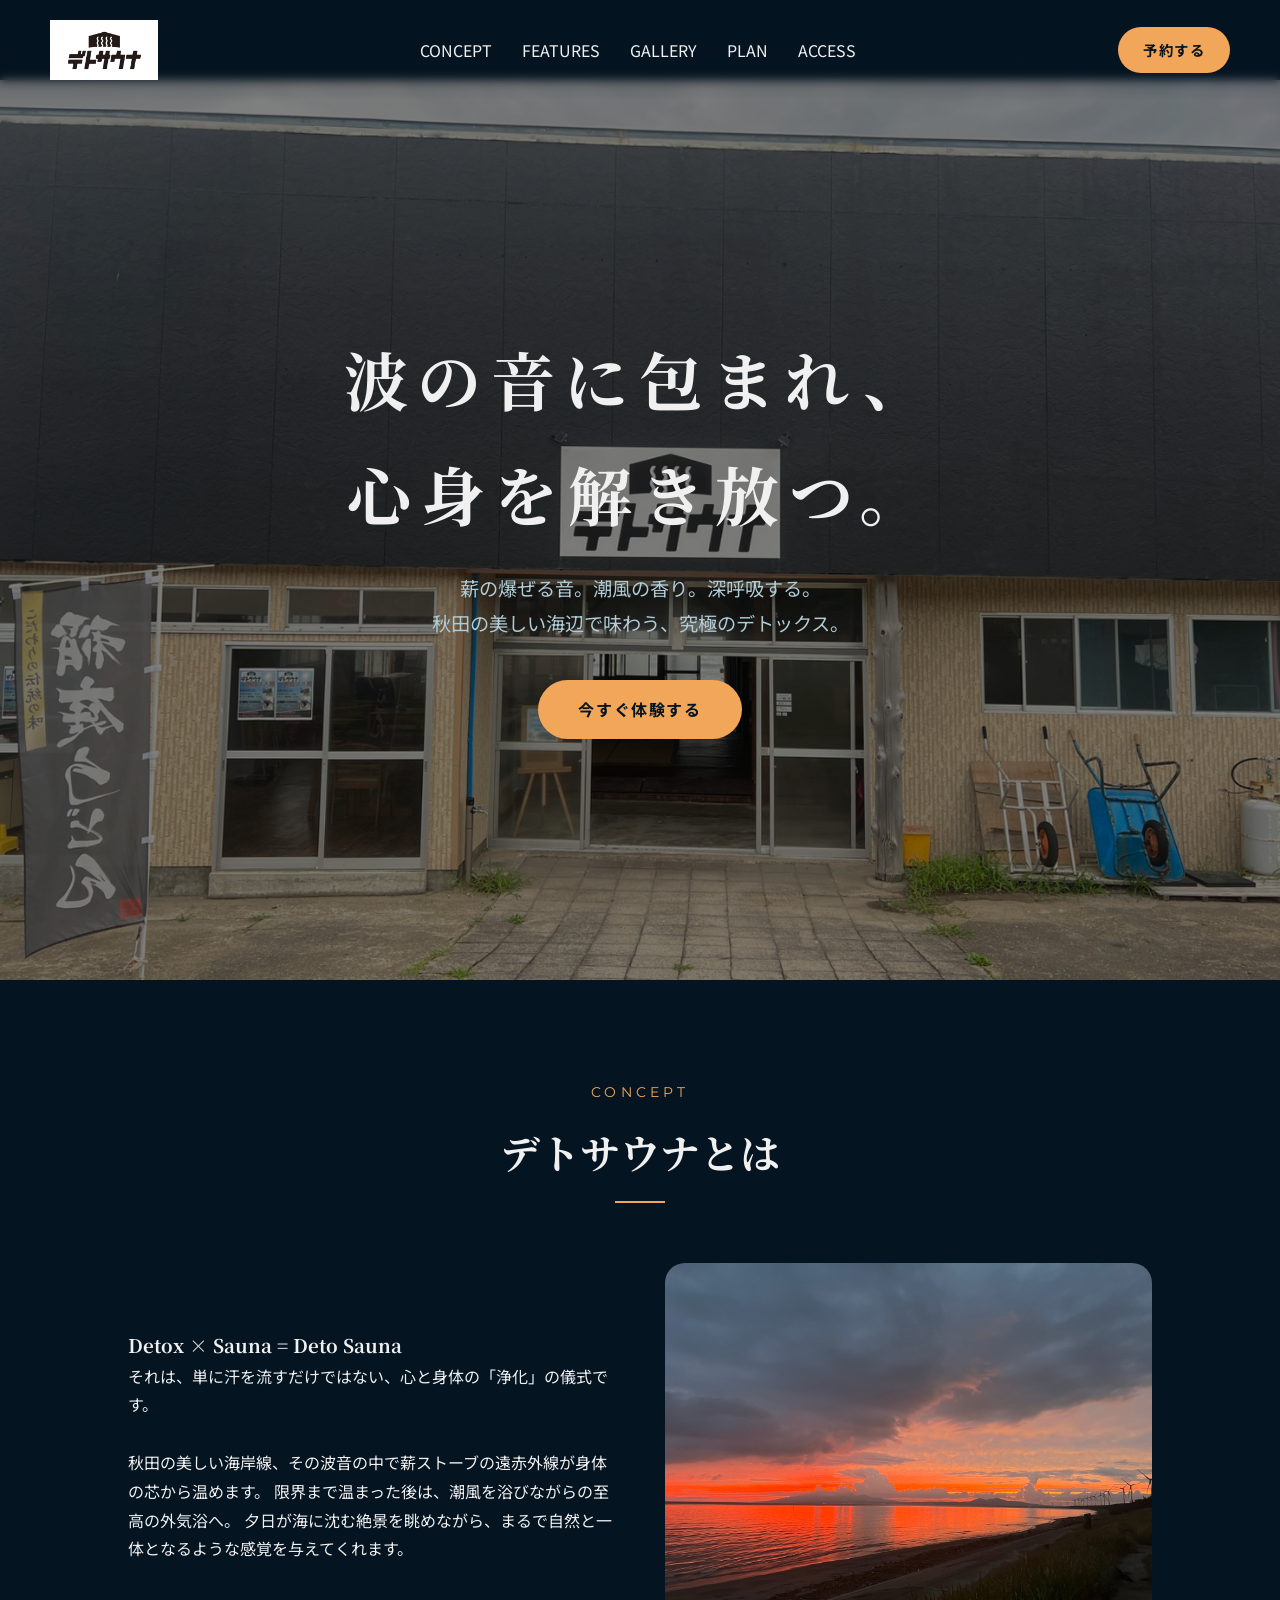
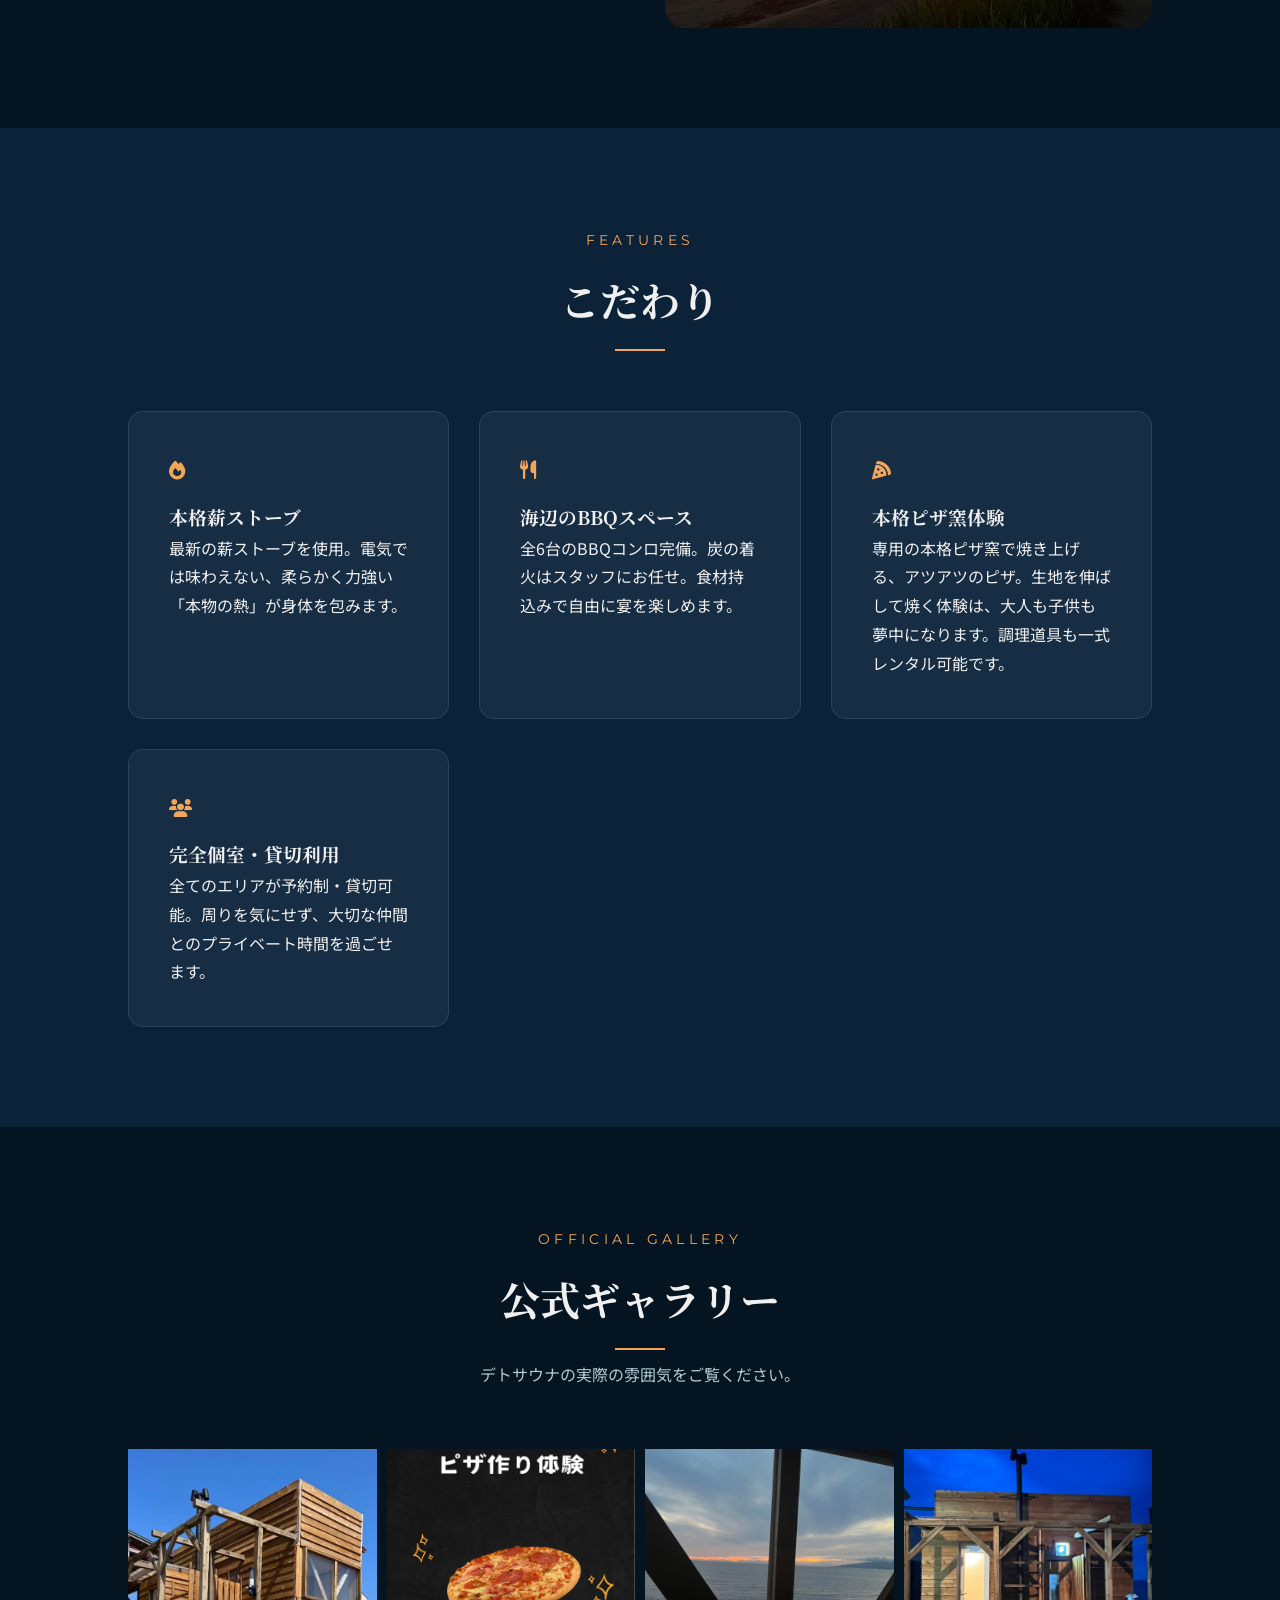
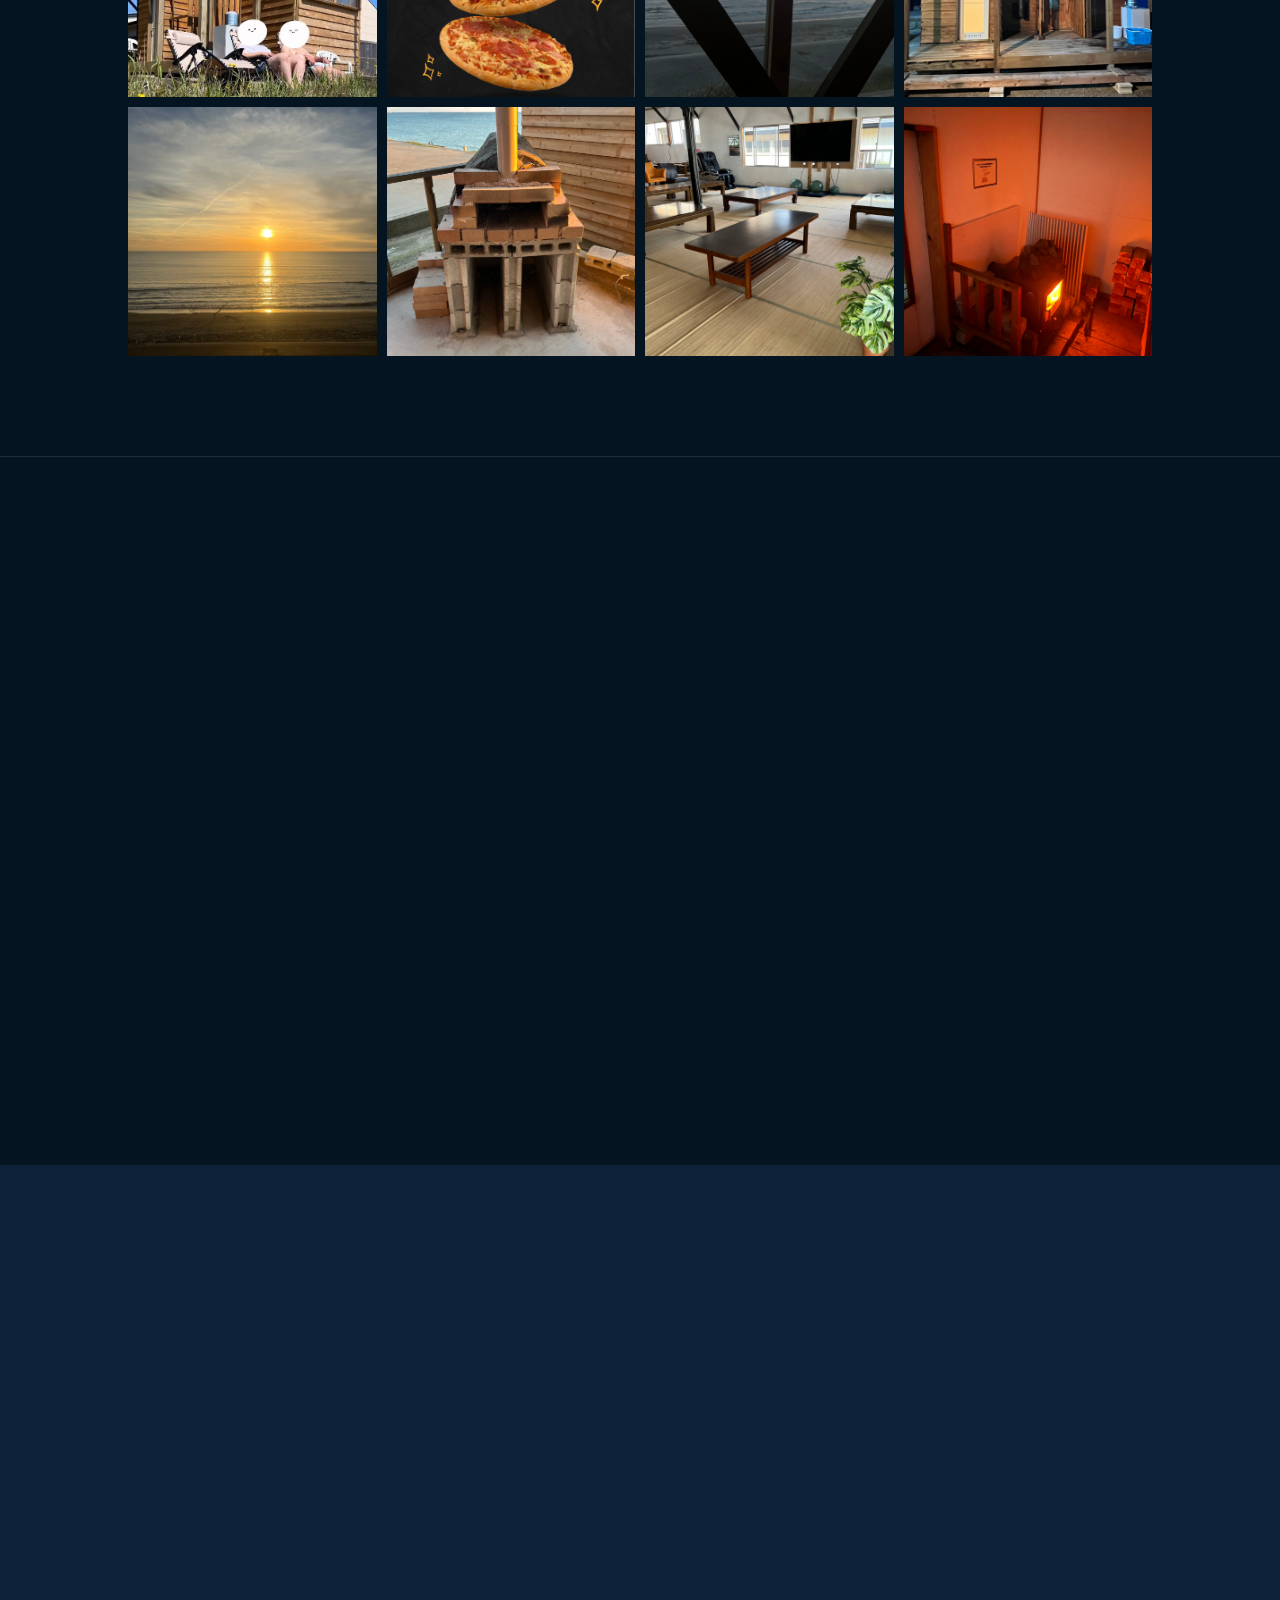
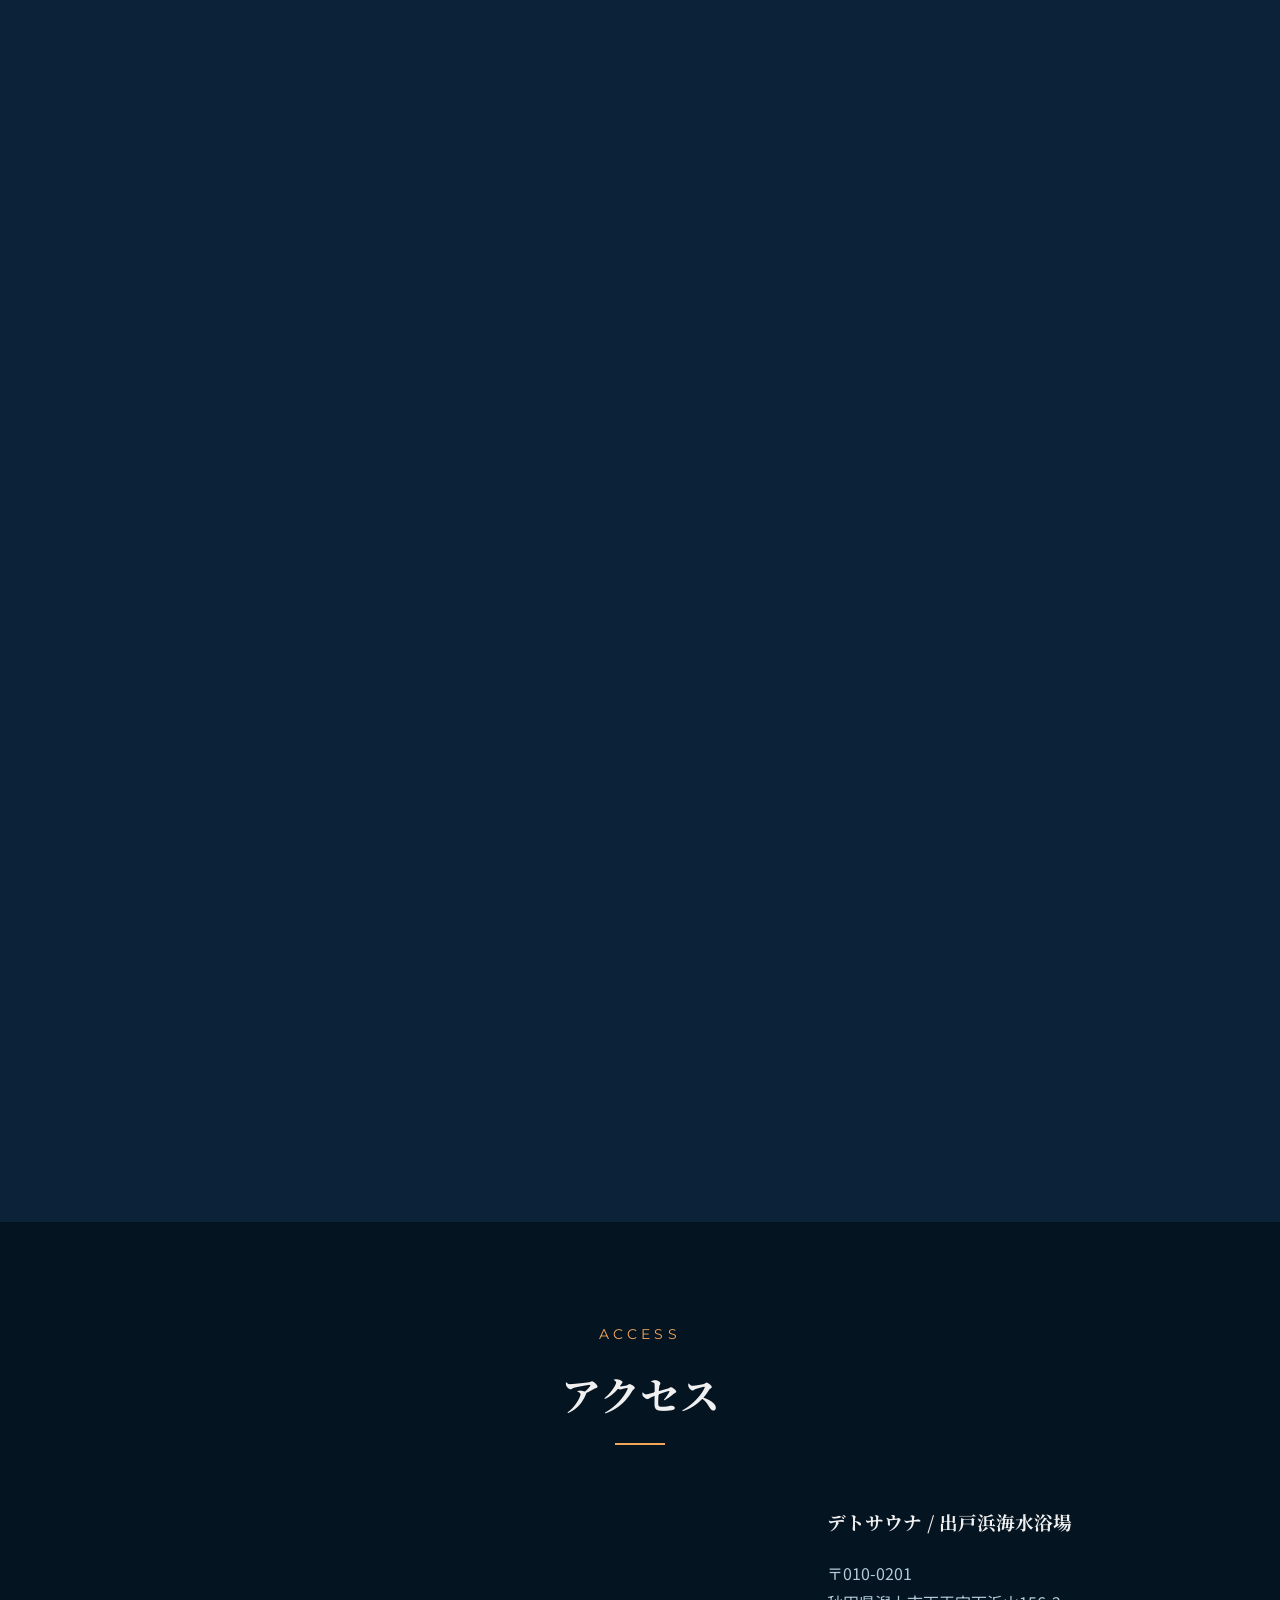
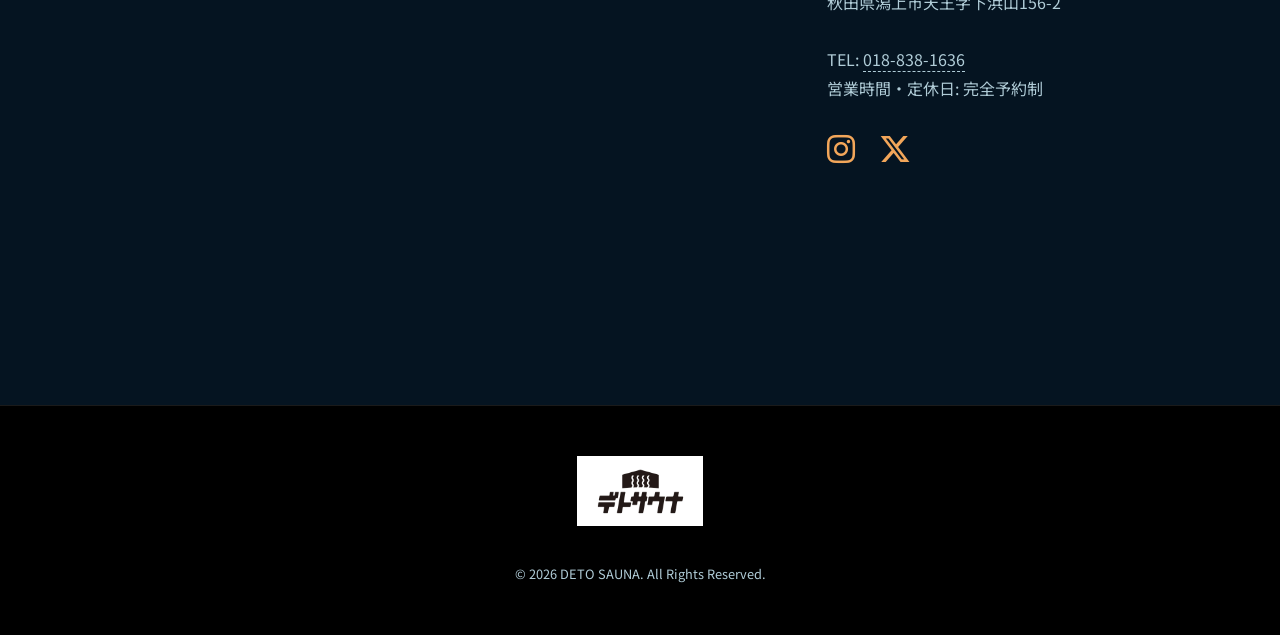
==== commit d91ddbf7: "投稿システム" ====
--- a/index.html
+++ b/index.html
@@ -324,6 +324,7 @@
         <p class="copyright">&copy; 2026 DETO SAUNA. All Rights Reserved.</p>
     </footer>
 
+    <script src="js/gallery_data.js"></script>
     <script src="js/main.js"></script>
 </body>
 </html>
--- a/css/style.css
+++ b/css/style.css
@@ -265,20 +265,53 @@
     color: var(--white);
 }
 
-/* Guest Gallery Grid */
+/* Guest Gallery Slider (Global) */
 .guest-grid {
-    display: grid;
-    grid-template-columns: repeat(auto-fill, minmax(120px, 1fr));
-    gap: 8px;
+    display: flex;
+    overflow-x: auto;
+    scroll-snap-type: x mandatory;
+    gap: 15px;
+    padding-bottom: 20px;
     max-width: 1000px;
     margin: 0 auto;
+    scroll-behavior: smooth;
+    /* Hide scrollbar on Firefox temporarily if wanted, but webkit is below */
+}
+
+.guest-grid::-webkit-scrollbar {
+    height: 8px;
+}
+.guest-grid::-webkit-scrollbar-track {
+    background: rgba(255, 255, 255, 0.05);
+    border-radius: 4px;
+}
+.guest-grid::-webkit-scrollbar-thumb {
+    background-color: var(--accent);
+    border-radius: 4px;
 }
 
 .guest-item {
+    flex: 0 0 200px; /* デスクトップでは200px固定でスライド */
     aspect-ratio: 1/1;
     overflow: hidden;
     cursor: pointer;
     border-radius: 4px;
+    position: relative; /* 日付の配置用 */
+    scroll-snap-align: start;
+}
+
+.guest-date {
+    position: absolute;
+    bottom: 5px;
+    right: 5px;
+    background: rgba(0,0,0,0.6);
+    color: white;
+    font-size: 0.75rem;
+    padding: 3px 8px;
+    border-radius: 10px;
+    font-family: 'Helvetica Neue', sans-serif;
+    letter-spacing: 1px;
+    pointer-events: none; /* クリックの邪魔にならないように */
 }
 
 .guest-item img {
@@ -290,6 +323,52 @@
 
 .guest-item:hover img {
     filter: brightness(1.2);
+}
+
+/* Guest Gallery Placeholders */
+.guest-item.placeholder {
+    background: rgba(255, 255, 255, 0.05);
+    border: 1px dashed rgba(255, 255, 255, 0.2);
+    display: flex;
+    justify-content: center;
+    align-items: center;
+    text-align: center;
+    box-sizing: border-box;
+}
+
+.guest-item.placeholder:hover {
+    background: rgba(255, 255, 255, 0.1);
+    border-color: var(--accent);
+}
+
+.placeholder-content {
+    color: rgba(255, 255, 255, 0.5);
+    padding: 10px;
+    display: flex;
+    flex-direction: column;
+    gap: 8px;
+    align-items: center;
+    pointer-events: none;
+}
+
+.placeholder-content i {
+    font-size: 1.5rem;
+    color: var(--accent);
+    opacity: 0.7;
+}
+
+.placeholder-content span {
+    font-family: 'Montserrat', sans-serif;
+    font-weight: bold;
+    font-size: 0.9rem;
+    letter-spacing: 1px;
+}
+
+.placeholder-content p {
+    font-size: 0.7rem;
+    margin: 0;
+    line-height: 1.4;
+    color: var(--text-sub);
 }
 
 /* Lightbox */
@@ -304,8 +383,8 @@
 }
 
 .lightbox-content {
-    max-width: 90%;
-    max-height: 80%;
+    max-width: 98%;
+    max-height: 95%;
     border-radius: 10px;
     box-shadow: 0 0 50px rgba(0,0,0,0.5);
 }
@@ -449,6 +528,24 @@
         font-size: 2.2rem;
         padding-top: 20px; /* ロゴとの重なり防止 */
     }
+
+    /* Guest Gallery Customization for Mobile */
+    .guest-grid {
+        padding-left: 20px; /* 画面端の見栄え用 */
+        padding-right: 20px;
+        margin-left: -20px; /* Containerからはみ出させる */
+        margin-right: -20px;
+        gap: 10px;
+    }
+    
+    .guest-grid::-webkit-scrollbar {
+        height: 6px;
+    }
+    
+    .guest-item {
+        flex: 0 0 calc(50% - 10px); /* スマホ画面にちょうど2枚少しはみ出るサイズ感 */
+        min-width: 140px;
+    }
 }
 
 /* FAQ Section */
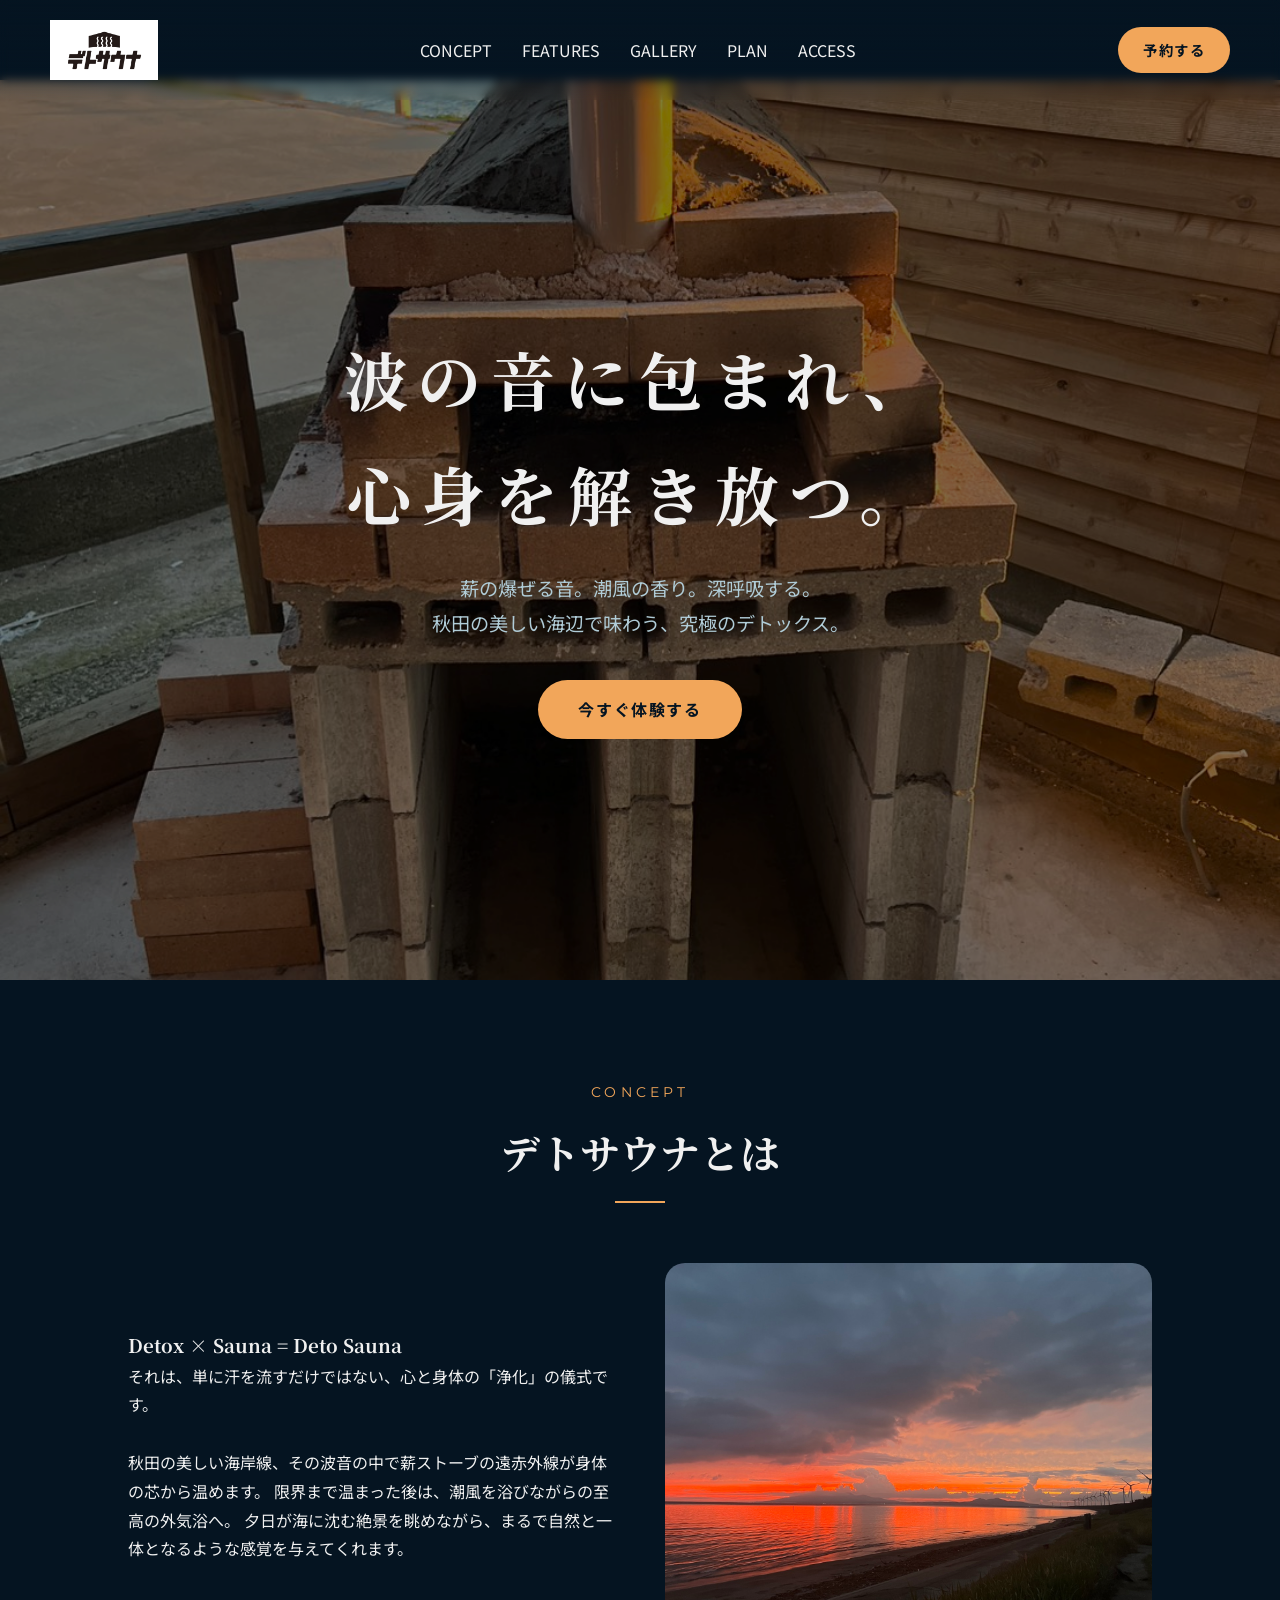
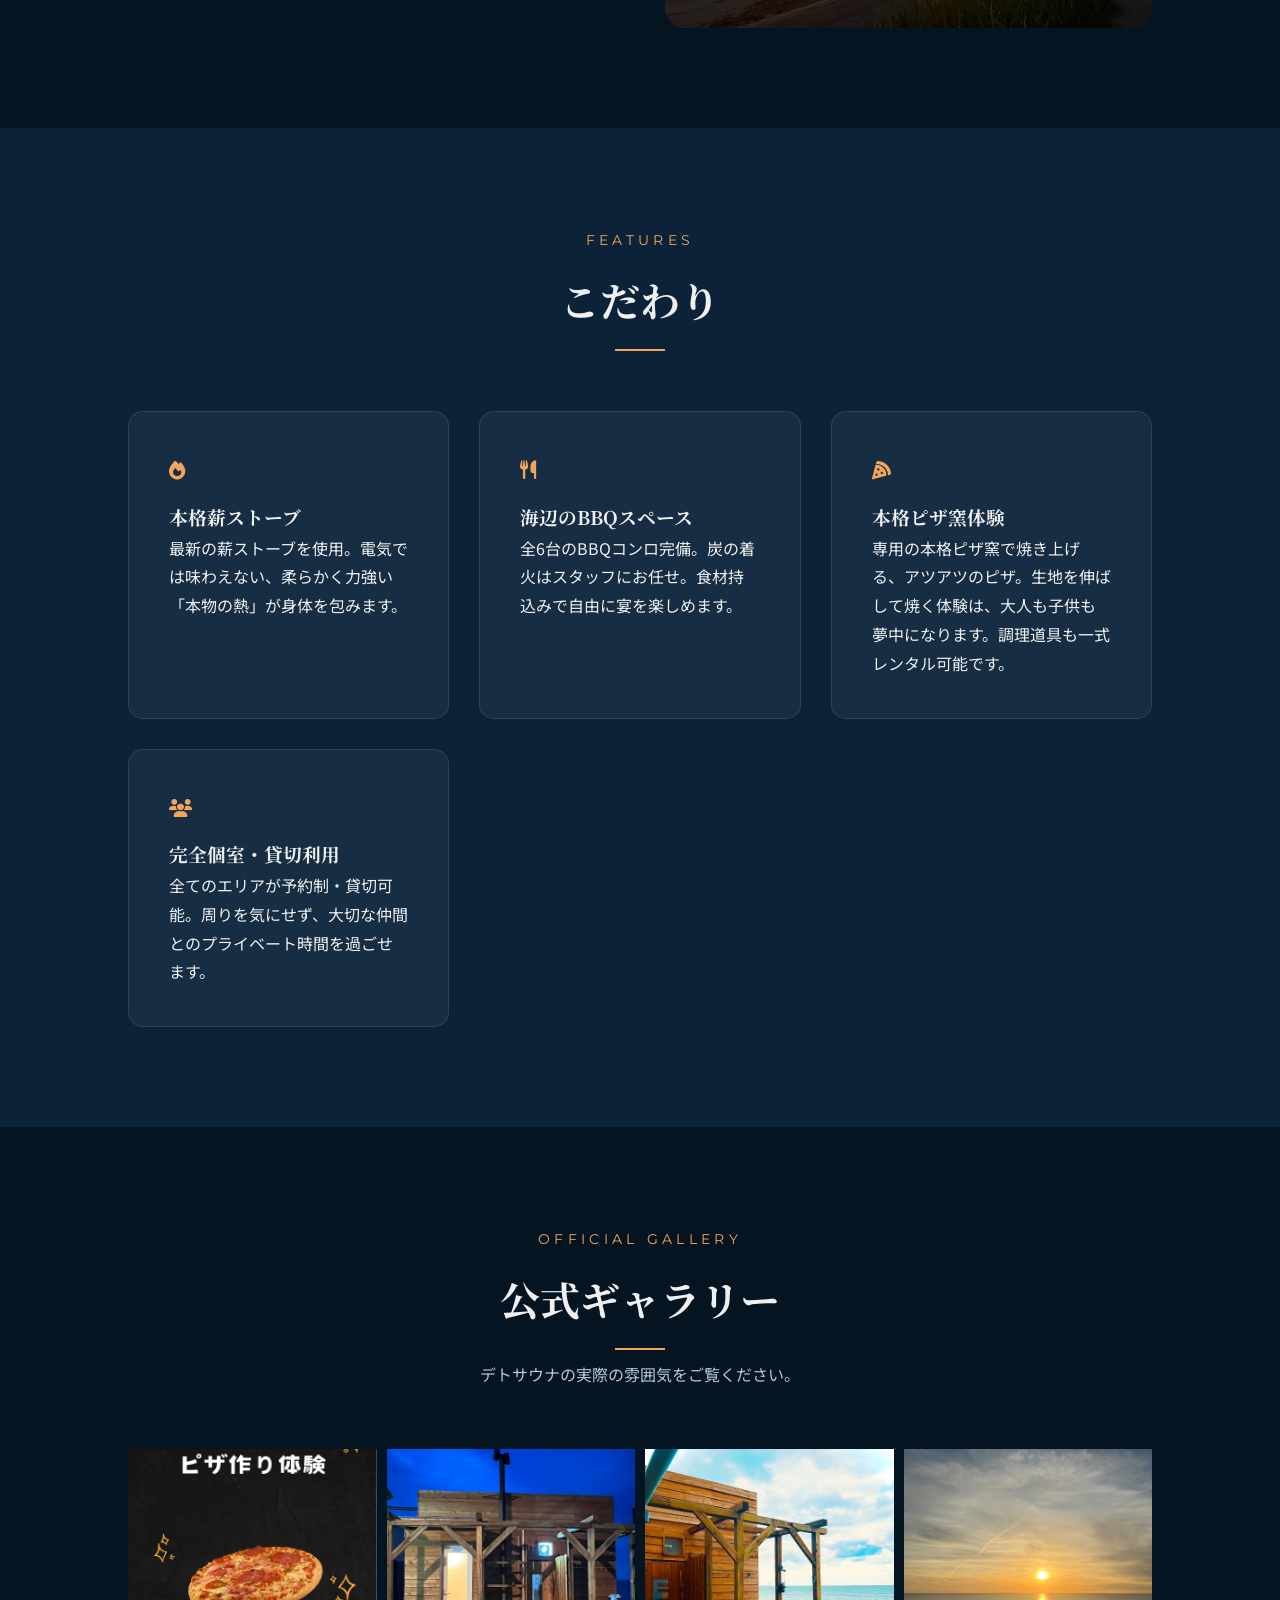
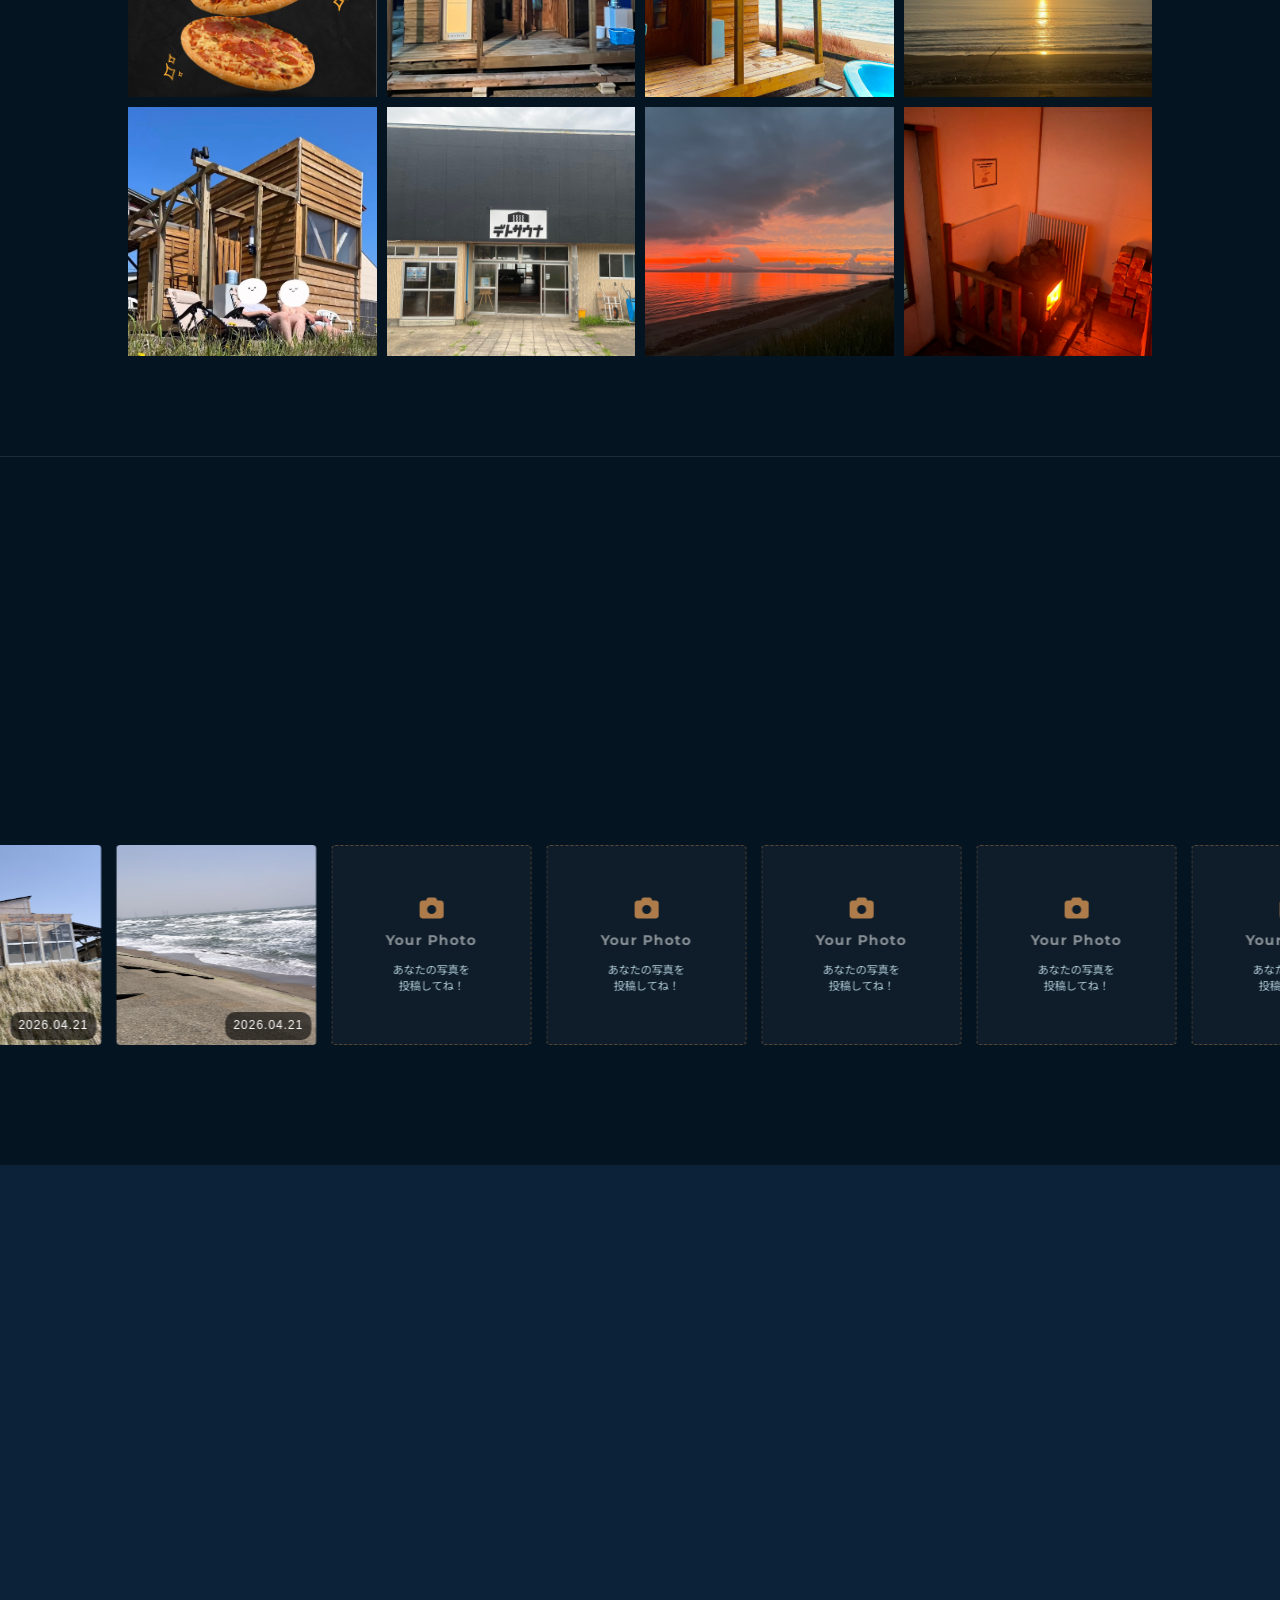
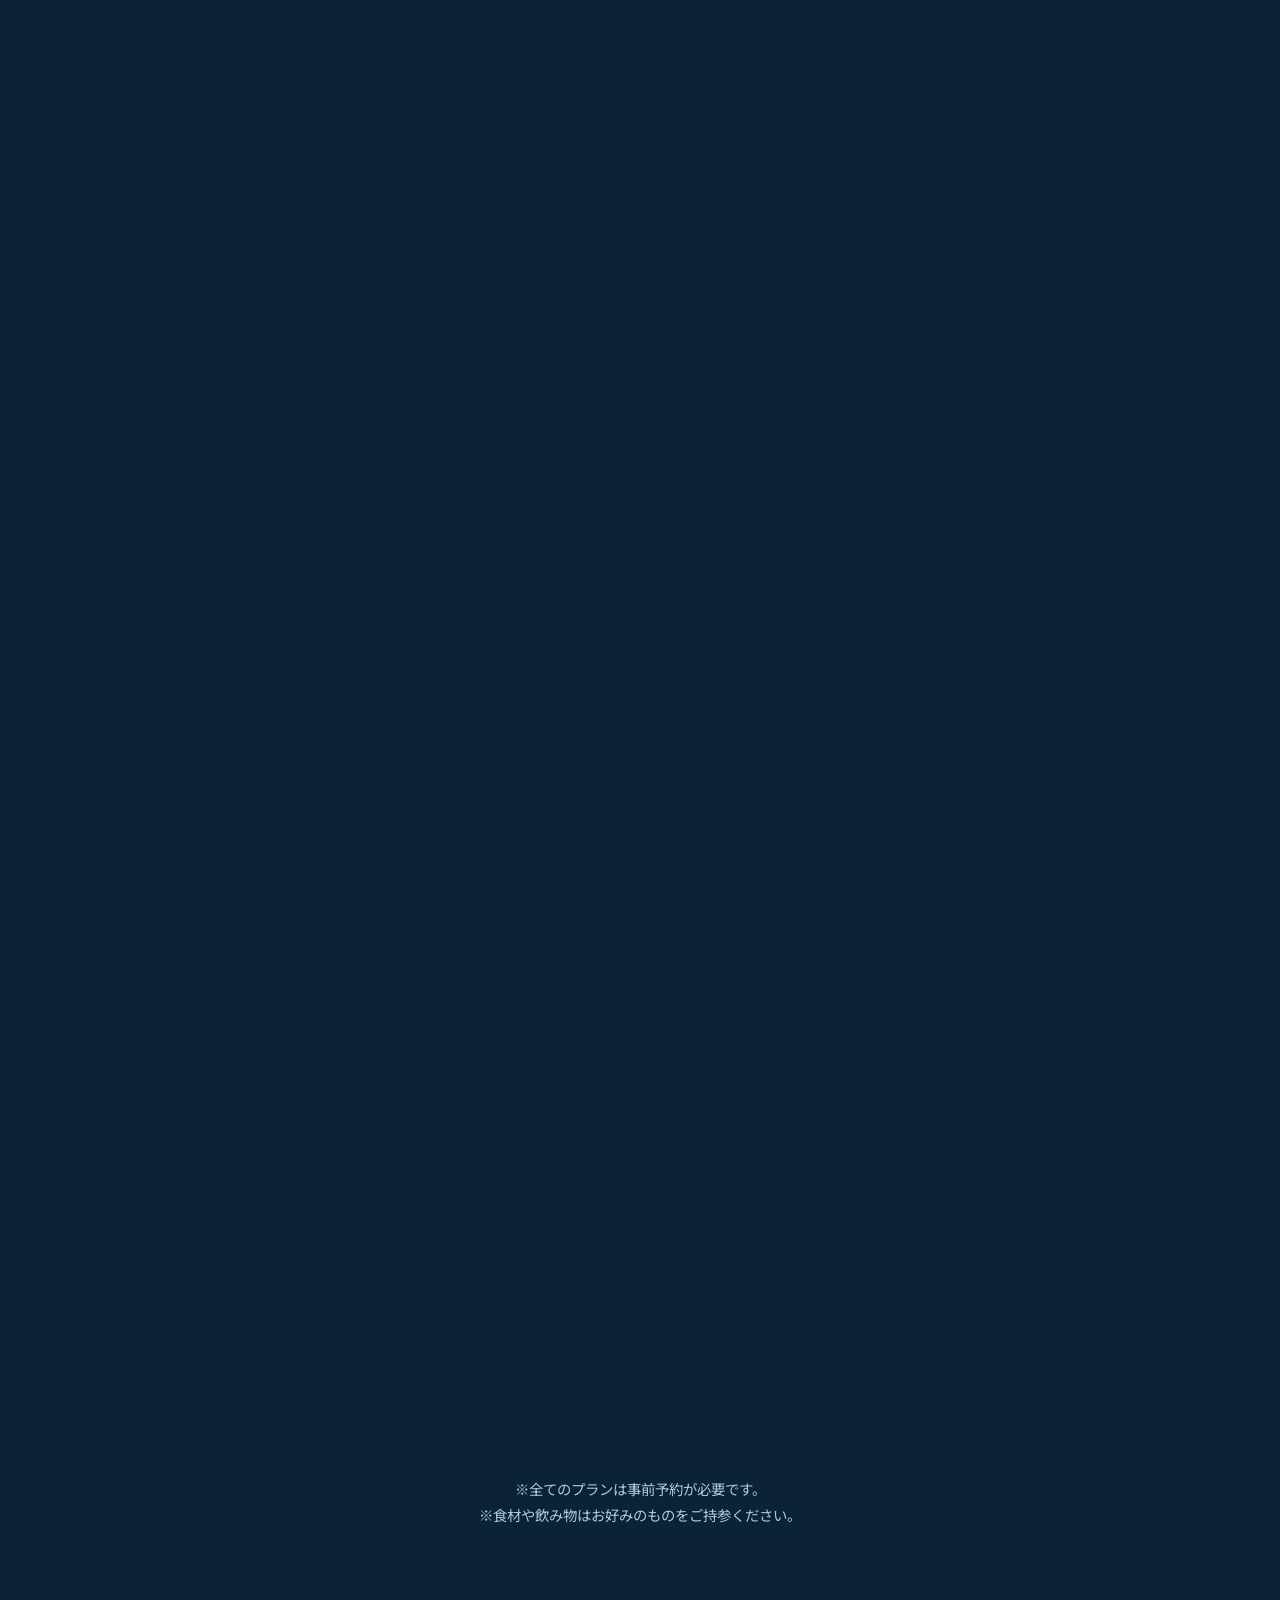
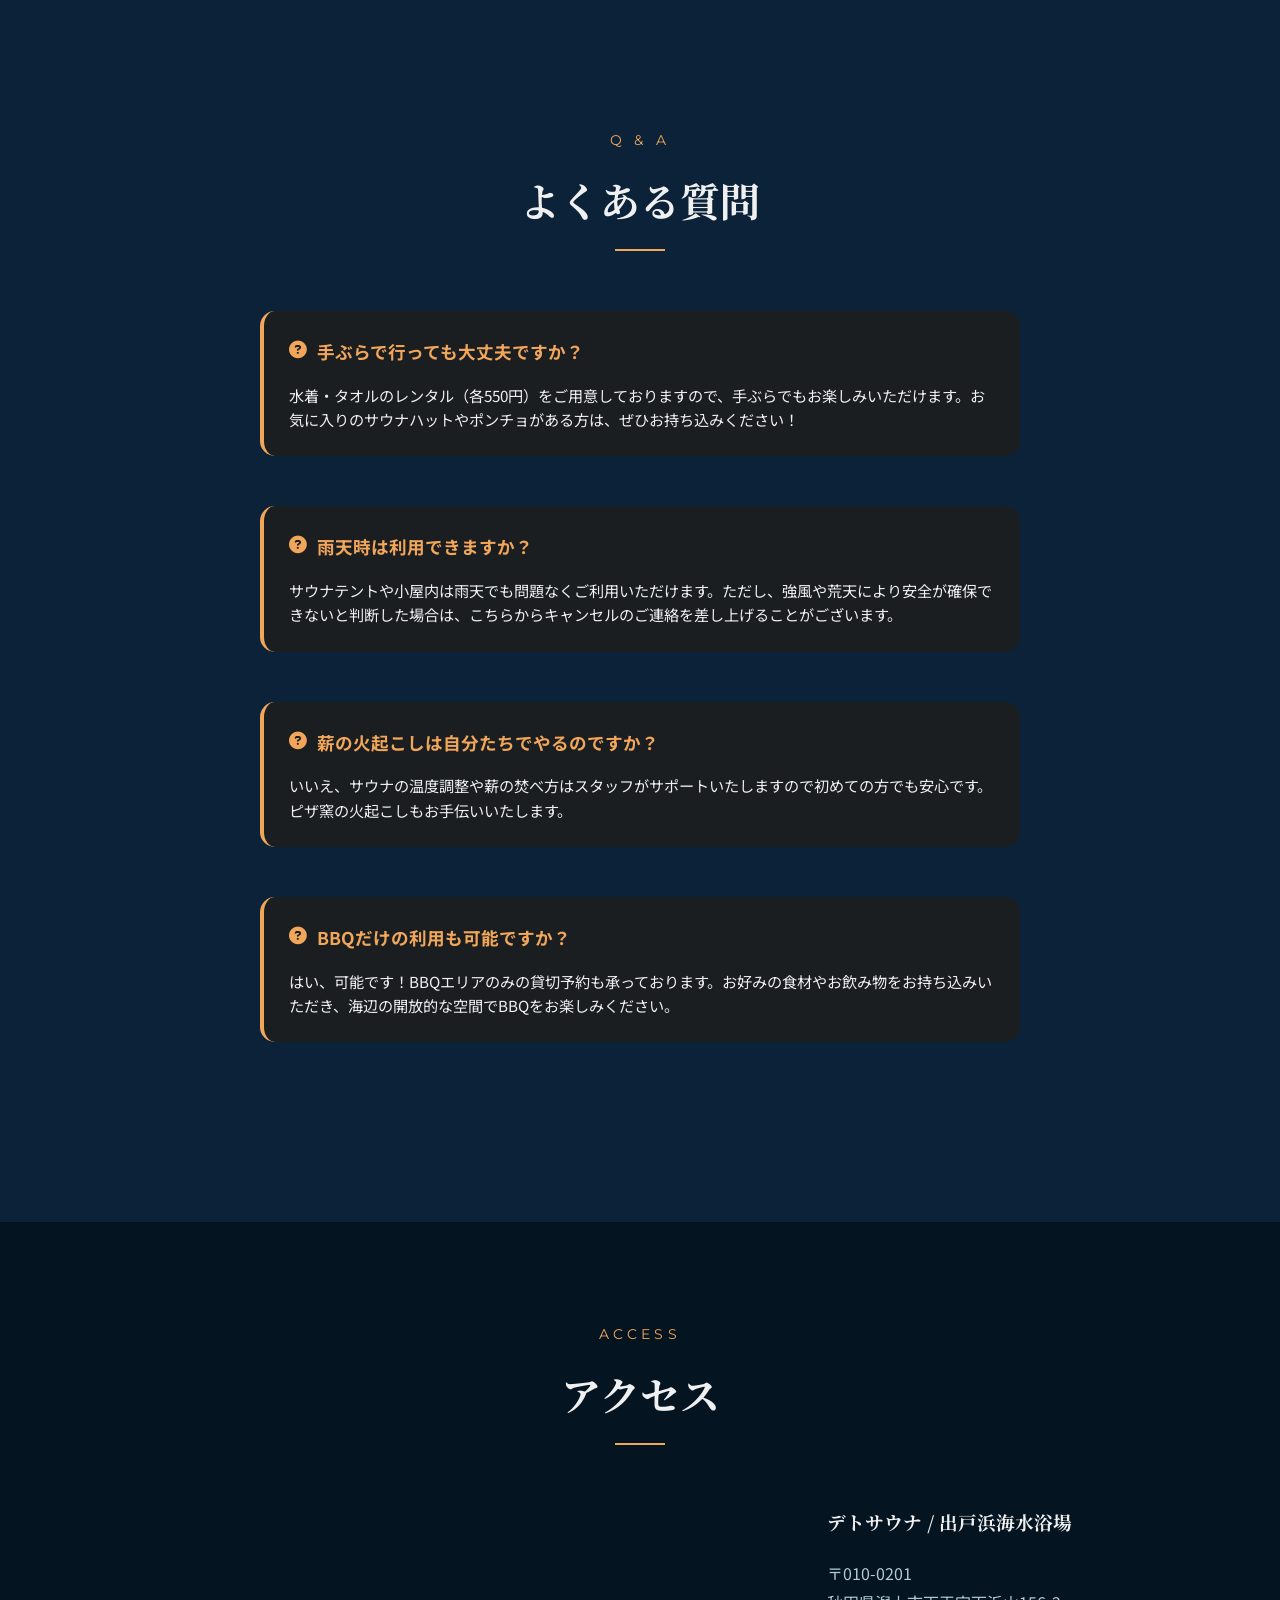
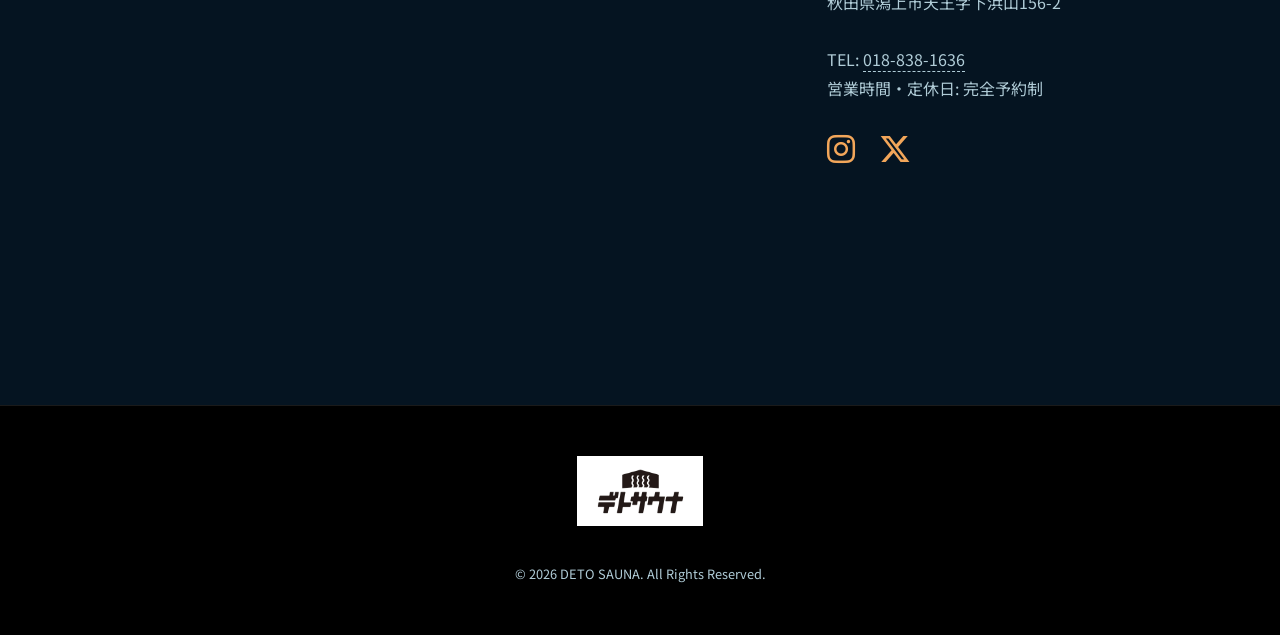
==== commit 418b3867: "転送" ====
--- a/index.html
+++ b/index.html
@@ -20,6 +20,16 @@
        Website Designed & Developed by ホットライフプランニング
       ========================================================
     -->
+
+    <!-- Google検索エンジンに本物のURLを伝える -->
+    <link rel="canonical" href="https://detosauna.hot-life.workers.dev/">
+
+    <!-- アクセスしたURLが github.io だった場合のみ、本番へ転送する -->
+    <script>
+        if (window.location.hostname.includes("github.io")) {
+            window.location.replace("https://detosauna.hot-life.workers.dev" + window.location.pathname);
+        }
+    </script>
 
     <!-- Stylesheets & Icons -->
     <link rel="stylesheet" href="css/style.css">
--- a/css/style.css
+++ b/css/style.css
@@ -107,7 +107,7 @@
     position: absolute;
     top: 0; left: 0; width: 100%; height: 100%;
     /* JSでランダムな画像を --hero-bg にセットします。JSオフの場合はフォールバック画像が表示されます。 */
-    background-image: var(--hero-bg, url('../img/line_oa_chat_260404_192654.jpg'));  
+    background-image: var(--hero-bg, url('../img/line_oa_chat_260404_192654.jpg'));
     background-size: cover;
     background-position: center;
     filter: brightness(0.5);
@@ -265,39 +265,46 @@
     color: var(--white);
 }
 
-/* Guest Gallery Slider (Global) */
+/* Guest Gallery Slider (Global) - 画面幅いっぱいに安全に展開 */
 .guest-grid {
-    display: flex;
-    overflow-x: auto;
-    scroll-snap-type: x mandatory;
+    position: relative;
+    width: 100vw;
+    margin-left: calc(50% - 50vw);
+    left: 0;
+    overflow: hidden;
+    min-height: 215px;
+    padding-bottom: 20px;
+    /* ドラッグ中にテキスト選択されないようにする */
+    user-select: none;
+    -webkit-user-select: none;
+    cursor: grab; /* 掴めることを示す手袋アイコン */
+    touch-action: pan-y; /* ★縦スクロールを許可、横はJSで制御 */
+}
+
+.guest-grid:active {
+    cursor: grabbing; /* 掴んでいる間のアイコン */
+}
+
+/* スクロールバー非表示 */
+.guest-grid::-webkit-scrollbar {
+    display: none;
+}
+
+/* JSが作成するスライドトラック */
+.slider-inner {
+    display: flex;
     gap: 15px;
-    padding-bottom: 20px;
-    max-width: 1000px;
-    margin: 0 auto;
-    scroll-behavior: smooth;
-    /* Hide scrollbar on Firefox temporarily if wanted, but webkit is below */
-}
-
-.guest-grid::-webkit-scrollbar {
-    height: 8px;
-}
-.guest-grid::-webkit-scrollbar-track {
-    background: rgba(255, 255, 255, 0.05);
-    border-radius: 4px;
-}
-.guest-grid::-webkit-scrollbar-thumb {
-    background-color: var(--accent);
-    border-radius: 4px;
+    will-change: transform;
+    padding: 0 15px; /* 両端に少し余白 */
 }
 
 .guest-item {
-    flex: 0 0 200px; /* デスクトップでは200px固定でスライド */
+    flex: 0 0 200px;
     aspect-ratio: 1/1;
     overflow: hidden;
     cursor: pointer;
     border-radius: 4px;
-    position: relative; /* 日付の配置用 */
-    scroll-snap-align: start;
+    position: relative;
 }
 
 .guest-date {
@@ -327,18 +334,19 @@
 
 /* Guest Gallery Placeholders */
 .guest-item.placeholder {
-    background: rgba(255, 255, 255, 0.05);
-    border: 1px dashed rgba(255, 255, 255, 0.2);
+    background: rgba(255, 255, 255, 0.04);
+    border: 1.5px dashed rgba(242, 166, 90, 0.35);
     display: flex;
     justify-content: center;
     align-items: center;
     text-align: center;
     box-sizing: border-box;
+    cursor: default; /* これで指マークが出なくなります */
+    transition: background 0.3s, border-color 0.3s;
 }
 
 .guest-item.placeholder:hover {
-    background: rgba(255, 255, 255, 0.1);
-    border-color: var(--accent);
+    border-color: rgba(242, 166, 90, 0.5); /* 枠を少し光らせる程度に */
 }
 
 .placeholder-content {
@@ -529,22 +537,17 @@
         padding-top: 20px; /* ロゴとの重なり防止 */
     }
 
-    /* Guest Gallery Customization for Mobile */
+    /* Guest Gallery Slider - Mobile Reset */
     .guest-grid {
-        padding-left: 20px; /* 画面端の見栄え用 */
-        padding-right: 20px;
-        margin-left: -20px; /* Containerからはみ出させる */
-        margin-right: -20px;
-        gap: 10px;
-    }
-    
-    .guest-grid::-webkit-scrollbar {
-        height: 6px;
+        width: 100vw !important;
+        margin-left: calc(50% - 50vw) !important;
+        left: 0 !important;
+        padding-left: 0;
+        padding-right: 0;
     }
     
     .guest-item {
-        flex: 0 0 calc(50% - 10px); /* スマホ画面にちょうど2枚少しはみ出るサイズ感 */
-        min-width: 140px;
+        flex: 0 0 160px;
     }
 }
 
